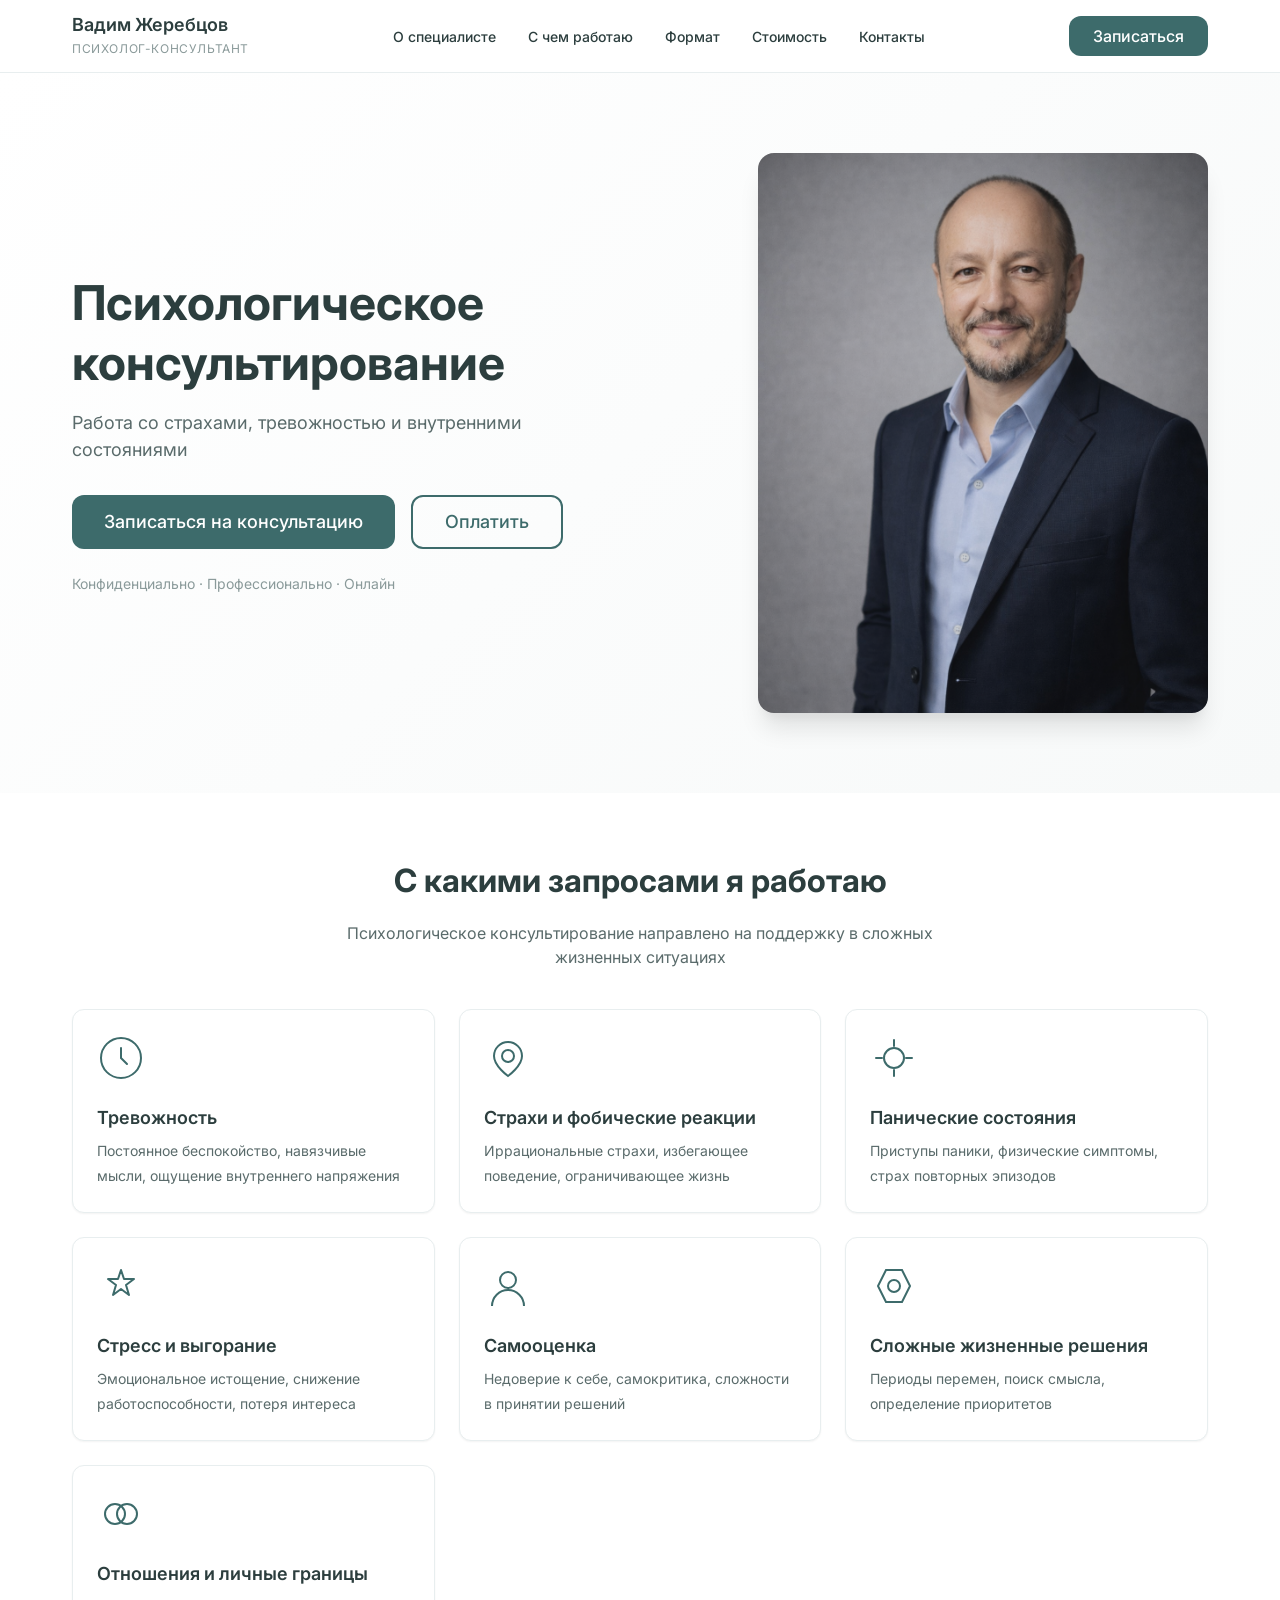
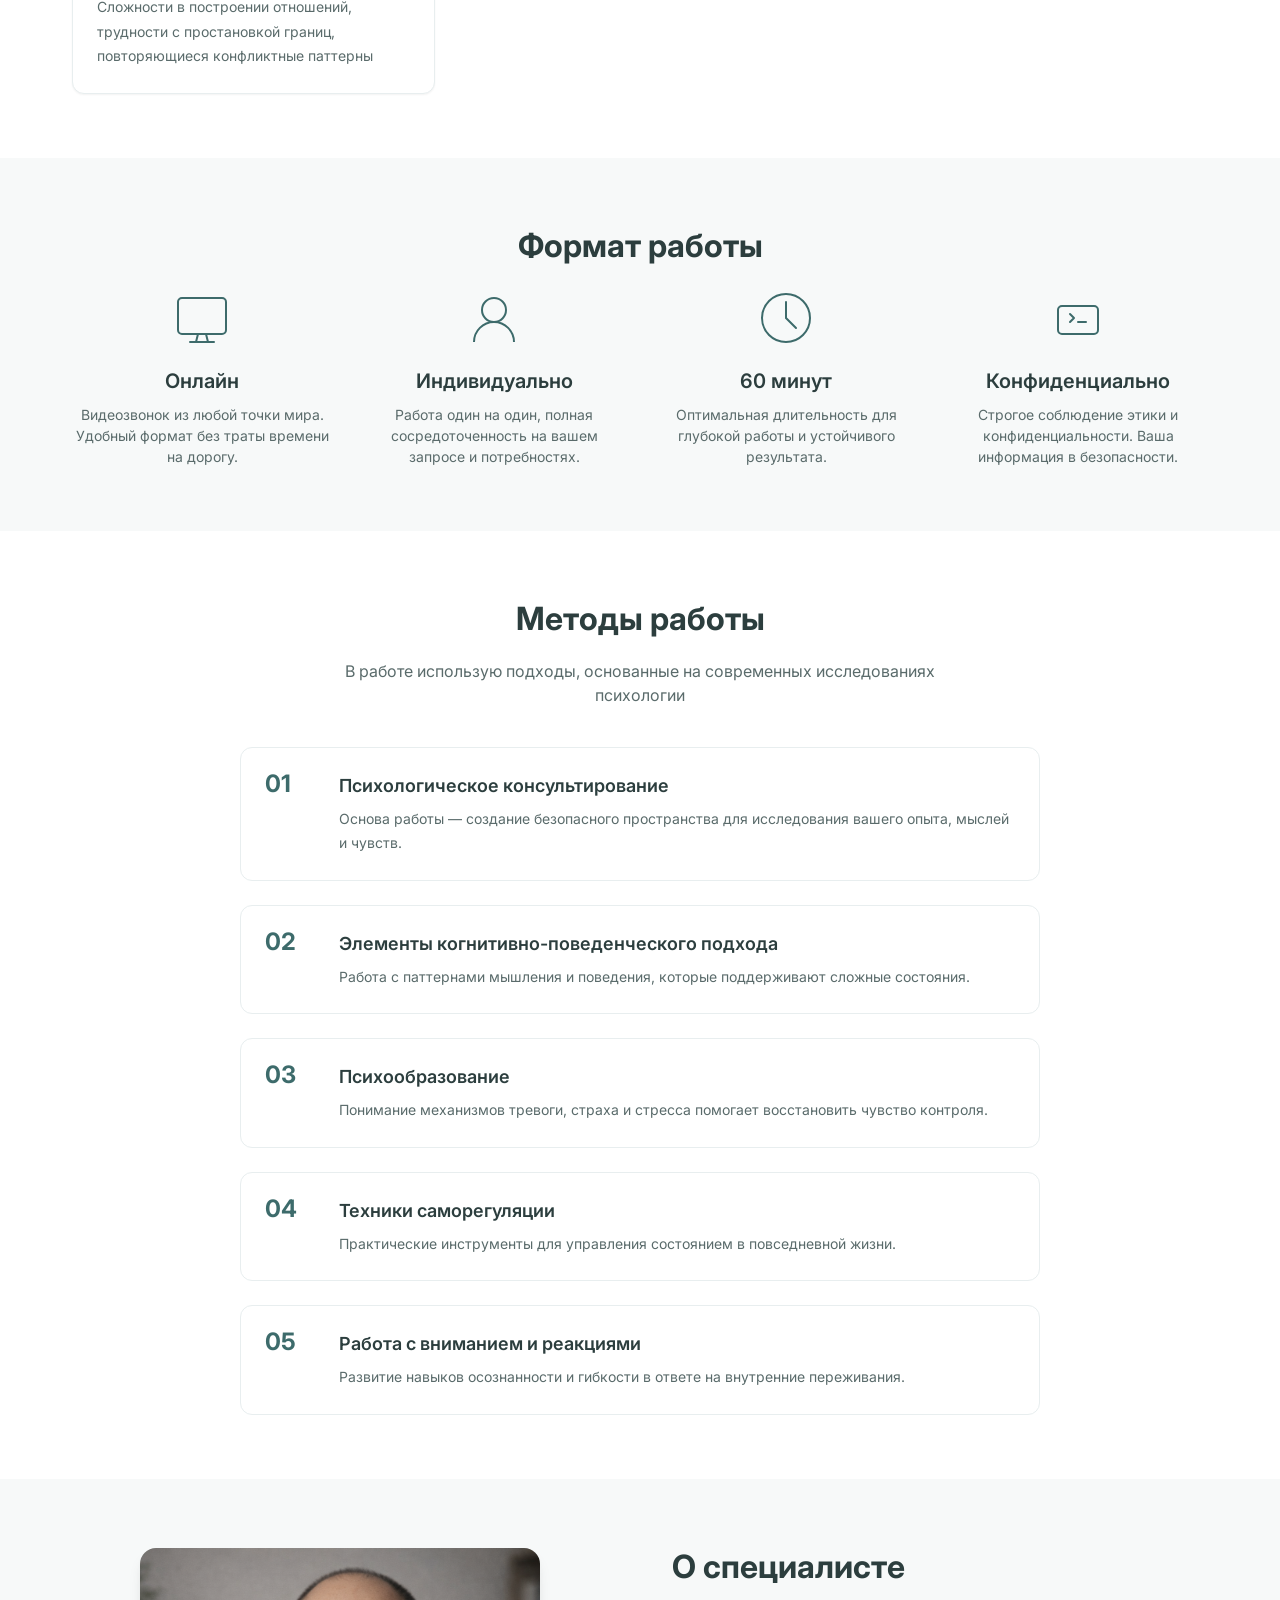
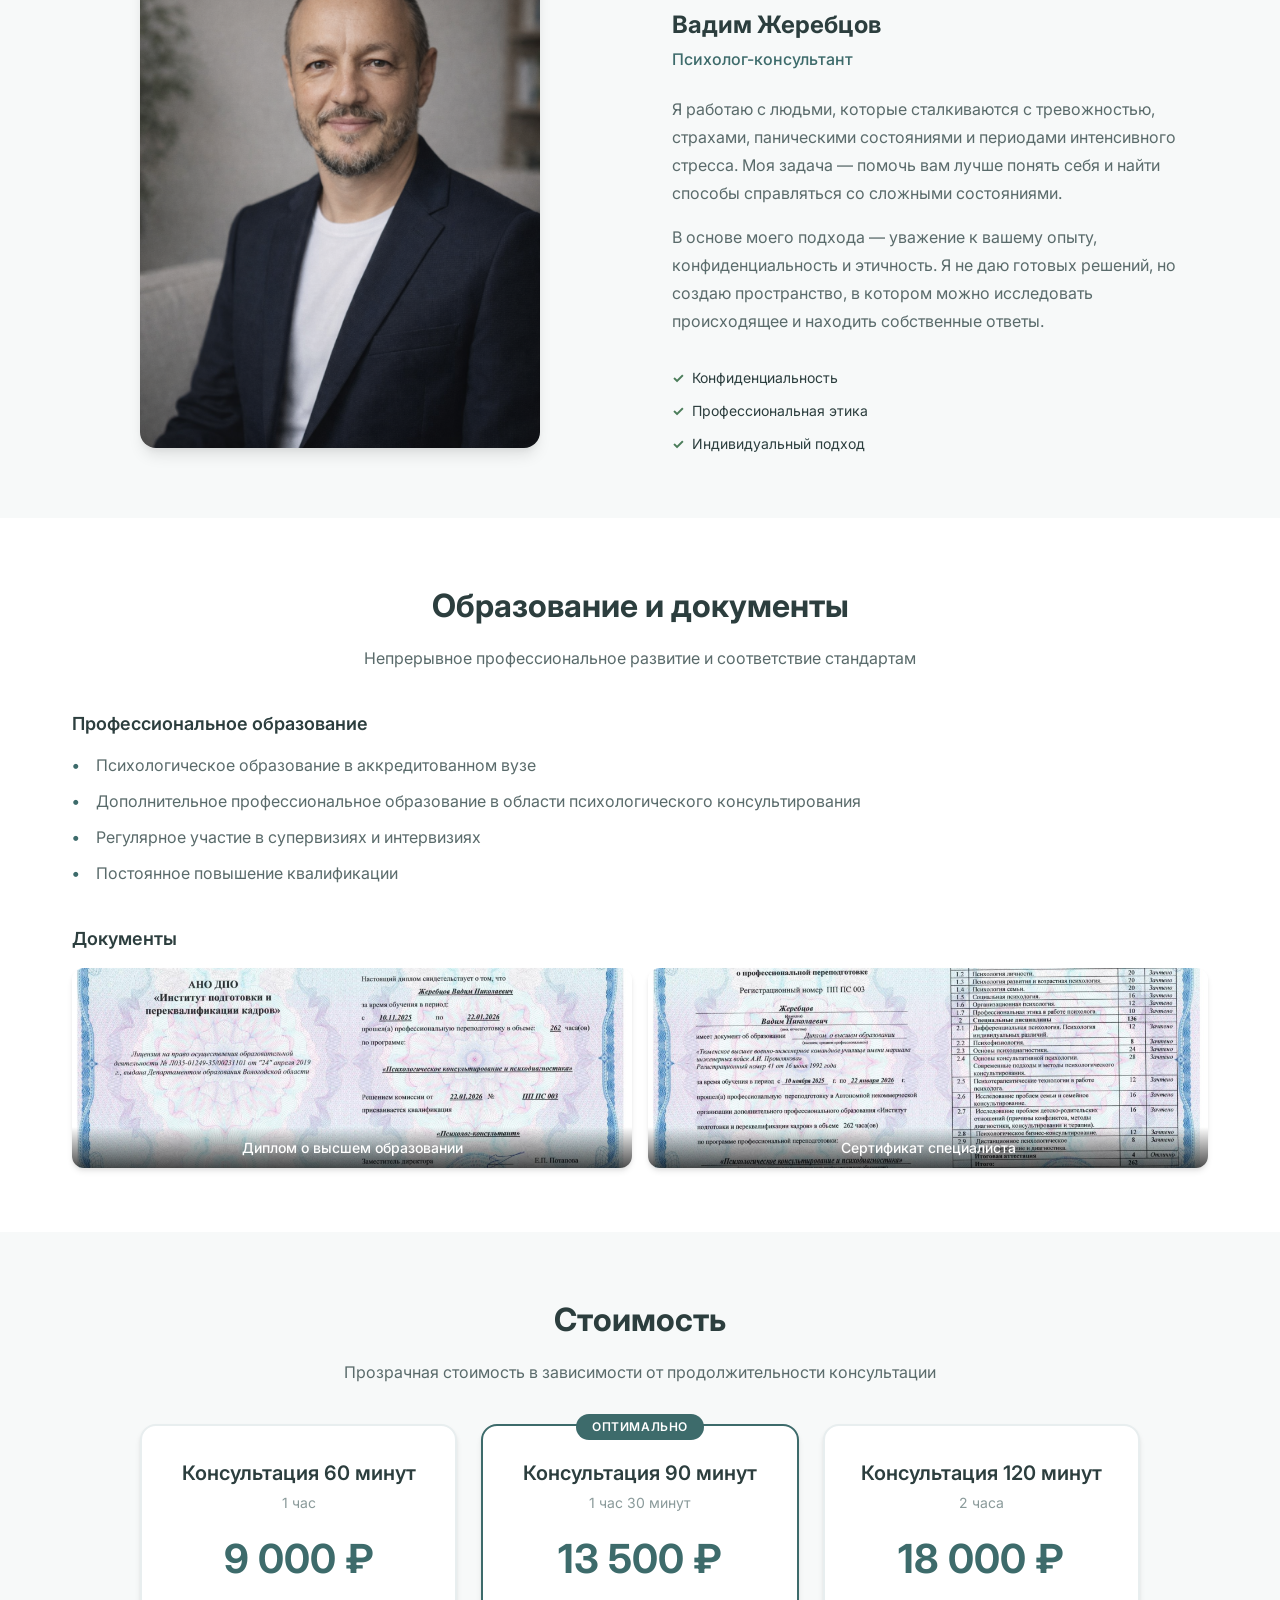
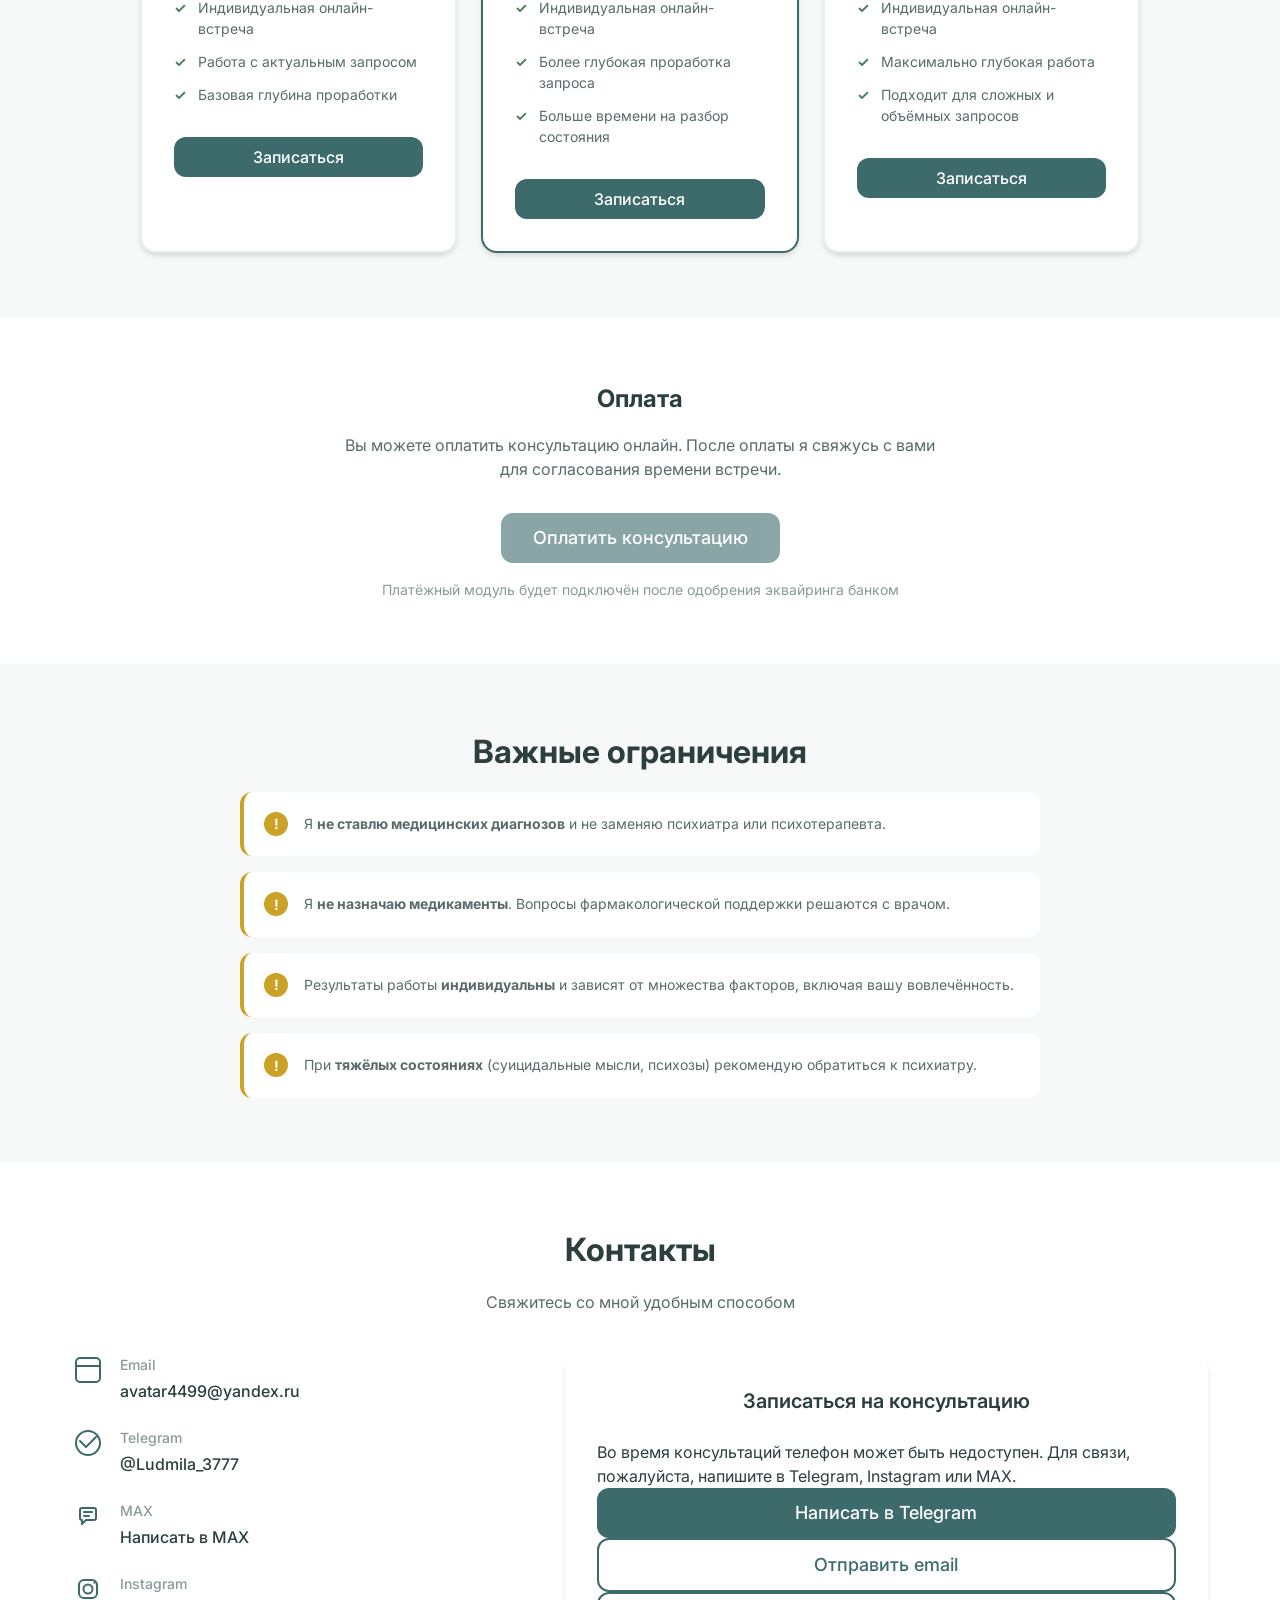
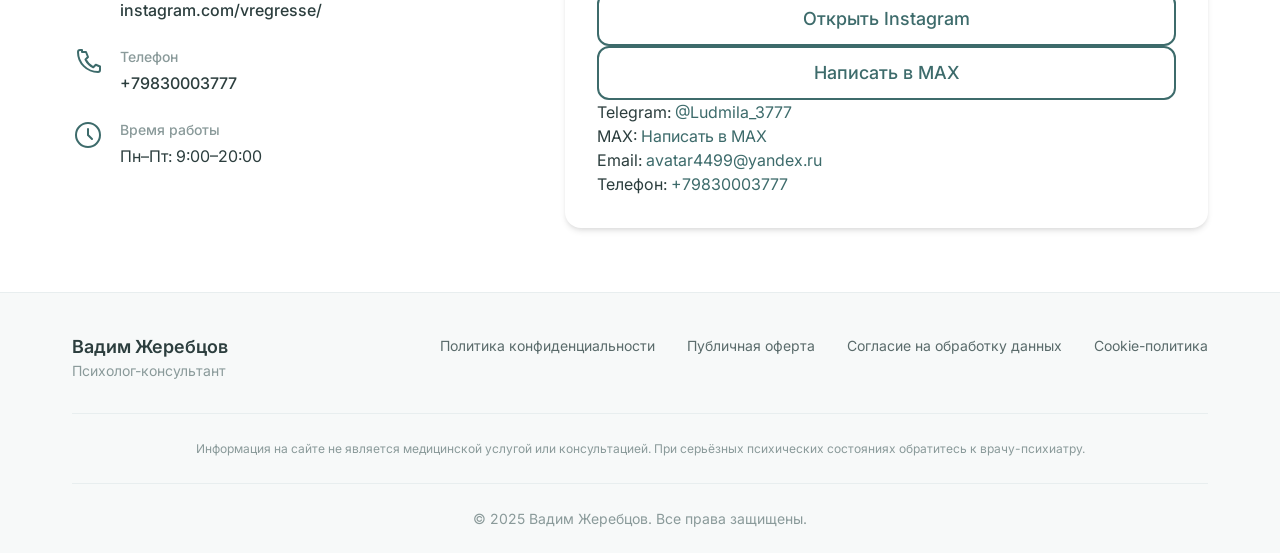
==== index.html @ e2e47dad "Refactor index.html to clean up whitespace and comments Removed unnecessary whitespace and commented" ====
<!DOCTYPE html>
<html lang="ru">
<head>
    <meta charset="UTF-8">
    <meta name="viewport" content="width=device-width, initial-scale=1.0">
    <meta name="description" content="Психологическое консультирование Вадим Жеребцов. Работа со страхами, тревожностью, паническими состояниями, стрессом и выгоранием. Индивидуальные онлайн-консультации.">
    <meta name="keywords" content="психолог, консультация, тревожность, страхи, панические атаки, психологическая помощь, онлайн консультация">
    <meta name="author" content="Вадим Жеребцов">
    <meta name="robots" content="index, follow">
    <!-- Open Graph -->
    <meta property="og:title" content="Психологическое консультирование — Вадим Жеребцов">
    <meta property="og:description" content="Индивидуальное психологическое консультирование. Работа со страхами, тревожностью и внутренними состояниями.">
    <meta property="og:type" content="website">
    <meta property="og:url" content="https://vadimzherebtsov.ru/">
    <meta property="og:image" content="https://vadimzherebtsov.ru/assets/vadim-photo-main.jpg">
    <meta property="og:locale" content="ru_RU">
    <!-- Twitter Card -->
    <meta name="twitter:card" content="summary_large_image">
    <meta name="twitter:title" content="Психологическое консультирование — Вадим Жеребцов">
    <meta name="twitter:description" content="Индивидуальное психологическое консультирование онлайн.">
    <meta name="twitter:image" content="https://vadimzherebtsov.ru/assets/vadim-photo-main.jpg">
    <title>Психологическое консультирование — Вадим Жеребцов</title>
    <!-- Favicon -->
    <link rel="icon" type="image/svg+xml" href="assets/favicon.svg">
    <link rel="apple-touch-icon" href="assets/favicon.svg">
    <!-- Google Fonts -->
    <link rel="preconnect" href="https://fonts.googleapis.com">
    <link rel="preconnect" href="https://fonts.gstatic.com" crossorigin>
    <link href="https://fonts.googleapis.com/css2?family=Inter:wght@300;400;500;600;700&display=swap" rel="stylesheet">
    <!-- Styles -->
    <link rel="stylesheet" href="css/styles.css">
    <!-- Schema.org markup -->
    <script type="application/ld+json">
        {
            "@context": "https://schema.org",
            "@type": "ProfessionalService",
            "name": "Психологическое консультирование — Вадим Жеребцов",
            "description": "Индивидуальное психологическое консультирование. Работа со страхами, тревожностью, паническими состояниями.",
            "url": "https://vadimzherebtsov.ru/",
            "telephone": "+79830003777",
            "address": {
                "@type": "PostalAddress",
                "addressCountry": "RU"
            },
            "priceRange": "9000-18000 RUB",
            "openingHoursSpecification": {
                "@type": "OpeningHoursSpecification",
                "dayOfWeek": ["Monday", "Tuesday", "Wednesday", "Thursday", "Friday"],
                "opens": "09:00",
                "closes": "20:00"
            }
        }
    </script>
</head>
<body>
    <!-- Skip to main content for accessibility -->
    <a href="#main-content" class="skip-link">Перейти к основному содержанию</a>

    <!-- Header -->
    <header class="header" role="banner">
        <div class="container header-container">
            <a href="index.html" class="logo" aria-label="На главную">
                <span class="logo-text">Вадим Жеребцов</span>
                <span class="logo-subtitle">психолог-консультант</span>
            </a>
            <nav class="nav" role="navigation" aria-label="Основная навигация">
                <button class="nav-toggle" aria-expanded="false" aria-controls="nav-menu" aria-label="Открыть меню">
                    <span class="nav-toggle-line"></span>
                    <span class="nav-toggle-line"></span>
                    <span class="nav-toggle-line"></span>
                </button>
                <ul class="nav-menu" id="nav-menu" role="menubar">
                    <li role="none"><a href="#about" class="nav-link" role="menuitem">О специалисте</a></li>
                    <li role="none"><a href="#services" class="nav-link" role="menuitem">С чем работаю</a></li>
                    <li role="none"><a href="#format" class="nav-link" role="menuitem">Формат</a></li>
                    <li role="none"><a href="#pricing" class="nav-link" role="menuitem">Стоимость</a></li>
                    <li role="none"><a href="#contact" class="nav-link" role="menuitem">Контакты</a></li>
                </ul>
            </nav>
            <a href="#contact" class="btn btn-primary header-cta">Записаться</a>
        </div>
    </header>

    <main id="main-content">
        <!-- Hero Section -->
        <section class="hero" aria-labelledby="hero-title">
            <div class="container hero-container">
                <div class="hero-content">
                    <h1 id="hero-title" class="hero-title">
                        Психологическое<br>консультирование
                    </h1>
                    <p class="hero-subtitle">
                        Работа со страхами, тревожностью и внутренними состояниями
                    </p>
                    <div class="hero-buttons">
                        <a href="#contact" class="btn btn-primary btn-large">Записаться на консультацию</a>
                        <a href="#pay" class="btn btn-secondary btn-large">Оплатить</a>
                    </div>
                    <p class="hero-note">
                        Конфиденциально · Профессионально · Онлайн
                    </p>
                </div>
                <div class="hero-image">
                    <img src="assets/vadim-photo-main.jpg" alt="Вадим Жеребцов — психолог-консультант" width="500" height="600" loading="eager">
                </div>
            </div>
        </section>

        <!-- Services Section -->
        <section id="services" class="services section" aria-labelledby="services-title">
            <div class="container">
                <h2 id="services-title" class="section-title">С какими запросами я работаю</h2>
                <p class="section-subtitle">
                    Психологическое консультирование направлено на поддержку в сложных жизненных ситуациях
                </p>
                <div class="services-grid">
                    <article class="service-card">
                        <div class="service-icon" aria-hidden="true">
                            <svg width="48" height="48" viewBox="0 0 48 48" fill="none" xmlns="http://www.w3.org/2000/svg">
                                <circle cx="24" cy="24" r="20" stroke="currentColor" stroke-width="2"/>
                                <path d="M24 14V24L30 30" stroke="currentColor" stroke-width="2" stroke-linecap="round"/>
                            </svg>
                        </div>
                        <h3 class="service-title">Тревожность</h3>
                        <p class="service-description">
                            Постоянное беспокойство, навязчивые мысли, ощущение внутреннего напряжения
                        </p>
                    </article>
                    <article class="service-card">
                        <div class="service-icon" aria-hidden="true">
                            <svg width="48" height="48" viewBox="0 0 48 48" fill="none" xmlns="http://www.w3.org/2000/svg">
                                <path d="M24 8C16.268 8 10 14.268 10 22C10 32 24 42 24 42C24 42 38 32 38 22C38 14.268 31.732 8 24 8Z" stroke="currentColor" stroke-width="2"/>
                                <circle cx="24" cy="22" r="6" stroke="currentColor" stroke-width="2"/>
                            </svg>
                        </div>
                        <h3 class="service-title">Страхи и фобические реакции</h3>
                        <p class="service-description">
                            Иррациональные страхи, избегающее поведение, ограничивающее жизнь
                        </p>
                    </article>
                    <article class="service-card">
                        <div class="service-icon" aria-hidden="true">
                            <svg width="48" height="48" viewBox="0 0 48 48" fill="none" xmlns="http://www.w3.org/2000/svg">
                                <path d="M24 6V12M24 36V42M6 24H12M36 24H42" stroke="currentColor" stroke-width="2" stroke-linecap="round"/>
                                <circle cx="24" cy="24" r="10" stroke="currentColor" stroke-width="2"/>
                            </svg>
                        </div>
                        <h3 class="service-title">Панические состояния</h3>
                        <p class="service-description">
                            Приступы паники, физические симптомы, страх повторных эпизодов
                        </p>
                    </article>
                    <article class="service-card">
                        <div class="service-icon" aria-hidden="true">
                            <svg width="48" height="48" viewBox="0 0 48 48" fill="none" xmlns="http://www.w3.org/2000/svg">
                                <path d="M24 8L27 17H37L29 23L32 33L24 27L16 33L19 23L11 17H21L24 8Z" stroke="currentColor" stroke-width="2" stroke-linejoin="round"/>
                            </svg>
                        </div>
                        <h3 class="service-title">Стресс и выгорание</h3>
                        <p class="service-description">
                            Эмоциональное истощение, снижение работоспособности, потеря интереса
                        </p>
                    </article>
                    <article class="service-card">
                        <div class="service-icon" aria-hidden="true">
                            <svg width="48" height="48" viewBox="0 0 48 48" fill="none" xmlns="http://www.w3.org/2000/svg">
                                <circle cx="24" cy="18" r="8" stroke="currentColor" stroke-width="2"/>
                                <path d="M8 44C8 35.163 15.163 28 24 28C32.837 28 40 35.163 40 44" stroke="currentColor" stroke-width="2"/>
                            </svg>
                        </div>
                        <h3 class="service-title">Самооценка</h3>
                        <p class="service-description">
                            Недоверие к себе, самокритика, сложности в принятии решений
                        </p>
                    </article>
                    <article class="service-card">
                        <div class="service-icon" aria-hidden="true">
                            <svg width="48" height="48" viewBox="0 0 48 48" fill="none" xmlns="http://www.w3.org/2000/svg">
                                <path d="M16 40L8 24L16 8H32L40 24L32 40H16Z" stroke="currentColor" stroke-width="2"/>
                                <circle cx="24" cy="24" r="6" stroke="currentColor" stroke-width="2"/>
                            </svg>
                        </div>
                        <h3 class="service-title">Сложные жизненные решения</h3>
                        <p class="service-description">
                            Периоды перемен, поиск смысла, определение приоритетов
                        </p>
                    </article>
                    <article class="service-card service-card-wide">
                        <div class="service-icon" aria-hidden="true">
                            <svg width="48" height="48" viewBox="0 0 48 48" fill="none" xmlns="http://www.w3.org/2000/svg">
                                <circle cx="18" cy="24" r="10" stroke="currentColor" stroke-width="2"/>
                                <circle cx="30" cy="24" r="10" stroke="currentColor" stroke-width="2"/>
                            </svg>
                        </div>
                        <h3 class="service-title">Отношения и личные границы</h3>
                        <p class="service-description">
                            Сложности в построении отношений, трудности с простановкой границ, повторяющиеся конфликтные паттерны
                        </p>
                    </article>
                </div>
            </div>
        </section>

        <!-- Format Section -->
        <section id="format" class="format section section-alt" aria-labelledby="format-title">
            <div class="container">
                <h2 id="format-title" class="section-title">Формат работы</h2>
                <div class="format-grid">
                    <div class="format-item">
                        <div class="format-icon" aria-hidden="true">
                            <svg width="64" height="64" viewBox="0 0 64 64" fill="none" xmlns="http://www.w3.org/2000/svg">
                                <rect x="8" y="12" width="48" height="36" rx="4" stroke="currentColor" stroke-width="2"/>
                                <path d="M20 56H44" stroke="currentColor" stroke-width="2" stroke-linecap="round"/>
                                <path d="M28 48L26 56H38L36 48" stroke="currentColor" stroke-width="2"/>
                            </svg>
                        </div>
                        <h3 class="format-title">Онлайн</h3>
                        <p class="format-description">
                            Видеозвонок из любой точки мира. Удобный формат без траты времени на дорогу.
                        </p>
                    </div>
                    <div class="format-item">
                        <div class="format-icon" aria-hidden="true">
                            <svg width="64" height="64" viewBox="0 0 64 64" fill="none" xmlns="http://www.w3.org/2000/svg">
                                <circle cx="32" cy="24" r="12" stroke="currentColor" stroke-width="2"/>
                                <path d="M12 56C12 44.954 20.954 36 32 36C43.046 36 52 44.954 52 56" stroke="currentColor" stroke-width="2"/>
                            </svg>
                        </div>
                        <h3 class="format-title">Индивидуально</h3>
                        <p class="format-description">
                            Работа один на один, полная сосредоточенность на вашем запросе и потребностях.
                        </p>
                    </div>
                    <div class="format-item">
                        <div class="format-icon" aria-hidden="true">
                            <svg width="64" height="64" viewBox="0 0 64 64" fill="none" xmlns="http://www.w3.org/2000/svg">
                                <circle cx="32" cy="32" r="24" stroke="currentColor" stroke-width="2"/>
                                <path d="M32 16V32L42 42" stroke="currentColor" stroke-width="2" stroke-linecap="round"/>
                            </svg>
                        </div>
                        <h3 class="format-title">60 минут</h3>
                        <p class="format-description">
                            Оптимальная длительность для глубокой работы и устойчивого результата.
                        </p>
                    </div>
                    <div class="format-item">
                        <div class="format-icon" aria-hidden="true">
                            <svg width="64" height="64" viewBox="0 0 64 64" fill="none" xmlns="http://www.w3.org/2000/svg">
                                <rect x="12" y="20" width="40" height="28" rx="4" stroke="currentColor" stroke-width="2"/>
                                <path d="M24 28L28 32L24 36" stroke="currentColor" stroke-width="2" stroke-linecap="round" stroke-linejoin="round"/>
                                <path d="M32 36H40" stroke="currentColor" stroke-width="2" stroke-linecap="round"/>
                            </svg>
                        </div>
                        <h3 class="format-title">Конфиденциально</h3>
                        <p class="format-description">
                            Строгое соблюдение этики и конфиденциальности. Ваша информация в безопасности.
                        </p>
                    </div>
                </div>
            </div>
        </section>

        <!-- Methods Section -->
        <section class="methods section" aria-labelledby="methods-title">
            <div class="container">
                <h2 id="methods-title" class="section-title">Методы работы</h2>
                <p class="section-subtitle">
                    В работе использую подходы, основанные на современных исследованиях психологии
                </p>
                <div class="methods-list">
                    <article class="method-item">
                        <div class="method-number" aria-hidden="true">01</div>
                        <div class="method-content">
                            <h3 class="method-title">Психологическое консультирование</h3>
                            <p class="method-description">
                                Основа работы — создание безопасного пространства для исследования вашего опыта, мыслей и чувств.
                            </p>
                        </div>
                    </article>
                    <article class="method-item">
                        <div class="method-number" aria-hidden="true">02</div>
                        <div class="method-content">
                            <h3 class="method-title">Элементы когнитивно-поведенческого подхода</h3>
                            <p class="method-description">
                                Работа с паттернами мышления и поведения, которые поддерживают сложные состояния.
                            </p>
                        </div>
                    </article>
                    <article class="method-item">
                        <div class="method-number" aria-hidden="true">03</div>
                        <div class="method-content">
                            <h3 class="method-title">Психообразование</h3>
                            <p class="method-description">
                                Понимание механизмов тревоги, страха и стресса помогает восстановить чувство контроля.
                            </p>
                        </div>
                    </article>
                    <article class="method-item">
                        <div class="method-number" aria-hidden="true">04</div>
                        <div class="method-content">
                            <h3 class="method-title">Техники саморегуляции</h3>
                            <p class="method-description">
                                Практические инструменты для управления состоянием в повседневной жизни.
                            </p>
                        </div>
                    </article>
                    <article class="method-item">
                        <div class="method-number" aria-hidden="true">05</div>
                        <div class="method-content">
                            <h3 class="method-title">Работа с вниманием и реакциями</h3>
                            <p class="method-description">
                                Развитие навыков осознанности и гибкости в ответе на внутренние переживания.
                            </p>
                        </div>
                    </article>
                </div>
            </div>
        </section>

        <!-- About Section -->
        <section id="about" class="about section section-alt" aria-labelledby="about-title">
            <div class="container">
                <div class="about-grid">
                    <div class="about-image">
                        <img src="assets/vadim-photo-soft.jpg" alt="Вадим Жеребцов в рабочем кабинете" width="500" height="600" loading="lazy">
                    </div>
                    <div class="about-content">
                        <h2 id="about-title" class="section-title about-title">О специалисте</h2>
                        <p class="about-name">Вадим Жеребцов</p>
                        <p class="about-role">Психолог-консультант</p>
                        <div class="about-text">
                            <p>
                                Я работаю с людьми, которые сталкиваются с тревожностью, страхами, паническими состояниями и периодами интенсивного стресса. Моя задача — помочь вам лучше понять себя и найти способы справляться со сложными состояниями.
                            </p>
                            <p>
                                В основе моего подхода — уважение к вашему опыту, конфиденциальность и этичность. Я не даю готовых решений, но создаю пространство, в котором можно исследовать происходящее и находить собственные ответы.
                            </p>
                        </div>
                        <div class="about-values">
                            <div class="value-item">
                                <span class="value-icon" aria-hidden="true">✓</span>
                                <span>Конфиденциальность</span>
                            </div>
                            <div class="value-item">
                                <span class="value-icon" aria-hidden="true">✓</span>
                                <span>Профессиональная этика</span>
                            </div>
                            <div class="value-item">
                                <span class="value-icon" aria-hidden="true">✓</span>
                                <span>Индивидуальный подход</span>
                            </div>
                        </div>
                    </div>
                </div>
            </div>
        </section>

        <!-- Education Section -->
        <section class="education section" aria-labelledby="education-title">
            <div class="container">
                <h2 id="education-title" class="section-title">Образование и документы</h2>
                <p class="section-subtitle">
                    Непрерывное профессиональное развитие и соответствие стандартам
                </p>
                <div class="education-content">
                    <div class="education-info">
                        <h3 class="education-subtitle">Профессиональное образование</h3>
                        <ul class="education-list">
                            <li>Психологическое образование в аккредитованном вузе</li>
                            <li>Дополнительное профессиональное образование в области психологического консультирования</li>
                            <li>Регулярное участие в супервизиях и интервизиях</li>
                            <li>Постоянное повышение квалификации</li>
                        </ul>
                    </div>
                    <div class="diplomas">
                        <h3 class="diplomas-title">Документы</h3>
                        <div class="diplomas-grid">
                            <button class="diploma-card" data-diploma="assets/diploma-1.jpg" aria-label="Открыть диплом о высшем образовании">
                                <img src="assets/diploma-1.jpg" alt="Диплом о высшем психологическом образовании" width="300" height="200" loading="lazy">
                                <span class="diploma-label">Диплом о высшем образовании</span>
                            </button>
                            <button class="diploma-card" data-diploma="assets/diploma-2.jpg" aria-label="Открыть сертификат о повышении квалификации">
                                <img src="assets/diploma-2.jpg" alt="Сертификат о повышении квалификации" width="300" height="200" loading="lazy">
                                <span class="diploma-label">Сертификат специалиста</span>
                            </button>
                        </div>
                    </div>
                </div>
            </div>
        </section>

        <!-- Pricing Section -->
        <section id="pricing" class="pricing section section-alt" aria-labelledby="pricing-title">
            <div class="container">
                <h2 id="pricing-title" class="section-title">Стоимость</h2>
                <p class="section-subtitle">
                    Прозрачная стоимость в зависимости от продолжительности консультации
                </p>
                <div class="pricing-grid">
                    <article class="pricing-card">
                        <h3 class="pricing-name">Консультация 60 минут</h3>
                        <p class="pricing-duration">1 час</p>
                        <p class="pricing-price">9 000 ₽</p>
                        <ul class="pricing-features">
                            <li>Индивидуальная онлайн-встреча</li>
                            <li>Работа с актуальным запросом</li>
                            <li>Базовая глубина проработки</li>
                        </ul>
                        <a href="#contact" class="btn btn-primary pricing-btn">Записаться</a>
                    </article>
                    <article class="pricing-card pricing-card-featured">
                        <span class="pricing-badge">Оптимально</span>
                        <h3 class="pricing-name">Консультация 90 минут</h3>
                        <p class="pricing-duration">1 час 30 минут</p>
                        <p class="pricing-price">13 500 ₽</p>
                        <ul class="pricing-features">
                            <li>Индивидуальная онлайн-встреча</li>
                            <li>Более глубокая проработка запроса</li>
                            <li>Больше времени на разбор состояния</li>
                        </ul>
                        <a href="#contact" class="btn btn-primary pricing-btn">Записаться</a>
                    </article>
                    <article class="pricing-card">
                        <h3 class="pricing-name">Консультация 120 минут</h3>
                        <p class="pricing-duration">2 часа</p>
                        <p class="pricing-price">18 000 ₽</p>
                        <ul class="pricing-features">
                            <li>Индивидуальная онлайн-встреча</li>
                            <li>Максимально глубокая работа</li>
                            <li>Подходит для сложных и объёмных запросов</li>
                        </ul>
                        <a href="#contact" class="btn btn-primary pricing-btn">Записаться</a>
                    </article>
                </div>
            </div>
        </section>

        <!-- Payment Section -->
        <section id="pay" class="payment section" aria-labelledby="payment-title">
            <div class="container">
                <div class="payment-content">
                    <h2 id="payment-title" class="payment-title">Оплата</h2>
                    <p class="payment-text">
                        Вы можете оплатить консультацию онлайн. После оплаты я свяжусь с вами для согласования времени встречи.
                    </p>
                    <button class="btn btn-primary btn-large payment-btn" disabled>
                        Оплатить консультацию
                    </button>
                    <p class="payment-note">
                        Платёжный модуль будет подключён после одобрения эквайринга банком
                    </p>
                </div>
            </div>
        </section>

        <!-- Limitations Section -->
        <section class="limitations section section-alt" aria-labelledby="limitations-title">
            <div class="container">
                <h2 id="limitations-title" class="section-title">Важные ограничения</h2>
                <div class="limitations-content">
                    <div class="limitation-item">
                        <span class="limitation-icon" aria-hidden="true">!</span>
                        <p>Я <strong>не ставлю медицинских диагнозов</strong> и не заменяю психиатра или психотерапевта.</p>
                    </div>
                    <div class="limitation-item">
                        <span class="limitation-icon" aria-hidden="true">!</span>
                        <p>Я <strong>не назначаю медикаменты</strong>. Вопросы фармакологической поддержки решаются с врачом.</p>
                    </div>
                    <div class="limitation-item">
                        <span class="limitation-icon" aria-hidden="true">!</span>
                        <p>Результаты работы <strong>индивидуальны</strong> и зависят от множества факторов, включая вашу вовлечённость.</p>
                    </div>
                    <div class="limitation-item">
                        <span class="limitation-icon" aria-hidden="true">!</span>
                        <p>При <strong>тяжёлых состояниях</strong> (суицидальные мысли, психозы) рекомендую обратиться к психиатру.</p>
                    </div>
                </div>
            </div>
        </section>

        <!-- Contact Section -->
        <section id="contact" class="contact section" aria-labelledby="contact-title">
            <div class="container">
                <h2 id="contact-title" class="section-title">Контакты</h2>
                <p class="section-subtitle">
                    Свяжитесь со мной удобным способом
                </p>
                <div class="contact-grid">
                    <div class="contact-info">
                        <div class="contact-item">
                            <div class="contact-icon" aria-hidden="true">
                                <svg width="32" height="32" viewBox="0 0 32 32" fill="none" xmlns="http://www.w3.org/2000/svg">
                                    <path d="M28 12V24C28 26.209 26.209 28 24 28H8C5.791 28 4 26.209 4 24V12" stroke="currentColor" stroke-width="2"/>
                                    <path d="M28 8C28 5.791 26.209 4 24 4H8C5.791 4 4 5.791 4 8V12H28V8Z" stroke="currentColor" stroke-width="2"/>
                                </svg>
                            </div>
                            <div class="contact-details">
                                <h3 class="contact-label">Email</h3>
                                <a href="mailto:avatar4499@yandex.ru" class="contact-link">avatar4499@yandex.ru</a>
                            </div>
                        </div>
                        <div class="contact-item">
                            <div class="contact-icon" aria-hidden="true">
                                <svg width="32" height="32" viewBox="0 0 32 32" fill="none" xmlns="http://www.w3.org/2000/svg">
                                    <path d="M24 10L14 20L8 14" stroke="currentColor" stroke-width="2" stroke-linecap="round" stroke-linejoin="round"/>
                                    <circle cx="16" cy="16" r="12" stroke="currentColor" stroke-width="2"/>
                                </svg>
                            </div>
                            <div class="contact-details">
                                <h3 class="contact-label">Telegram</h3>
                                <a href="https://t.me/Ludmila_3777" class="contact-link" target="_blank" rel="noopener noreferrer">@Ludmila_3777</a>
                            </div>
                        </div>
                        <div class="contact-item">
                            <div class="contact-icon" aria-hidden="true">
                                <svg width="32" height="32" viewBox="0 0 32 32" fill="none" xmlns="http://www.w3.org/2000/svg">
                                    <path d="M8 10C8 8.895 8.895 8 10 8H22C23.105 8 24 8.895 24 10V18C24 19.105 23.105 20 22 20H14L10 24V20C8.895 20 8 19.105 8 18V10Z" stroke="currentColor" stroke-width="2" stroke-linejoin="round"/>
                                    <path d="M12 12H20" stroke="currentColor" stroke-width="2" stroke-linecap="round"/>
                                    <path d="M12 16H17" stroke="currentColor" stroke-width="2" stroke-linecap="round"/>
                                </svg>
                            </div>
                            <div class="contact-details">
                                <h3 class="contact-label">MAX</h3>
                                <a href="https://max.ru/u/f9LHodD0cOIIoQlZONSfzugxdmUA5NDmPHk0vUBV46VGsNcCJx2nU3Y0USg" class="contact-link" target="_blank" rel="noopener noreferrer">Написать в MAX</a>
                            </div>
                        </div>
                        <div class="contact-item">
                            <div class="contact-icon" aria-hidden="true">
                                <svg width="32" height="32" viewBox="0 0 32 32" fill="none" xmlns="http://www.w3.org/2000/svg">
                                    <rect x="7" y="7" width="18" height="18" rx="5" stroke="currentColor" stroke-width="2"/>
                                    <circle cx="16" cy="16" r="4.5" stroke="currentColor" stroke-width="2"/>
                                    <circle cx="22.5" cy="9.5" r="1.2" fill="currentColor"/>
                                </svg>
                            </div>
                            <div class="contact-details">
                                <h3 class="contact-label">Instagram</h3>
                                <a href="https://instagram.com/vregresse/" class="contact-link" target="_blank" rel="noopener noreferrer">instagram.com/vregresse/</a>
                            </div>
                        </div>
                        <div class="contact-item">
                            <div class="contact-icon" aria-hidden="true">
                                <svg width="32" height="32" viewBox="0 0 32 32" fill="none" xmlns="http://www.w3.org/2000/svg">
                                    <path d="M10 6H14L16 11L13.5 13.5C15.2 16.9 17.9 19.6 21.3 21.3L23.8 18.8L28 20.5V24C28 25.1 27.1 26 26 26C14.954 26 6 17.046 6 6C6 4.9 6.9 4 8 4H10V6Z" stroke="currentColor" stroke-width="2" stroke-linejoin="round"/>
                                </svg>
                            </div>
                            <div class="contact-details">
                                <h3 class="contact-label">Телефон</h3>
                                <a href="tel:+79830003777" class="contact-link">+79830003777</a>
                            </div>
                        </div>
                        <div class="contact-item">
                            <div class="contact-icon" aria-hidden="true">
                                <svg width="32" height="32" viewBox="0 0 32 32" fill="none" xmlns="http://www.w3.org/2000/svg">
                                    <circle cx="16" cy="16" r="12" stroke="currentColor" stroke-width="2"/>
                                    <path d="M16 10V16L20 20" stroke="currentColor" stroke-width="2" stroke-linecap="round"/>
                                </svg>
                            </div>
                            <div class="contact-details">
                                <h3 class="contact-label">Время работы</h3>
                                <p class="contact-text">Пн–Пт: 9:00–20:00</p>
                            </div>
                        </div>
                    </div>
                    <div class="contact-form-wrapper">
                        <h3 class="form-title">Записаться на консультацию</h3>
                        <div class="form-group">
                            <p class="contact-text">
                                Во время консультаций телефон может быть недоступен. Для связи, пожалуйста, напишите в Telegram, Instagram или MAX.
                            </p>
                        </div>
                        <div class="form-group">
                            <a href="https://t.me/Ludmila_3777" class="btn btn-primary btn-large" target="_blank" rel="noopener noreferrer">
                                Написать в Telegram
                            </a>
                        </div>
                        <div class="form-group">
                            <a href="mailto:avatar4499@yandex.ru" class="btn btn-secondary btn-large">
                                Отправить email
                            </a>
                        </div>
                        <div class="form-group">
                            <a href="https://instagram.com/vregresse/" class="btn btn-secondary btn-large" target="_blank" rel="noopener noreferrer">
                                Открыть Instagram
                            </a>
                        </div>
                        <div class="form-group">
                            <a href="https://max.ru/u/f9LHodD0cOIIoQlZONSfzugxdmUA5NDmPHk0vUBV46VGsNcCJx2nU3Y0USg" class="btn btn-secondary btn-large" target="_blank" rel="noopener noreferrer">
                                Написать в MAX
                            </a>
                        </div>
                        <div class="form-group">
                            <p class="contact-text">
                                Telegram: <a href="https://t.me/Ludmila_3777" target="_blank" rel="noopener noreferrer">@Ludmila_3777</a><br>
                                MAX: <a href="https://max.ru/u/f9LHodD0cOIIoQlZONSfzugxdmUA5NDmPHk0vUBV46VGsNcCJx2nU3Y0USg" target="_blank" rel="noopener noreferrer">Написать в MAX</a><br>
                                Email: <a href="mailto:avatar4499@yandex.ru">avatar4499@yandex.ru</a><br>
                                Телефон: <a href="tel:+79830003777">+79830003777</a>
                            </p>
                        </div>
                    </div>
                </div>
            </div>
        </section>
    </main>

    <!-- Footer -->
    <footer class="footer" role="contentinfo">
        <div class="container">
            <div class="footer-grid">
                <div class="footer-info">
                    <p class="footer-name">Вадим Жеребцов</p>
                    <p class="footer-role">Психолог-консультант</p>
                </div>
                <nav class="footer-nav" aria-label="Юридические ссылки">
                    <ul class="footer-links">
                        <li><a href="privacy.html">Политика конфиденциальности</a></li>
                        <li><a href="terms.html">Публичная оферта</a></li>
                        <li><a href="consent.html">Согласие на обработку данных</a></li>
                        <li><a href="cookies.html">Cookie-политика</a></li>
                    </ul>
                </nav>
            </div>
            <div class="footer-disclaimer">
                <p>
                    Информация на сайте не является медицинской услугой или консультацией. При серьёзных психических состояниях обратитесь к врачу-психиатру.
                </p>
            </div>
            <div class="footer-bottom">
                <p>© 2025 Вадим Жеребцов. Все права защищены.</p>
            </div>
        </div>
    </footer>

    <!-- Lightbox Modal for Diplomas -->
    <div class="lightbox" id="lightbox" role="dialog" aria-modal="true" aria-label="Просмотр документа" hidden>
        <button class="lightbox-close" aria-label="Закрыть">&times;</button>
        <button class="lightbox-nav lightbox-prev" aria-label="Предыдущее изображение">&#8249;</button>
        <img class="lightbox-image" src="" alt="">
        <button class="lightbox-nav lightbox-next" aria-label="Следующее изображение">&#8250;</button>
    </div>

    <!-- Scripts -->
    <script src="js/main.js"></script>
</body>
</html>
---- css/styles.css ----
/* ========================================
   VADIM PSYCHOLOGY - MAIN STYLES
   Professional, bank-friendly, VTB-ready
   ======================================== */

/* CSS Variables */
:root {
    /* Colors - Calm, professional palette */
    --color-primary: #3D6B6B;
    --color-primary-dark: #2A4A4A;
    --color-primary-light: #5A8A8A;
    --color-accent: #4A7C7C;
    
    --color-bg: #FFFFFF;
    --color-bg-alt: #F7F9F9;
    --color-bg-dark: #E8EEEF;
    
    --color-text: #2C3E3E;
    --color-text-light: #5A6B6B;
    --color-text-muted: #8A9A9A;
    
    --color-border: #D5E0E0;
    --color-border-light: #E8EEEF;
    
    --color-success: #4A7C59;
    --color-warning: #C9A227;
    --color-error: #B85450;
    
    /* Typography */
    --font-family: 'Inter', -apple-system, BlinkMacSystemFont, 'Segoe UI', Roboto, sans-serif;
    --font-size-xs: 0.75rem;
    --font-size-sm: 0.875rem;
    --font-size-base: 1rem;
    --font-size-lg: 1.125rem;
    --font-size-xl: 1.25rem;
    --font-size-2xl: 1.5rem;
    --font-size-3xl: 2rem;
    --font-size-4xl: 2.5rem;
    --font-size-5xl: 3rem;
    
    --font-weight-light: 300;
    --font-weight-normal: 400;
    --font-weight-medium: 500;
    --font-weight-semibold: 600;
    --font-weight-bold: 700;
    
    --line-height-tight: 1.25;
    --line-height-normal: 1.5;
    --line-height-relaxed: 1.75;
    
    /* Spacing */
    --space-1: 0.25rem;
    --space-2: 0.5rem;
    --space-3: 0.75rem;
    --space-4: 1rem;
    --space-5: 1.25rem;
    --space-6: 1.5rem;
    --space-8: 2rem;
    --space-10: 2.5rem;
    --space-12: 3rem;
    --space-16: 4rem;
    --space-20: 5rem;
    --space-24: 6rem;
    
    /* Border radius */
    --radius-sm: 0.25rem;
    --radius-md: 0.5rem;
    --radius-lg: 0.75rem;
    --radius-xl: 1rem;
    --radius-full: 9999px;
    
    /* Shadows */
    --shadow-sm: 0 1px 2px rgba(0, 0, 0, 0.05);
    --shadow-md: 0 4px 6px -1px rgba(0, 0, 0, 0.1), 0 2px 4px -1px rgba(0, 0, 0, 0.06);
    --shadow-lg: 0 10px 15px -3px rgba(0, 0, 0, 0.1), 0 4px 6px -2px rgba(0, 0, 0, 0.05);
    --shadow-xl: 0 20px 25px -5px rgba(0, 0, 0, 0.1), 0 10px 10px -5px rgba(0, 0, 0, 0.04);
    
    /* Transitions */
    --transition-fast: 150ms ease;
    --transition-base: 250ms ease;
    --transition-slow: 350ms ease;
    
    /* Container */
    --container-max: 1200px;
    --container-padding: var(--space-4);
}

/* Reset & Base */
*, *::before, *::after {
    box-sizing: border-box;
    margin: 0;
    padding: 0;
}

html {
    scroll-behavior: smooth;
    -webkit-text-size-adjust: 100%;
    -webkit-font-smoothing: antialiased;
    -moz-osx-font-smoothing: grayscale;
}

@media (prefers-reduced-motion: reduce) {
    html {
        scroll-behavior: auto;
    }
    
    *, *::before, *::after {
        animation-duration: 0.01ms !important;
        animation-iteration-count: 1 !important;
        transition-duration: 0.01ms !important;
    }
}

body {
    font-family: var(--font-family);
    font-size: var(--font-size-base);
    font-weight: var(--font-weight-normal);
    line-height: var(--line-height-normal);
    color: var(--color-text);
    background-color: var(--color-bg);
}

img {
    max-width: 100%;
    height: auto;
    display: block;
}

a {
    color: var(--color-primary);
    text-decoration: none;
    transition: color var(--transition-fast);
}

a:hover {
    color: var(--color-primary-dark);
}

a:focus-visible {
    outline: 2px solid var(--color-primary);
    outline-offset: 2px;
}

button {
    font-family: inherit;
    cursor: pointer;
    border: none;
    background: none;
}

ul, ol {
    list-style: none;
}

/* Skip Link (Accessibility) */
.skip-link {
    position: absolute;
    top: -100%;
    left: 50%;
    transform: translateX(-50%);
    padding: var(--space-3) var(--space-6);
    background: var(--color-primary);
    color: white;
    font-weight: var(--font-weight-medium);
    border-radius: var(--radius-md);
    z-index: 9999;
    transition: top var(--transition-fast);
}

.skip-link:focus {
    top: var(--space-4);
}

/* Container */
.container {
    width: 100%;
    max-width: var(--container-max);
    margin: 0 auto;
    padding-left: var(--container-padding);
    padding-right: var(--container-padding);
}

/* Buttons */
.btn {
    display: inline-flex;
    align-items: center;
    justify-content: center;
    gap: var(--space-2);
    padding: var(--space-3) var(--space-6);
    font-size: var(--font-size-base);
    font-weight: var(--font-weight-medium);
    line-height: 1;
    border-radius: var(--radius-lg);
    transition: all var(--transition-fast);
    text-align: center;
}

.btn:disabled {
    opacity: 0.6;
    cursor: not-allowed;
}

.btn-primary {
    background-color: var(--color-primary);
    color: white;
}

.btn-primary:hover:not(:disabled) {
    background-color: var(--color-primary-dark);
    color: white;
}

.btn-secondary {
    background-color: transparent;
    color: var(--color-primary);
    border: 2px solid var(--color-primary);
}

.btn-secondary:hover:not(:disabled) {
    background-color: var(--color-primary);
    color: white;
}

.btn-large {
    padding: var(--space-4) var(--space-8);
    font-size: var(--font-size-lg);
}

/* Header */
.header {
    position: sticky;
    top: 0;
    background-color: var(--color-bg);
    border-bottom: 1px solid var(--color-border-light);
    z-index: 100;
}

.header-container {
    display: flex;
    align-items: center;
    justify-content: space-between;
    height: 72px;
}

.logo {
    display: flex;
    flex-direction: column;
    gap: var(--space-1);
}

.logo-text {
    font-size: var(--font-size-lg);
    font-weight: var(--font-weight-semibold);
    color: var(--color-text);
    line-height: 1.2;
}

.logo-subtitle {
    font-size: var(--font-size-xs);
    font-weight: var(--font-weight-normal);
    color: var(--color-text-muted);
    text-transform: uppercase;
    letter-spacing: 0.05em;
}

/* Navigation */
.nav {
    display: none;
}

.nav-menu {
    display: flex;
    gap: var(--space-8);
}

.nav-link {
    font-size: var(--font-size-sm);
    font-weight: var(--font-weight-medium);
    color: var(--color-text);
    padding: var(--space-2) 0;
    position: relative;
}

.nav-link::after {
    content: '';
    position: absolute;
    bottom: 0;
    left: 0;
    width: 0;
    height: 2px;
    background-color: var(--color-primary);
    transition: width var(--transition-fast);
}

.nav-link:hover {
    color: var(--color-primary);
}

.nav-link:hover::after {
    width: 100%;
}

.nav-toggle {
    display: flex;
    flex-direction: column;
    gap: 5px;
    padding: var(--space-2);
}

.nav-toggle-line {
    width: 24px;
    height: 2px;
    background-color: var(--color-text);
    transition: all var(--transition-fast);
}

.header-cta {
    display: none;
}

/* Hero Section */
.hero {
    padding: var(--space-12) 0;
    background: linear-gradient(135deg, var(--color-bg) 0%, var(--color-bg-alt) 100%);
}

.hero-container {
    display: flex;
    flex-direction: column;
    gap: var(--space-10);
}

.hero-content {
    text-align: center;
}

.hero-title {
    font-size: var(--font-size-3xl);
    font-weight: var(--font-weight-bold);
    line-height: var(--line-height-tight);
    color: var(--color-text);
    margin-bottom: var(--space-4);
}

.hero-subtitle {
    font-size: var(--font-size-lg);
    font-weight: var(--font-weight-normal);
    color: var(--color-text-light);
    margin-bottom: var(--space-8);
    max-width: 500px;
    margin-left: auto;
    margin-right: auto;
}

.hero-buttons {
    display: flex;
    flex-direction: column;
    gap: var(--space-4);
    margin-bottom: var(--space-6);
}

.hero-note {
    font-size: var(--font-size-sm);
    color: var(--color-text-muted);
}

.hero-image {
    display: flex;
    justify-content: center;
}

.hero-image img {
    width: 280px;
    height: 350px;
    object-fit: cover;
    border-radius: var(--radius-xl);
    box-shadow: var(--shadow-xl);
}

/* Section Styles */
.section {
    padding: var(--space-16) 0;
}

.section-alt {
    background-color: var(--color-bg-alt);
}

.section-title {
    font-size: var(--font-size-2xl);
    font-weight: var(--font-weight-bold);
    color: var(--color-text);
    text-align: center;
    margin-bottom: var(--space-4);
}

.section-subtitle {
    font-size: var(--font-size-base);
    color: var(--color-text-light);
    text-align: center;
    max-width: 600px;
    margin: 0 auto var(--space-10);
}

/* Services Section */
.services-grid {
    display: grid;
    gap: var(--space-6);
}

.service-card {
    background-color: var(--color-bg);
    padding: var(--space-6);
    border-radius: var(--radius-lg);
    box-shadow: var(--shadow-sm);
    border: 1px solid var(--color-border-light);
    transition: all var(--transition-base);
}

.service-card:hover {
    box-shadow: var(--shadow-md);
    transform: translateY(-2px);
}

.service-icon {
    color: var(--color-primary);
    margin-bottom: var(--space-4);
}

.service-title {
    font-size: var(--font-size-lg);
    font-weight: var(--font-weight-semibold);
    color: var(--color-text);
    margin-bottom: var(--space-2);
}

.service-description {
    font-size: var(--font-size-sm);
    color: var(--color-text-light);
    line-height: var(--line-height-relaxed);
}

/* Format Section */
.format-grid {
    display: grid;
    gap: var(--space-8);
}

.format-item {
    text-align: center;
}

.format-icon {
    color: var(--color-primary);
    margin-bottom: var(--space-4);
    display: flex;
    justify-content: center;
}

.format-title {
    font-size: var(--font-size-xl);
    font-weight: var(--font-weight-semibold);
    color: var(--color-text);
    margin-bottom: var(--space-2);
}

.format-description {
    font-size: var(--font-size-sm);
    color: var(--color-text-light);
    max-width: 300px;
    margin: 0 auto;
}

/* Methods Section */
.methods-list {
    display: flex;
    flex-direction: column;
    gap: var(--space-6);
    max-width: 800px;
    margin: 0 auto;
}

.method-item {
    display: flex;
    gap: var(--space-6);
    padding: var(--space-6);
    background-color: var(--color-bg);
    border-radius: var(--radius-lg);
    border: 1px solid var(--color-border-light);
}

.method-number {
    font-size: var(--font-size-2xl);
    font-weight: var(--font-weight-bold);
    color: var(--color-primary);
    line-height: 1;
    flex-shrink: 0;
    min-width: 50px;
}

.method-title {
    font-size: var(--font-size-lg);
    font-weight: var(--font-weight-semibold);
    color: var(--color-text);
    margin-bottom: var(--space-2);
}

.method-description {
    font-size: var(--font-size-sm);
    color: var(--color-text-light);
    line-height: var(--line-height-relaxed);
}

/* About Section */
.about-grid {
    display: flex;
    flex-direction: column;
    gap: var(--space-10);
}

.about-image {
    display: flex;
    justify-content: center;
}

.about-image img {
    width: 100%;
    max-width: 400px;
    height: 500px;
    object-fit: cover;
    border-radius: var(--radius-xl);
    box-shadow: var(--shadow-lg);
}

.about-content {
    text-align: center;
}

.about-title {
    text-align: center;
    margin-bottom: var(--space-4);
}

.about-name {
    font-size: var(--font-size-2xl);
    font-weight: var(--font-weight-bold);
    color: var(--color-text);
    margin-bottom: var(--space-1);
}

.about-role {
    font-size: var(--font-size-base);
    color: var(--color-primary);
    font-weight: var(--font-weight-medium);
    margin-bottom: var(--space-6);
}

.about-text {
    display: flex;
    flex-direction: column;
    gap: var(--space-4);
    margin-bottom: var(--space-8);
}

.about-text p {
    font-size: var(--font-size-base);
    color: var(--color-text-light);
    line-height: var(--line-height-relaxed);
}

.about-values {
    display: flex;
    flex-direction: column;
    gap: var(--space-3);
    align-items: center;
}

.value-item {
    display: flex;
    align-items: center;
    gap: var(--space-2);
    font-size: var(--font-size-sm);
    color: var(--color-text);
}

.value-icon {
    color: var(--color-success);
    font-weight: var(--font-weight-bold);
}

/* Education Section */
.education-content {
    display: flex;
    flex-direction: column;
    gap: var(--space-10);
}

.education-subtitle {
    font-size: var(--font-size-lg);
    font-weight: var(--font-weight-semibold);
    color: var(--color-text);
    margin-bottom: var(--space-4);
}

.education-list {
    display: flex;
    flex-direction: column;
    gap: var(--space-3);
}

.education-list li {
    position: relative;
    padding-left: var(--space-6);
    font-size: var(--font-size-base);
    color: var(--color-text-light);
}

.education-list li::before {
    content: '•';
    position: absolute;
    left: 0;
    color: var(--color-primary);
    font-weight: var(--font-weight-bold);
}

.diplomas-title {
    font-size: var(--font-size-lg);
    font-weight: var(--font-weight-semibold);
    color: var(--color-text);
    margin-bottom: var(--space-4);
}

.diplomas-grid {
    display: grid;
    gap: var(--space-4);
}

.diploma-card {
    position: relative;
    overflow: hidden;
    border-radius: var(--radius-lg);
    box-shadow: var(--shadow-md);
    cursor: pointer;
    transition: all var(--transition-base);
    background: none;
    padding: 0;
}

.diploma-card:hover {
    transform: scale(1.02);
    box-shadow: var(--shadow-lg);
}

.diploma-card img {
    width: 100%;
    height: 200px;
    object-fit: cover;
}

.diploma-label {
    position: absolute;
    bottom: 0;
    left: 0;
    right: 0;
    padding: var(--space-3);
    background: linear-gradient(transparent, rgba(0, 0, 0, 0.7));
    color: white;
    font-size: var(--font-size-sm);
    font-weight: var(--font-weight-medium);
}

/* Pricing Section */
.pricing-grid {
    display: grid;
    gap: var(--space-6);
    max-width: 1000px;
    margin: 0 auto;
}

.pricing-card {
    position: relative;
    background-color: var(--color-bg);
    padding: var(--space-8);
    border-radius: var(--radius-xl);
    box-shadow: var(--shadow-md);
    border: 2px solid var(--color-border-light);
    text-align: center;
    transition: all var(--transition-base);
}

.pricing-card:hover {
    box-shadow: var(--shadow-lg);
}

.pricing-card-featured {
    border-color: var(--color-primary);
    transform: scale(1.02);
}

.pricing-badge {
    position: absolute;
    top: -12px;
    left: 50%;
    transform: translateX(-50%);
    background-color: var(--color-primary);
    color: white;
    font-size: var(--font-size-xs);
    font-weight: var(--font-weight-semibold);
    padding: var(--space-1) var(--space-4);
    border-radius: var(--radius-full);
    text-transform: uppercase;
    letter-spacing: 0.05em;
}

.pricing-name {
    font-size: var(--font-size-xl);
    font-weight: var(--font-weight-semibold);
    color: var(--color-text);
    margin-bottom: var(--space-1);
}

.pricing-duration {
    font-size: var(--font-size-sm);
    color: var(--color-text-muted);
    margin-bottom: var(--space-4);
}

.pricing-price {
    font-size: var(--font-size-4xl);
    font-weight: var(--font-weight-bold);
    color: var(--color-primary);
    margin-bottom: var(--space-2);
}

.pricing-save {
    font-size: var(--font-size-sm);
    color: var(--color-success);
    font-weight: var(--font-weight-medium);
    margin-bottom: var(--space-6);
}

.pricing-features {
    display: flex;
    flex-direction: column;
    gap: var(--space-3);
    margin-bottom: var(--space-8);
    text-align: left;
}

.pricing-features li {
    position: relative;
    padding-left: var(--space-6);
    font-size: var(--font-size-sm);
    color: var(--color-text-light);
}

.pricing-features li::before {
    content: '✓';
    position: absolute;
    left: 0;
    color: var(--color-success);
    font-weight: var(--font-weight-bold);
}

.pricing-btn {
    width: 100%;
}

/* Payment Section */
.payment {
    background-color: var(--color-bg);
}

.payment-content {
    max-width: 600px;
    margin: 0 auto;
    text-align: center;
}

.payment-title {
    font-size: var(--font-size-2xl);
    font-weight: var(--font-weight-bold);
    color: var(--color-text);
    margin-bottom: var(--space-4);
}

.payment-text {
    font-size: var(--font-size-base);
    color: var(--color-text-light);
    margin-bottom: var(--space-8);
}

.payment-btn {
    margin-bottom: var(--space-4);
}

.payment-note {
    font-size: var(--font-size-sm);
    color: var(--color-text-muted);
}

/* Limitations Section */
.limitations-content {
    display: flex;
    flex-direction: column;
    gap: var(--space-4);
    max-width: 800px;
    margin: 0 auto;
}

.limitation-item {
    display: flex;
    gap: var(--space-4);
    padding: var(--space-5);
    background-color: var(--color-bg);
    border-radius: var(--radius-lg);
    border-left: 4px solid var(--color-warning);
}

.limitation-icon {
    flex-shrink: 0;
    width: 24px;
    height: 24px;
    display: flex;
    align-items: center;
    justify-content: center;
    background-color: var(--color-warning);
    color: white;
    font-weight: var(--font-weight-bold);
    border-radius: var(--radius-full);
    font-size: var(--font-size-sm);
}

.limitation-item p {
    font-size: var(--font-size-sm);
    color: var(--color-text-light);
    line-height: var(--line-height-relaxed);
}

/* Contact Section */
.contact-grid {
    display: grid;
    gap: var(--space-10);
}

.contact-info {
    display: flex;
    flex-direction: column;
    gap: var(--space-6);
}

.contact-item {
    display: flex;
    gap: var(--space-4);
    align-items: flex-start;
}

.contact-icon {
    flex-shrink: 0;
    color: var(--color-primary);
}

.contact-label {
    font-size: var(--font-size-sm);
    font-weight: var(--font-weight-medium);
    color: var(--color-text-muted);
    margin-bottom: var(--space-1);
}

.contact-link {
    font-size: var(--font-size-base);
    font-weight: var(--font-weight-medium);
    color: var(--color-text);
}

.contact-link:hover {
    color: var(--color-primary);
}

.contact-text {
    font-size: var(--font-size-base);
    color: var(--color-text);
}

/* Contact Form */
.contact-form-wrapper {
    background-color: var(--color-bg);
    padding: var(--space-8);
    border-radius: var(--radius-xl);
    box-shadow: var(--shadow-md);
}

.form-title {
    font-size: var(--font-size-xl);
    font-weight: var(--font-weight-semibold);
    color: var(--color-text);
    margin-bottom: var(--space-6);
    text-align: center;
}

.contact-form {
    display: flex;
    flex-direction: column;
    gap: var(--space-5);
}

.form-group {
    display: flex;
    flex-direction: column;
    gap: var(--space-2);
}

.form-label {
    font-size: var(--font-size-sm);
    font-weight: var(--font-weight-medium);
    color: var(--color-text);
}

.form-input,
.form-textarea {
    padding: var(--space-3) var(--space-4);
    font-size: var(--font-size-base);
    color: var(--color-text);
    background-color: var(--color-bg-alt);
    border: 1px solid var(--color-border);
    border-radius: var(--radius-md);
    transition: all var(--transition-fast);
}

.form-input:focus,
.form-textarea:focus {
    outline: none;
    border-color: var(--color-primary);
    background-color: var(--color-bg);
}

.form-textarea {
    resize: vertical;
    min-height: 100px;
}

.form-consent {
    display: flex;
    gap: var(--space-3);
    align-items: flex-start;
}

.form-checkbox {
    flex-shrink: 0;
    width: 18px;
    height: 18px;
    margin-top: 2px;
    accent-color: var(--color-primary);
}

.form-consent-label {
    font-size: var(--font-size-sm);
    color: var(--color-text-light);
    line-height: var(--line-height-relaxed);
}

.form-consent-label a {
    text-decoration: underline;
}

.form-submit {
    width: 100%;
}

/* Footer */
.footer {
    background-color: var(--color-bg-alt);
    padding: var(--space-10) 0 var(--space-6);
    border-top: 1px solid var(--color-border-light);
}

.footer-grid {
    display: flex;
    flex-direction: column;
    gap: var(--space-8);
    margin-bottom: var(--space-8);
}

.footer-name {
    font-size: var(--font-size-lg);
    font-weight: var(--font-weight-semibold);
    color: var(--color-text);
}

.footer-role {
    font-size: var(--font-size-sm);
    color: var(--color-text-muted);
}

.footer-links {
    display: flex;
    flex-direction: column;
    gap: var(--space-3);
}

.footer-links a {
    font-size: var(--font-size-sm);
    color: var(--color-text-light);
}

.footer-links a:hover {
    color: var(--color-primary);
}

.footer-disclaimer {
    padding: var(--space-6) 0;
    border-top: 1px solid var(--color-border-light);
    border-bottom: 1px solid var(--color-border-light);
    margin-bottom: var(--space-6);
}

.footer-disclaimer p {
    font-size: var(--font-size-xs);
    color: var(--color-text-muted);
    text-align: center;
    line-height: var(--line-height-relaxed);
}

.footer-bottom {
    text-align: center;
}

.footer-bottom p {
    font-size: var(--font-size-sm);
    color: var(--color-text-muted);
}

/* Legal Pages */
.legal-page .header {
    position: relative;
}

.legal-content {
    padding: var(--space-12) 0;
}

.legal-content h1 {
    font-size: var(--font-size-3xl);
    font-weight: var(--font-weight-bold);
    color: var(--color-text);
    margin-bottom: var(--space-2);
}

.legal-date {
    font-size: var(--font-size-sm);
    color: var(--color-text-muted);
    margin-bottom: var(--space-8);
}

.legal-content section {
    margin-bottom: var(--space-8);
}

.legal-content h2 {
    font-size: var(--font-size-xl);
    font-weight: var(--font-weight-semibold);
    color: var(--color-text);
    margin-bottom: var(--space-4);
}

.legal-content h3 {
    font-size: var(--font-size-lg);
    font-weight: var(--font-weight-semibold);
    color: var(--color-text);
    margin: var(--space-6) 0 var(--space-3);
}

.legal-content p {
    font-size: var(--font-size-base);
    color: var(--color-text-light);
    line-height: var(--line-height-relaxed);
    margin-bottom: var(--space-4);
}

.legal-content ul {
    display: flex;
    flex-direction: column;
    gap: var(--space-2);
    margin-bottom: var(--space-4);
    padding-left: var(--space-6);
}

.legal-content ul li {
    font-size: var(--font-size-base);
    color: var(--color-text-light);
    line-height: var(--line-height-relaxed);
    list-style-type: disc;
}

.cookies-table {
    width: 100%;
    border-collapse: collapse;
    margin: var(--space-6) 0;
    font-size: var(--font-size-sm);
}

.cookies-table th,
.cookies-table td {
    padding: var(--space-3) var(--space-4);
    text-align: left;
    border: 1px solid var(--color-border);
}

.cookies-table th {
    background-color: var(--color-bg-alt);
    font-weight: var(--font-weight-semibold);
    color: var(--color-text);
}

.cookies-table td {
    color: var(--color-text-light);
}

/* Lightbox Modal */
.lightbox {
    position: fixed;
    top: 0;
    left: 0;
    right: 0;
    bottom: 0;
    background-color: rgba(0, 0, 0, 0.95);
    display: flex;
    align-items: center;
    justify-content: center;
    z-index: 1000;
    padding: var(--space-4);
}

.lightbox[hidden] {
    display: none;
}

.lightbox-image {
    max-width: 90%;
    max-height: 85vh;
    object-fit: contain;
    border-radius: var(--radius-md);
}

.lightbox-close {
    position: absolute;
    top: var(--space-4);
    right: var(--space-4);
    font-size: var(--font-size-4xl);
    color: white;
    background: none;
    border: none;
    cursor: pointer;
    line-height: 1;
    padding: var(--space-2);
}

.lightbox-nav {
    position: absolute;
    top: 50%;
    transform: translateY(-50%);
    font-size: var(--font-size-4xl);
    color: white;
    background: rgba(255, 255, 255, 0.1);
    border: none;
    cursor: pointer;
    padding: var(--space-4);
    border-radius: var(--radius-full);
    width: 50px;
    height: 50px;
    display: flex;
    align-items: center;
    justify-content: center;
}

.lightbox-nav:hover {
    background: rgba(255, 255, 255, 0.2);
}

.lightbox-prev {
    left: var(--space-4);
}

.lightbox-next {
    right: var(--space-4);
}

/* ========================================
   TABLET STYLES (768px+)
   ======================================== */
@media (min-width: 768px) {
    :root {
        --container-padding: var(--space-8);
    }
    
    .nav {
        display: block;
    }
    
    .nav-toggle {
        display: none;
    }
    
    .header-cta {
        display: inline-flex;
    }
    
    .hero {
        padding: var(--space-20) 0;
    }
    
    .hero-title {
        font-size: var(--font-size-4xl);
    }
    
    .hero-buttons {
        flex-direction: row;
        justify-content: center;
    }
    
    .hero-image img {
        width: 350px;
        height: 440px;
    }
    
    .services-grid {
        grid-template-columns: repeat(2, 1fr);
    }
    
    .service-card-wide {
        grid-column: span 2;
    }
    
    .format-grid {
        grid-template-columns: repeat(2, 1fr);
    }
    
    .about-grid {
        flex-direction: row;
        align-items: center;
        gap: var(--space-16);
    }
    
    .about-image {
        flex: 1;
    }
    
    .about-content {
        flex: 1;
        text-align: left;
    }
    
    .about-title {
        text-align: left;
    }
    
    .about-values {
        align-items: flex-start;
    }
    
    .diplomas-grid {
        grid-template-columns: repeat(2, 1fr);
    }
    
    .pricing-grid {
        grid-template-columns: repeat(3, 1fr);
    }
    
    .pricing-card-featured {
        transform: scale(1.05);
    }
    
    .contact-grid {
        grid-template-columns: 1fr 1.5fr;
        gap: var(--space-16);
    }
    
    .footer-grid {
        flex-direction: row;
        justify-content: space-between;
        align-items: flex-start;
    }
    
    .footer-links {
        flex-direction: row;
        flex-wrap: wrap;
        gap: var(--space-4) var(--space-8);
    }
}

/* ========================================
   DESKTOP STYLES (1024px+)
   ======================================== */
@media (min-width: 1024px) {
    .hero-container {
        flex-direction: row;
        align-items: center;
        gap: var(--space-16);
    }
    
    .hero-content {
        flex: 1;
        text-align: left;
    }
    
    .hero-title {
        font-size: var(--font-size-5xl);
    }
    
    .hero-subtitle {
        margin-left: 0;
        margin-right: 0;
    }
    
    .hero-buttons {
        justify-content: flex-start;
    }
    
    .hero-image {
        flex: 1;
        justify-content: flex-end;
    }
    
    .hero-image img {
        width: 450px;
        height: 560px;
    }
    
    .services-grid {
        grid-template-columns: repeat(3, 1fr);
    }
    
    .service-card-wide {
        grid-column: span 1;
    }
    
    .format-grid {
        grid-template-columns: repeat(4, 1fr);
    }
    
    .section-title {
        font-size: var(--font-size-3xl);
    }
}

/* ========================================
   PRINT STYLES
   ======================================== */
@media print {
    .header,
    .hero-buttons,
    .payment-btn,
    .contact-form-wrapper,
    .footer {
        display: none !important;
    }
    
    .section {
        padding: var(--space-6) 0;
        page-break-inside: avoid;
    }
    
    body {
        font-size: 12pt;
        color: black;
    }
    
    a {
        text-decoration: none;
        color: black;
    }
}
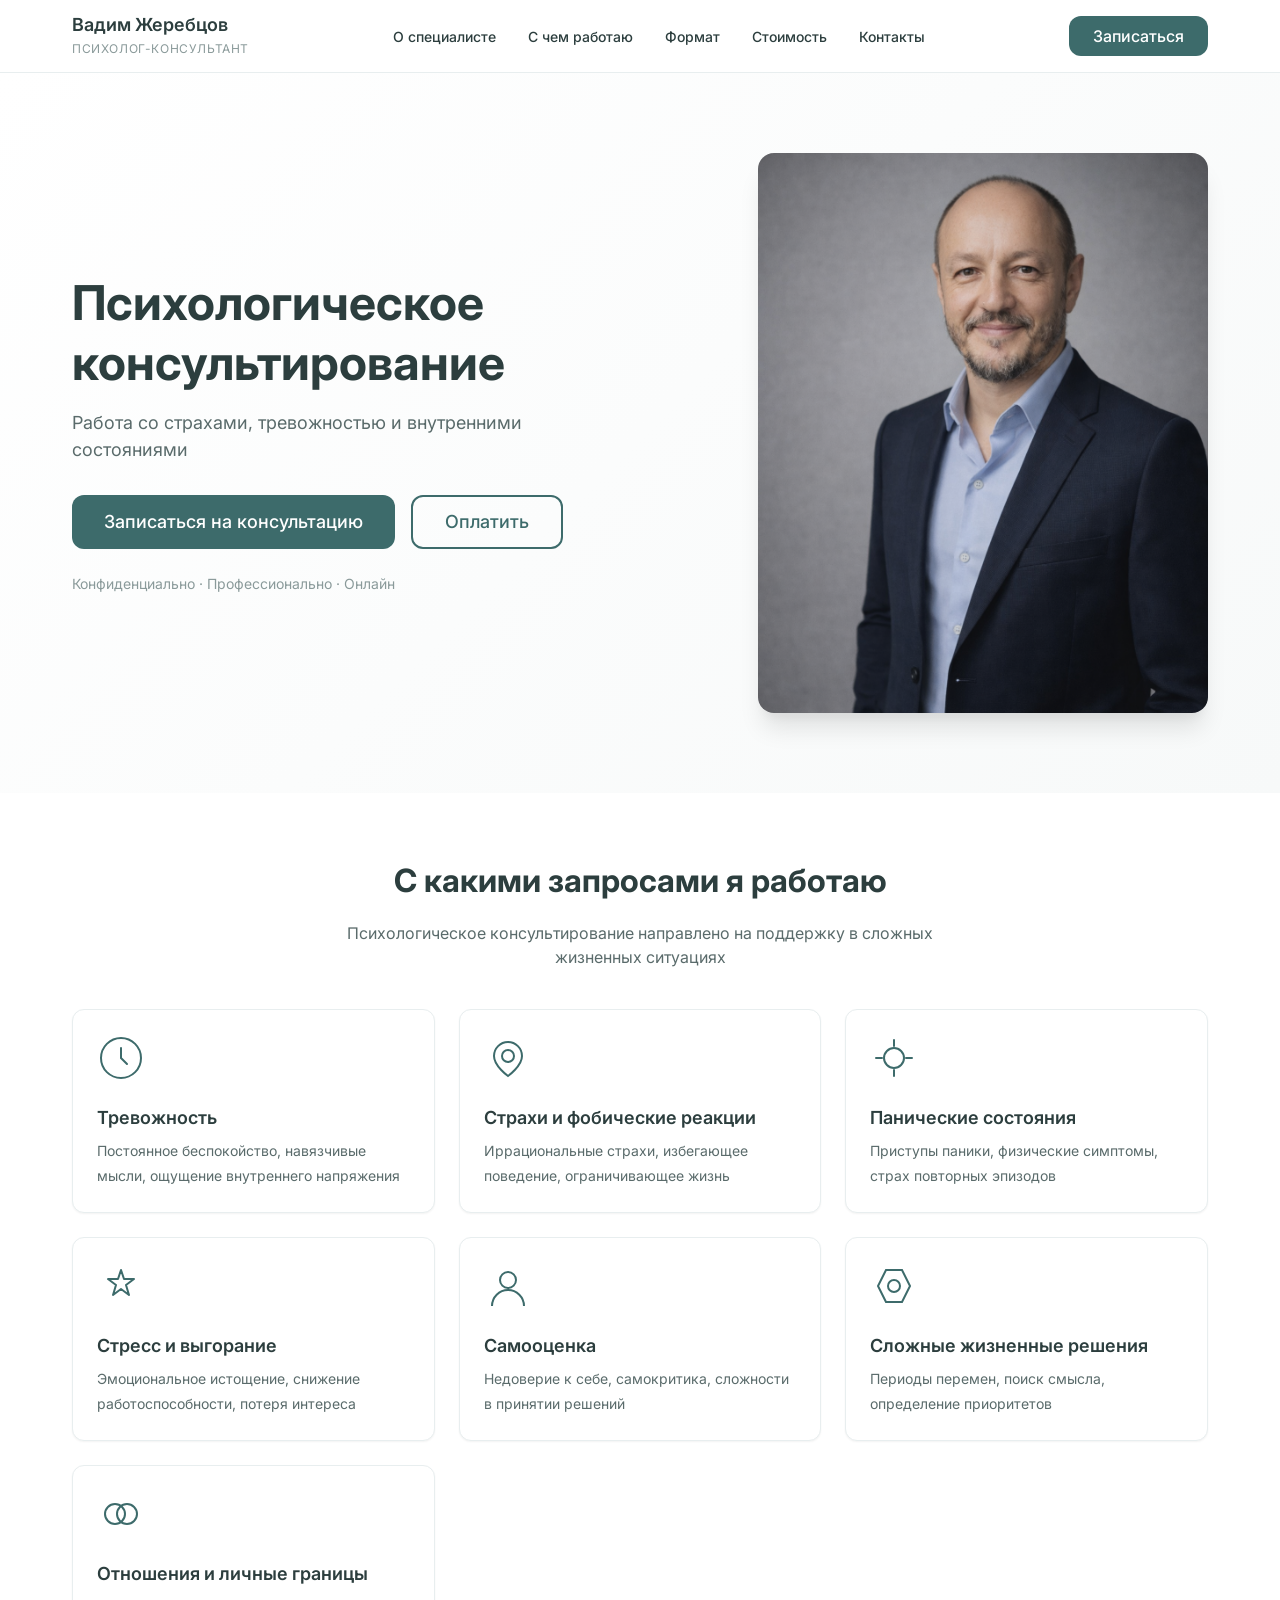
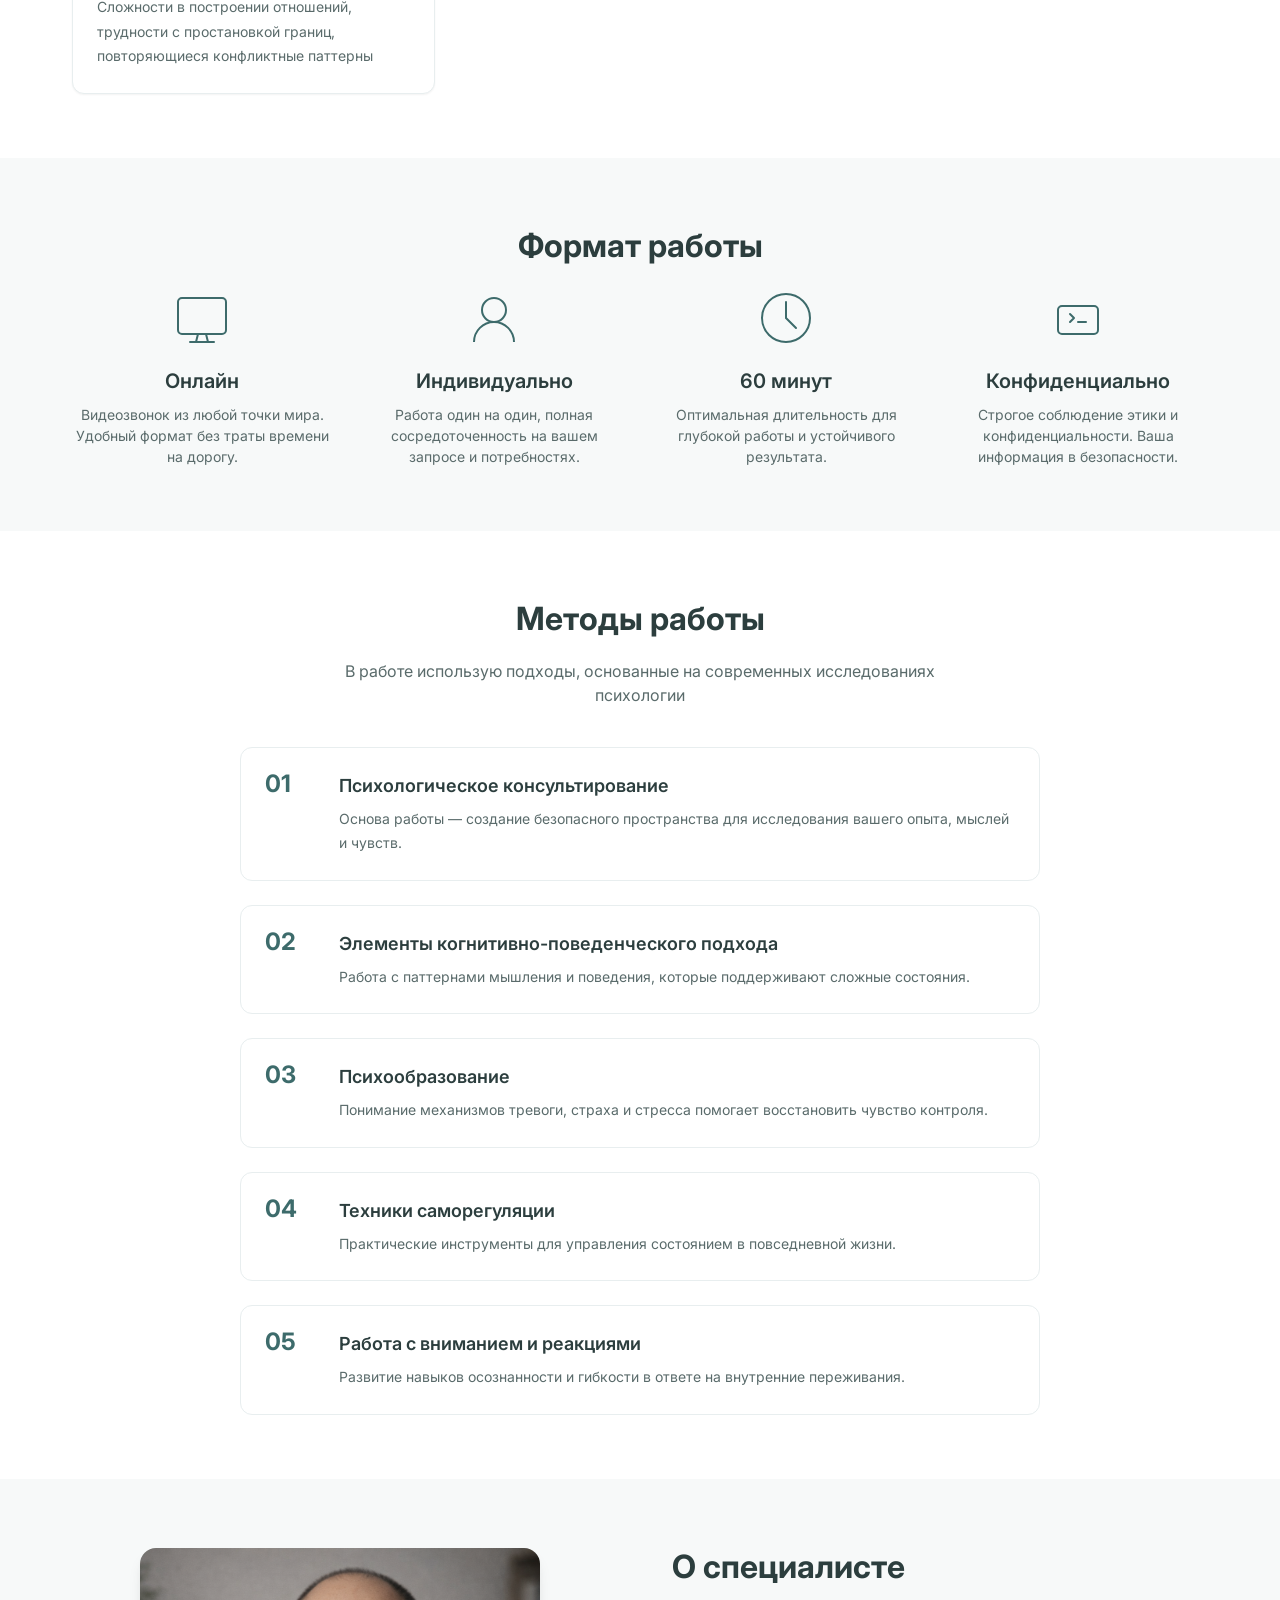
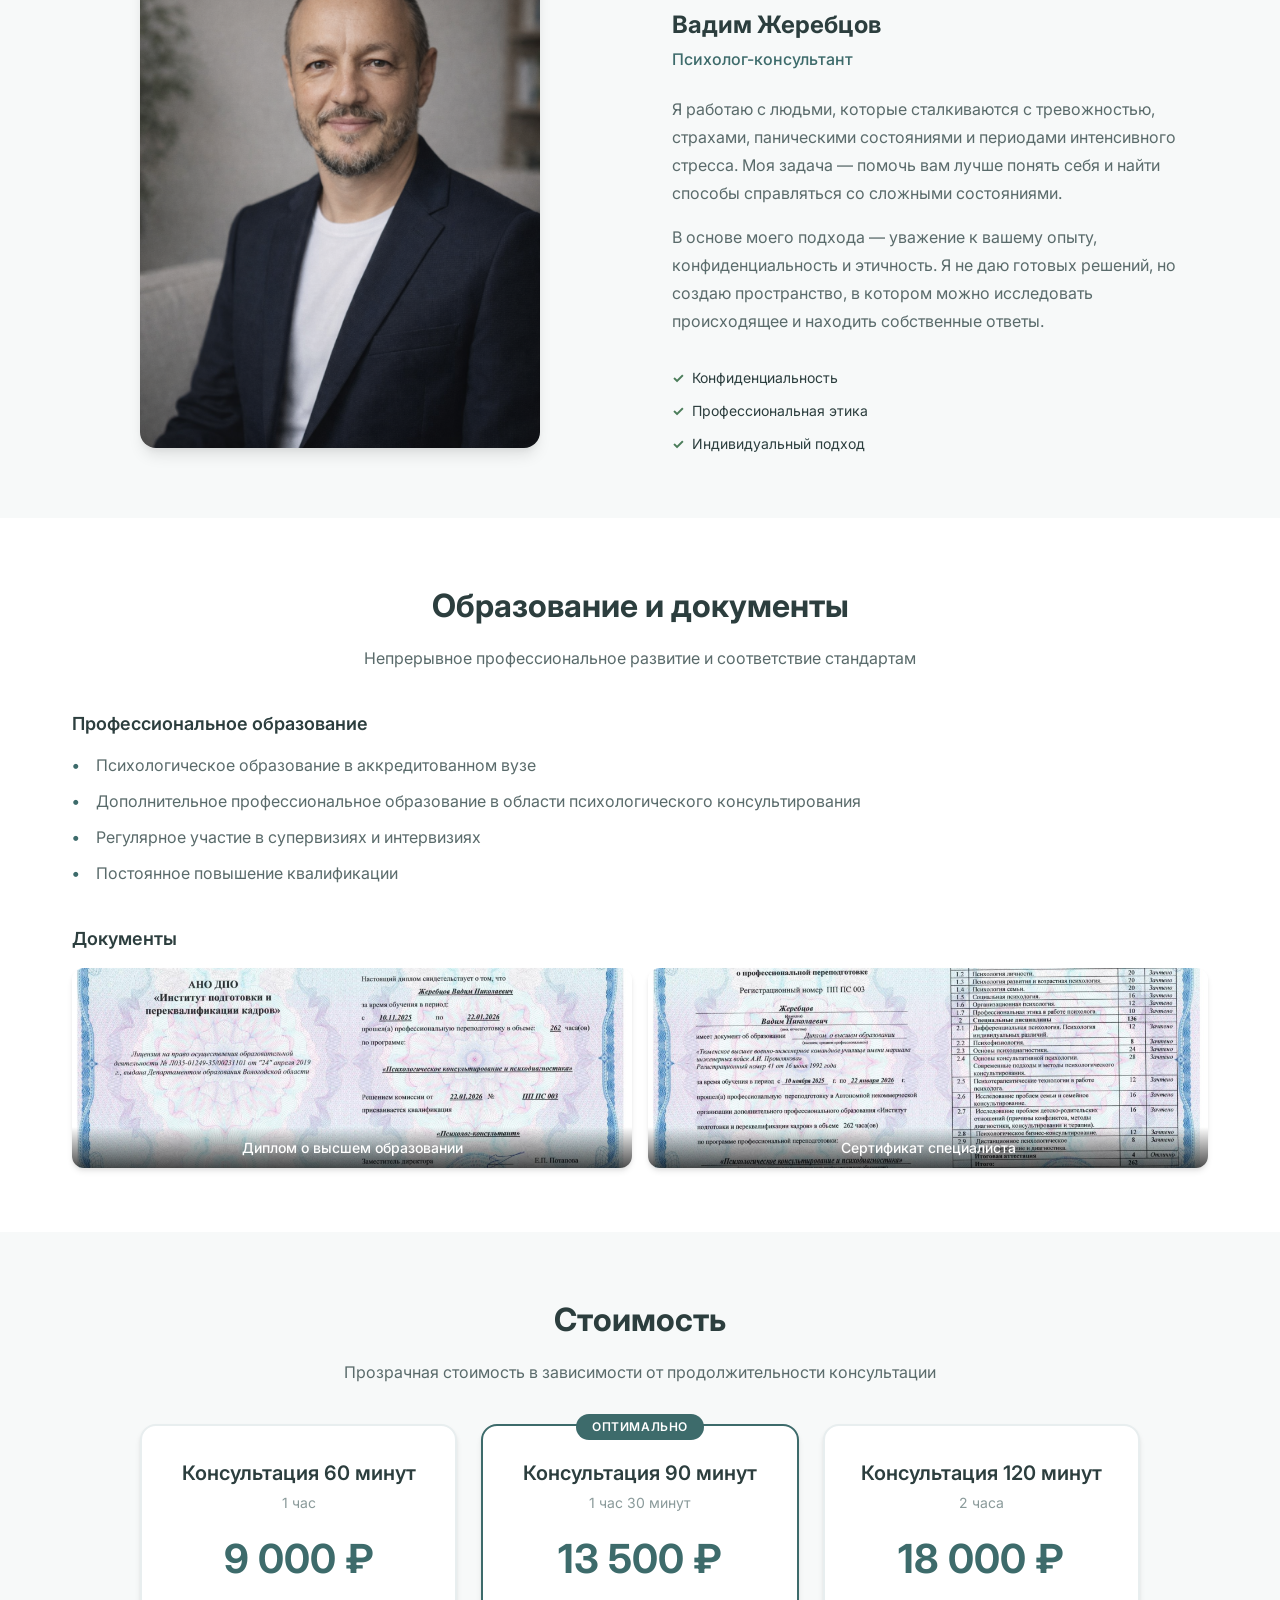
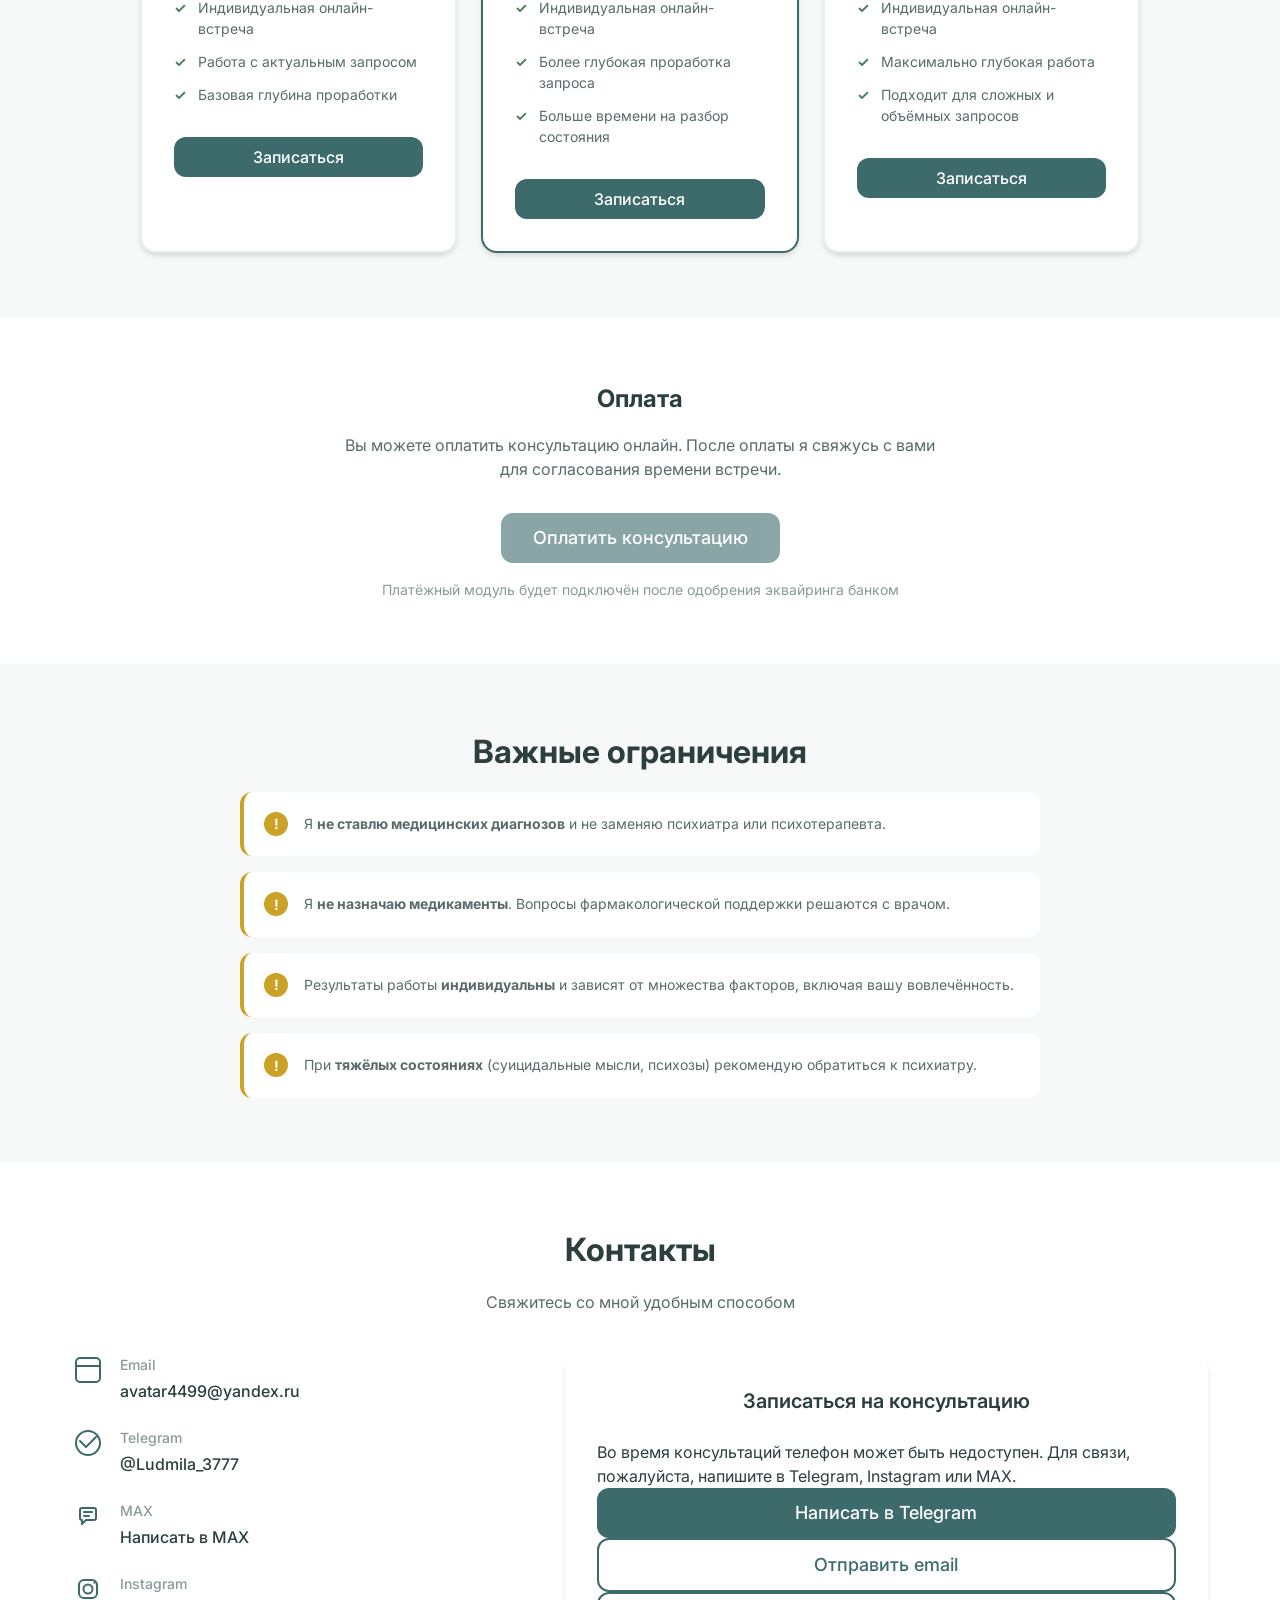
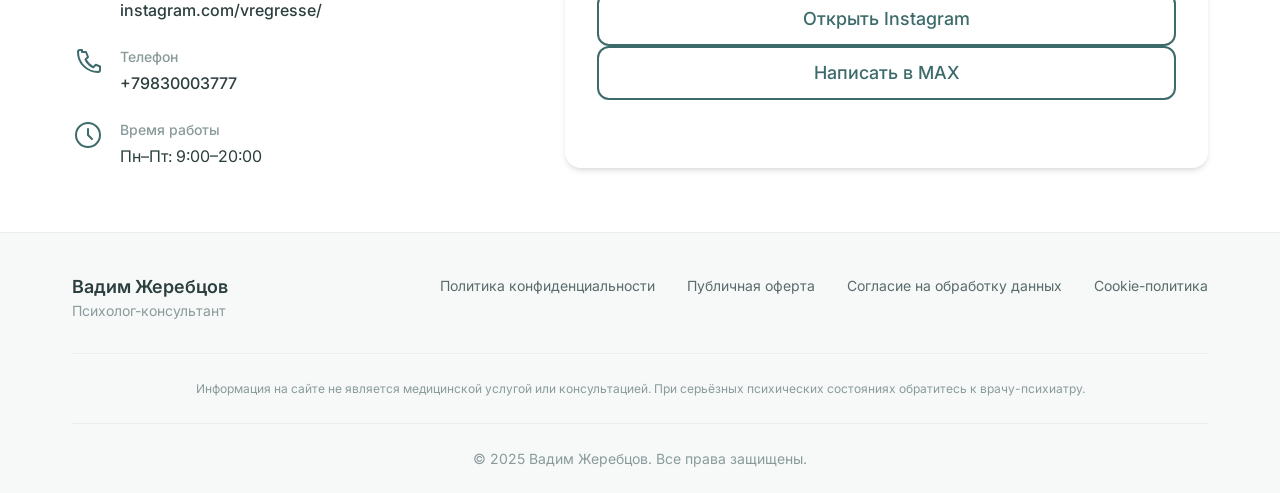
==== commit 1e1a3d22: "Remove contact information from index.html Removed contact information section from the HTML." ====
--- a/index.html
+++ b/index.html
@@ -588,14 +588,6 @@
                                 Написать в MAX
                             </a>
                         </div>
-                        <div class="form-group">
-                            <p class="contact-text">
-                                Telegram: <a href="https://t.me/Ludmila_3777" target="_blank" rel="noopener noreferrer">@Ludmila_3777</a><br>
-                                MAX: <a href="https://max.ru/u/f9LHodD0cOIIoQlZONSfzugxdmUA5NDmPHk0vUBV46VGsNcCJx2nU3Y0USg" target="_blank" rel="noopener noreferrer">Написать в MAX</a><br>
-                                Email: <a href="mailto:avatar4499@yandex.ru">avatar4499@yandex.ru</a><br>
-                                Телефон: <a href="tel:+79830003777">+79830003777</a>
-                            </p>
-                        </div>
                     </div>
                 </div>
             </div>
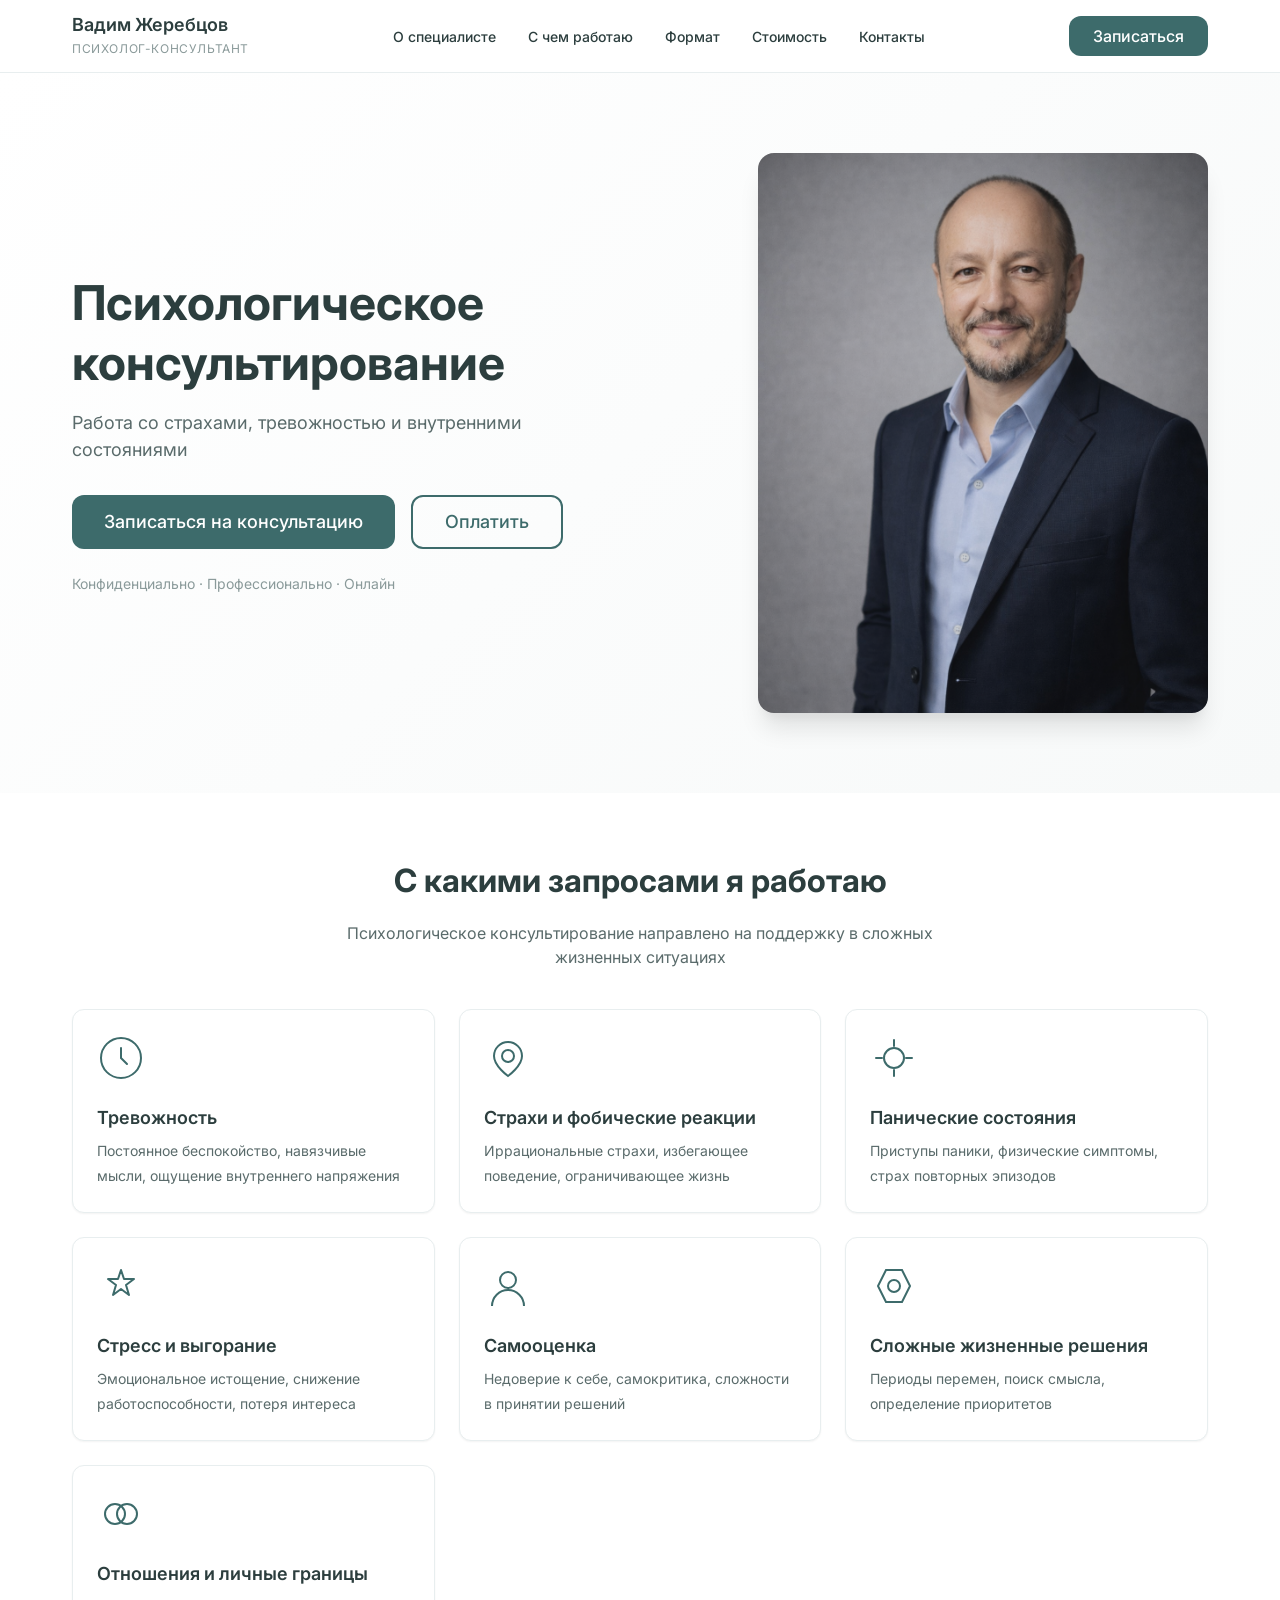
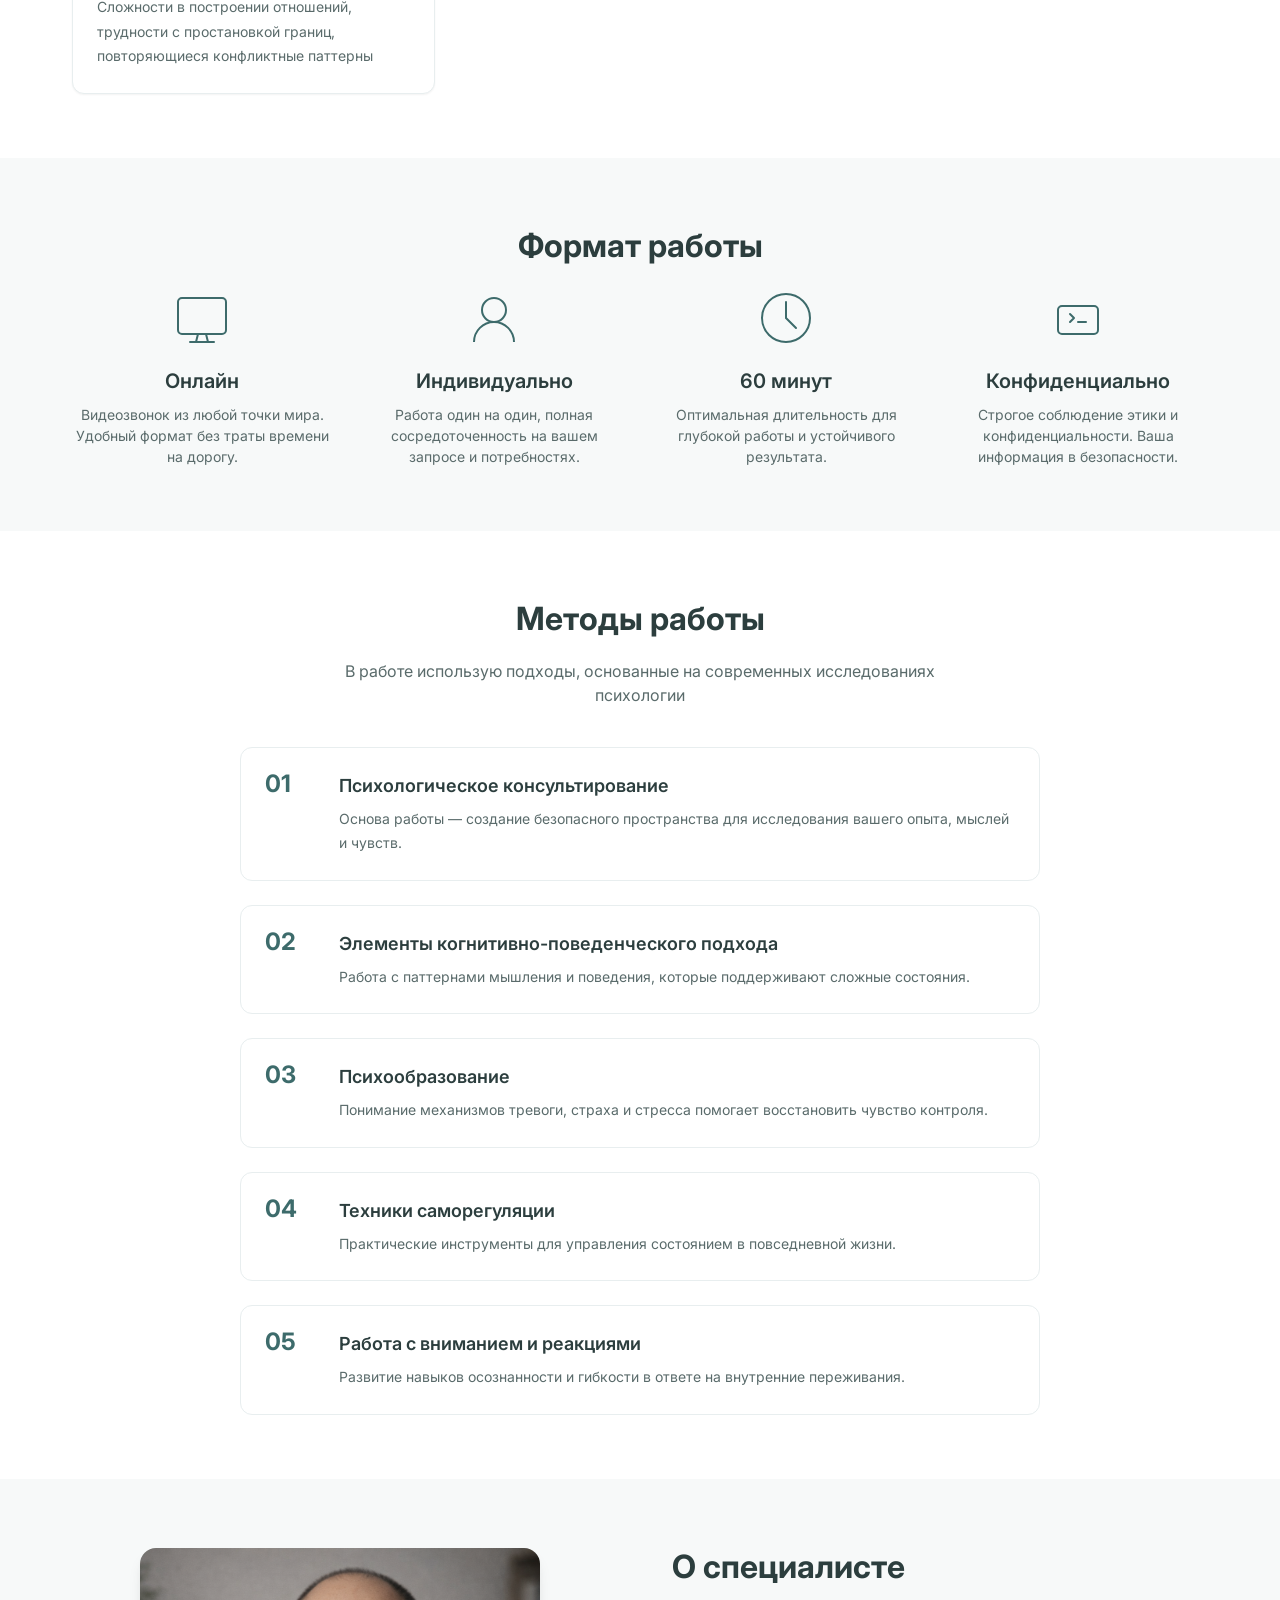
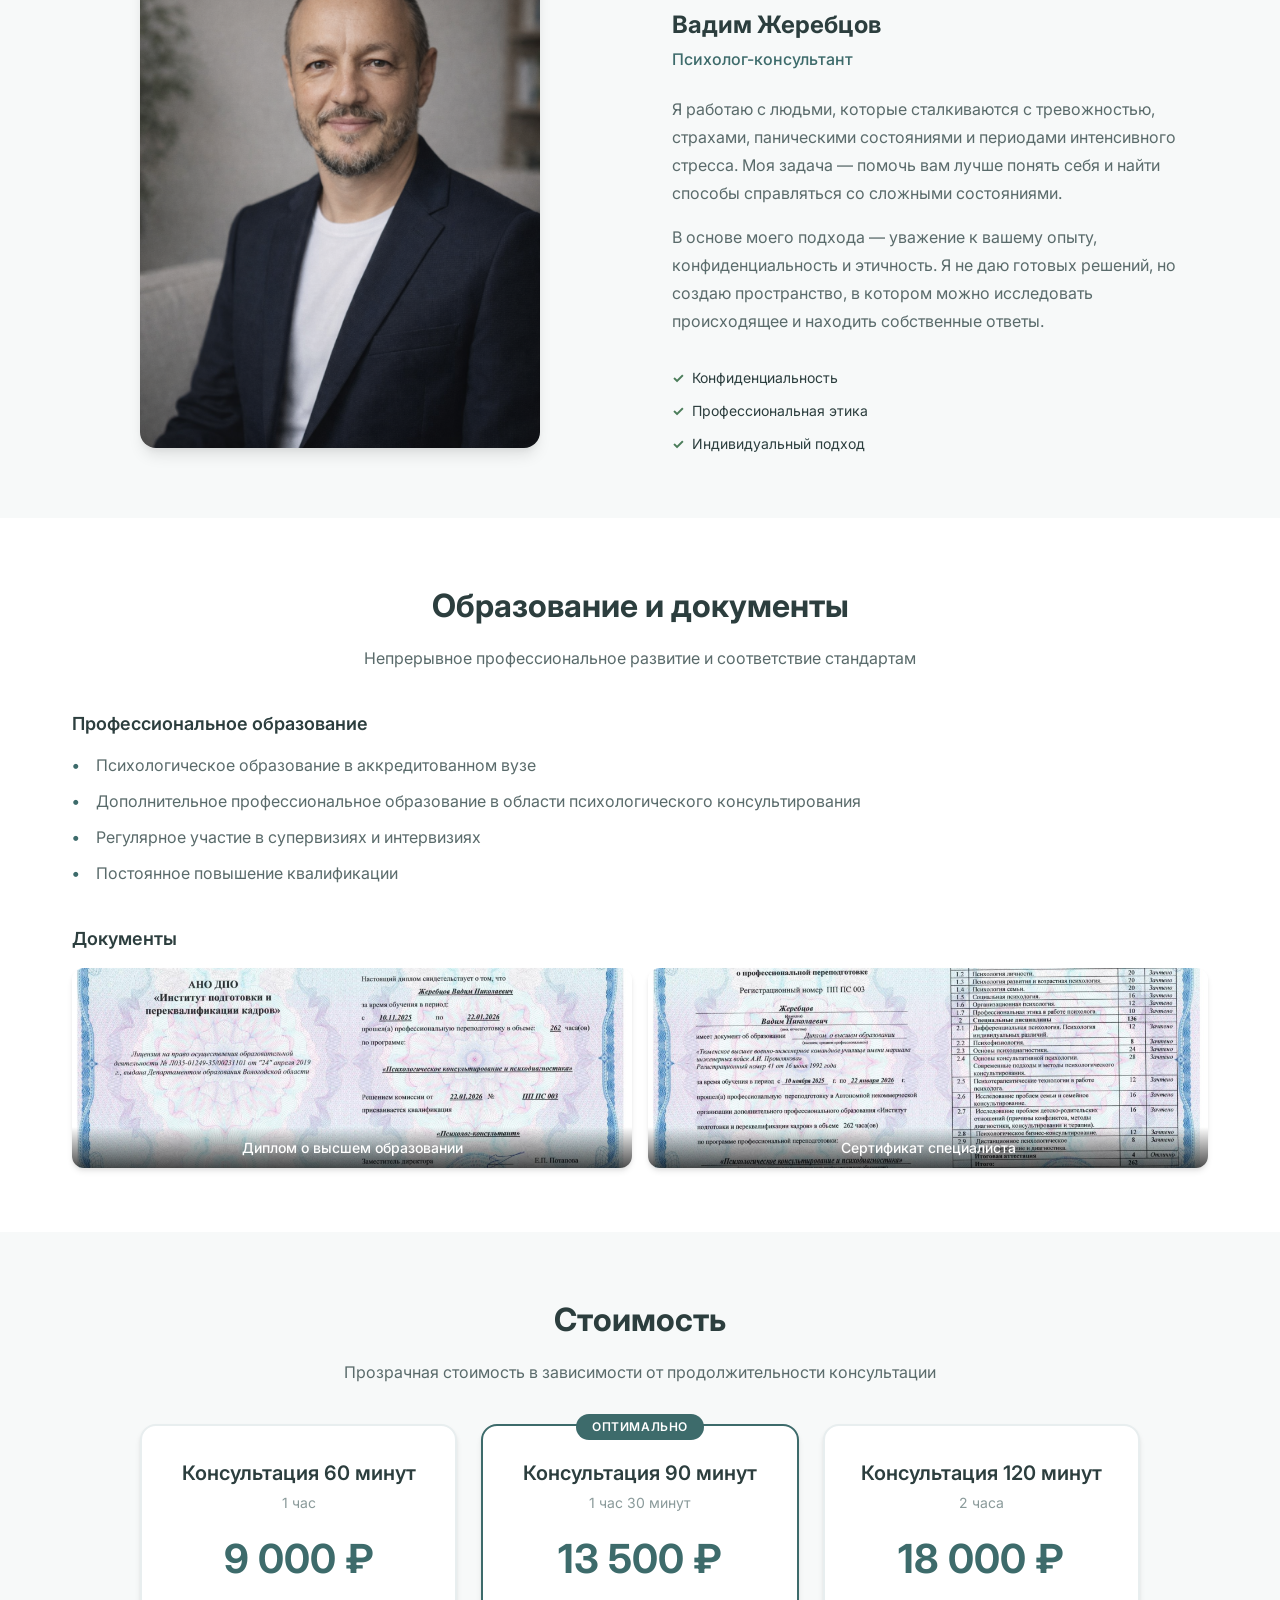
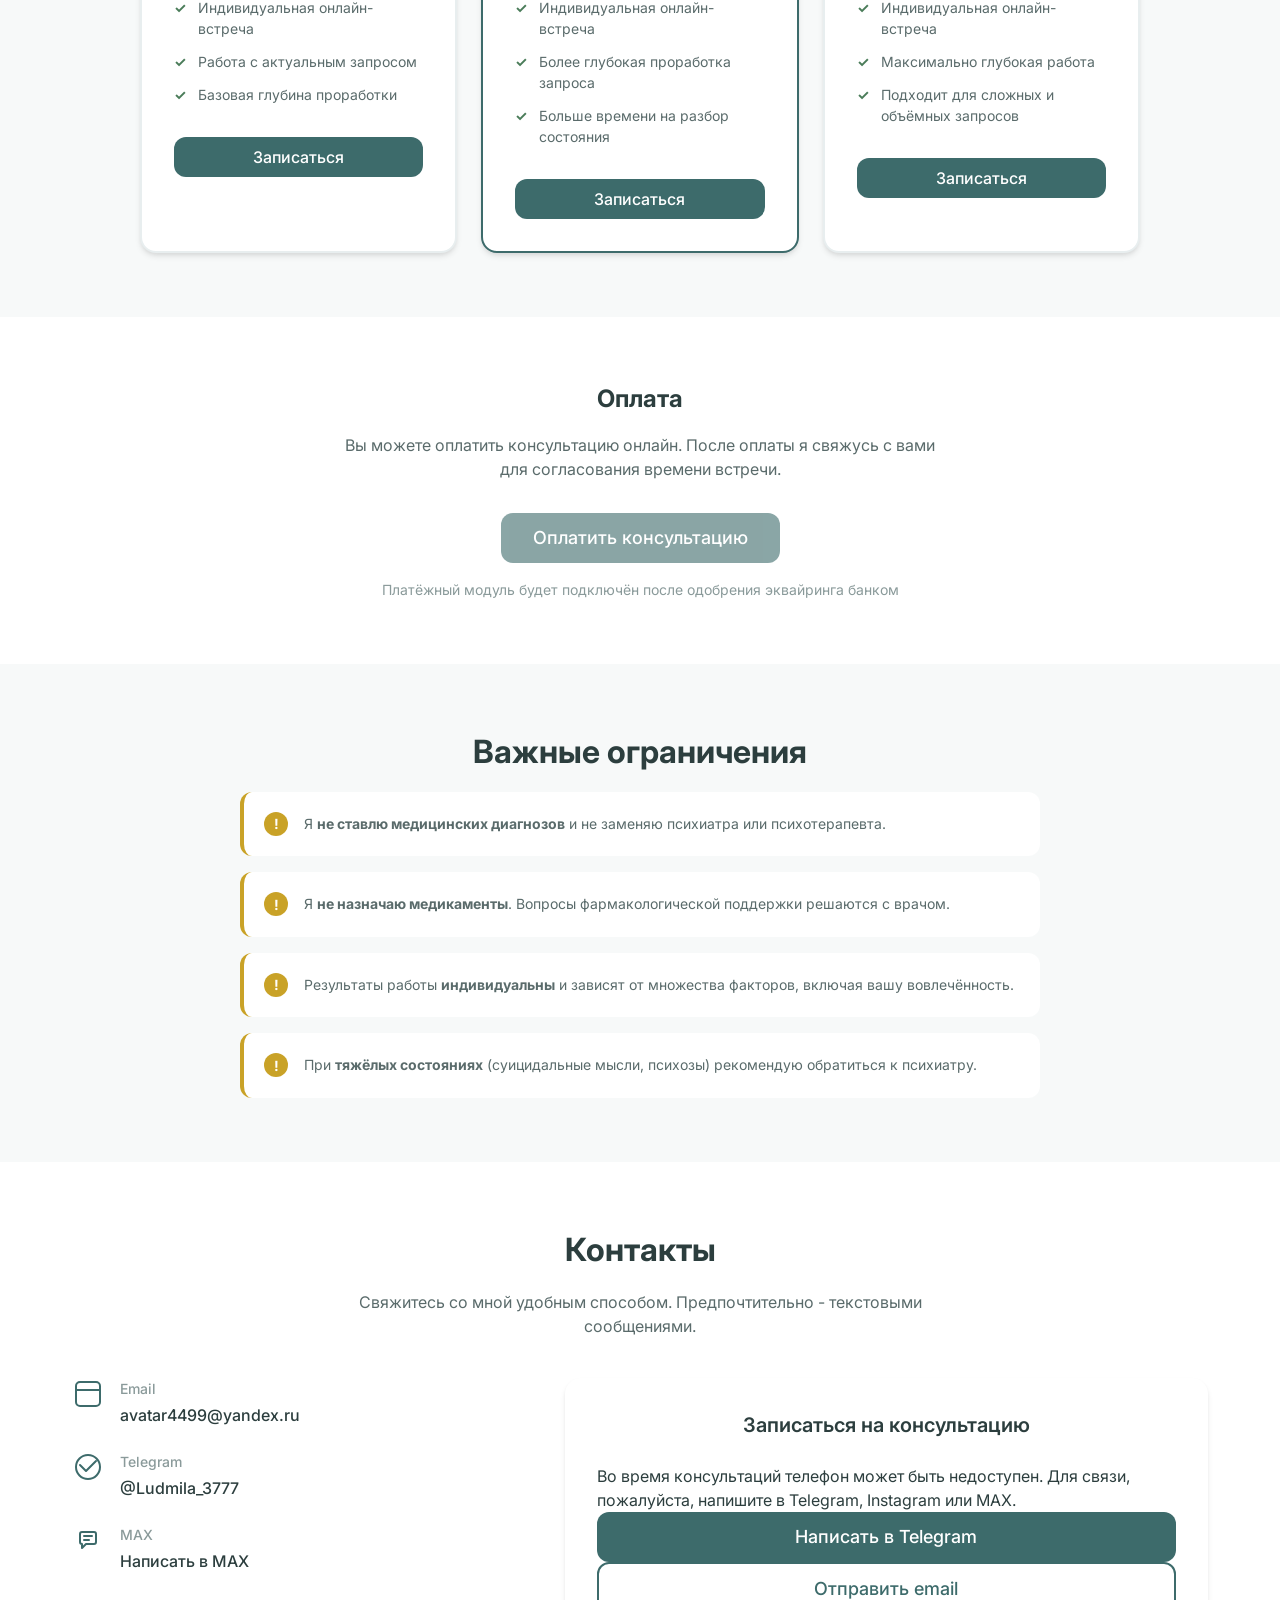
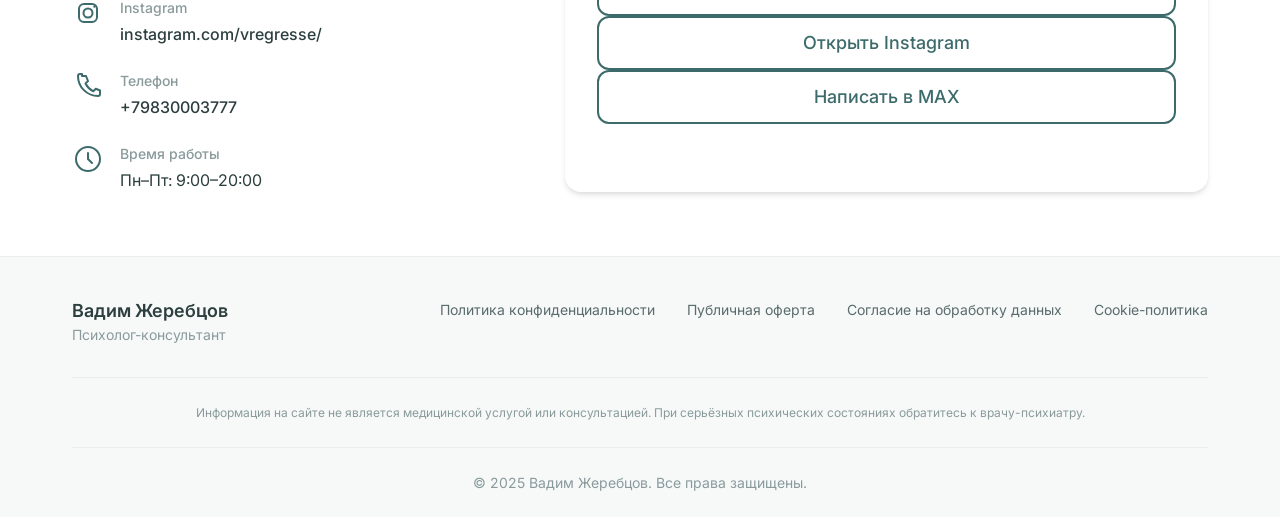
==== commit 7f751b91: "Update contact subtitle with additional information" ====
--- a/index.html
+++ b/index.html
@@ -483,7 +483,7 @@
             <div class="container">
                 <h2 id="contact-title" class="section-title">Контакты</h2>
                 <p class="section-subtitle">
-                    Свяжитесь со мной удобным способом
+                    Свяжитесь со мной удобным способом. Предпочтительно - текстовыми сообщениями.
                 </p>
                 <div class="contact-grid">
                     <div class="contact-info">
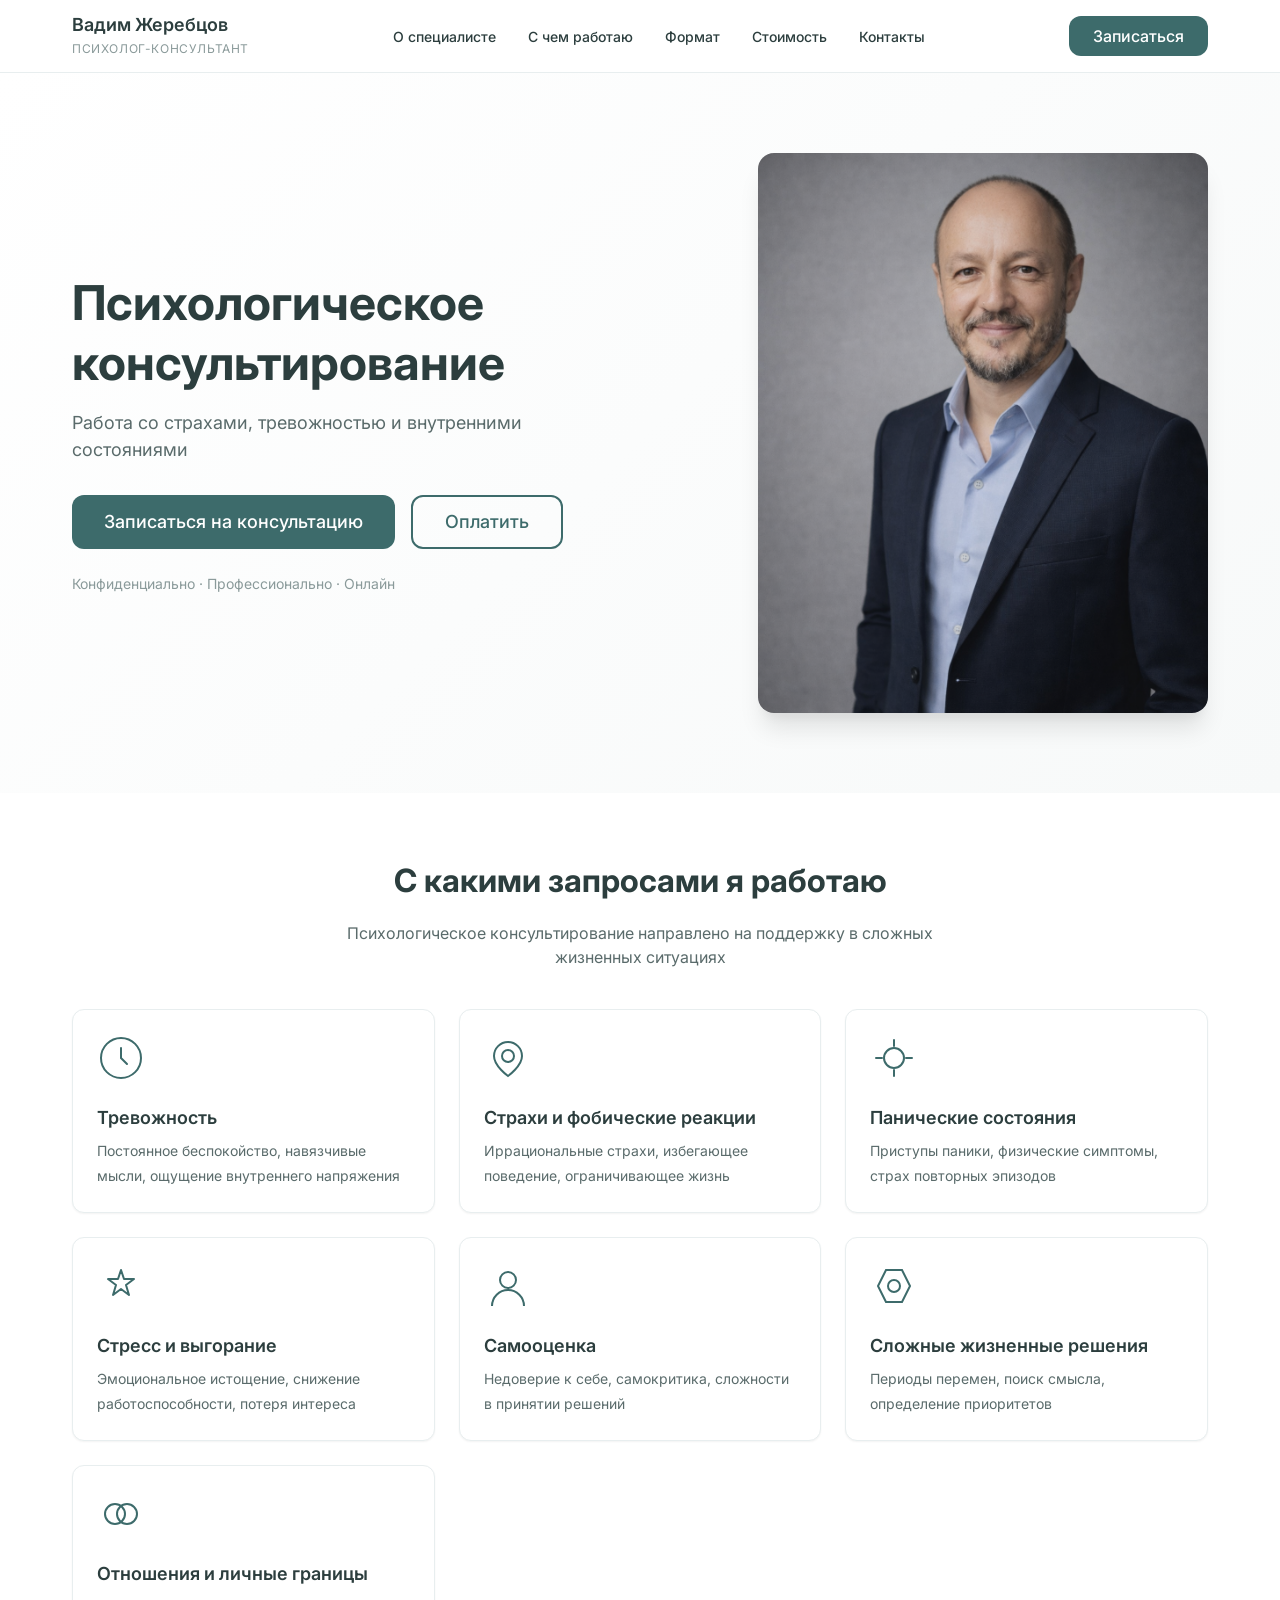
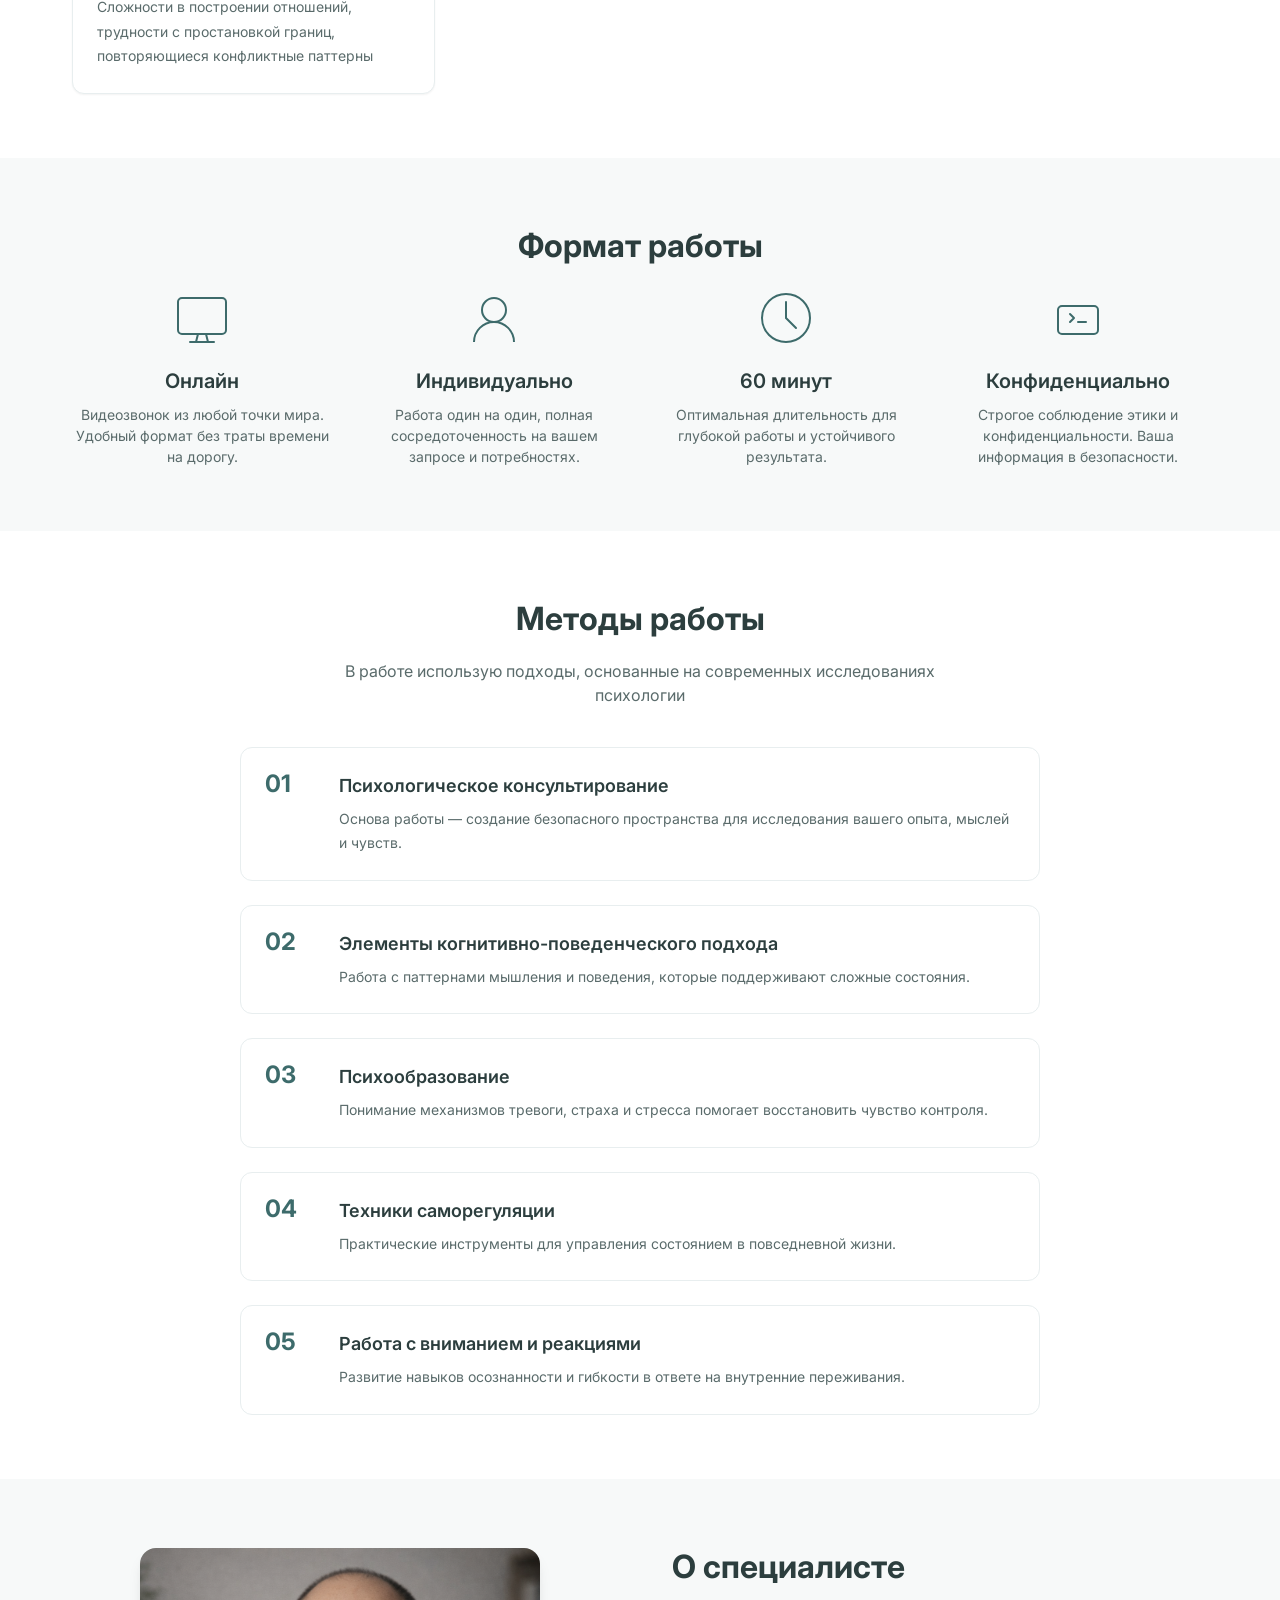
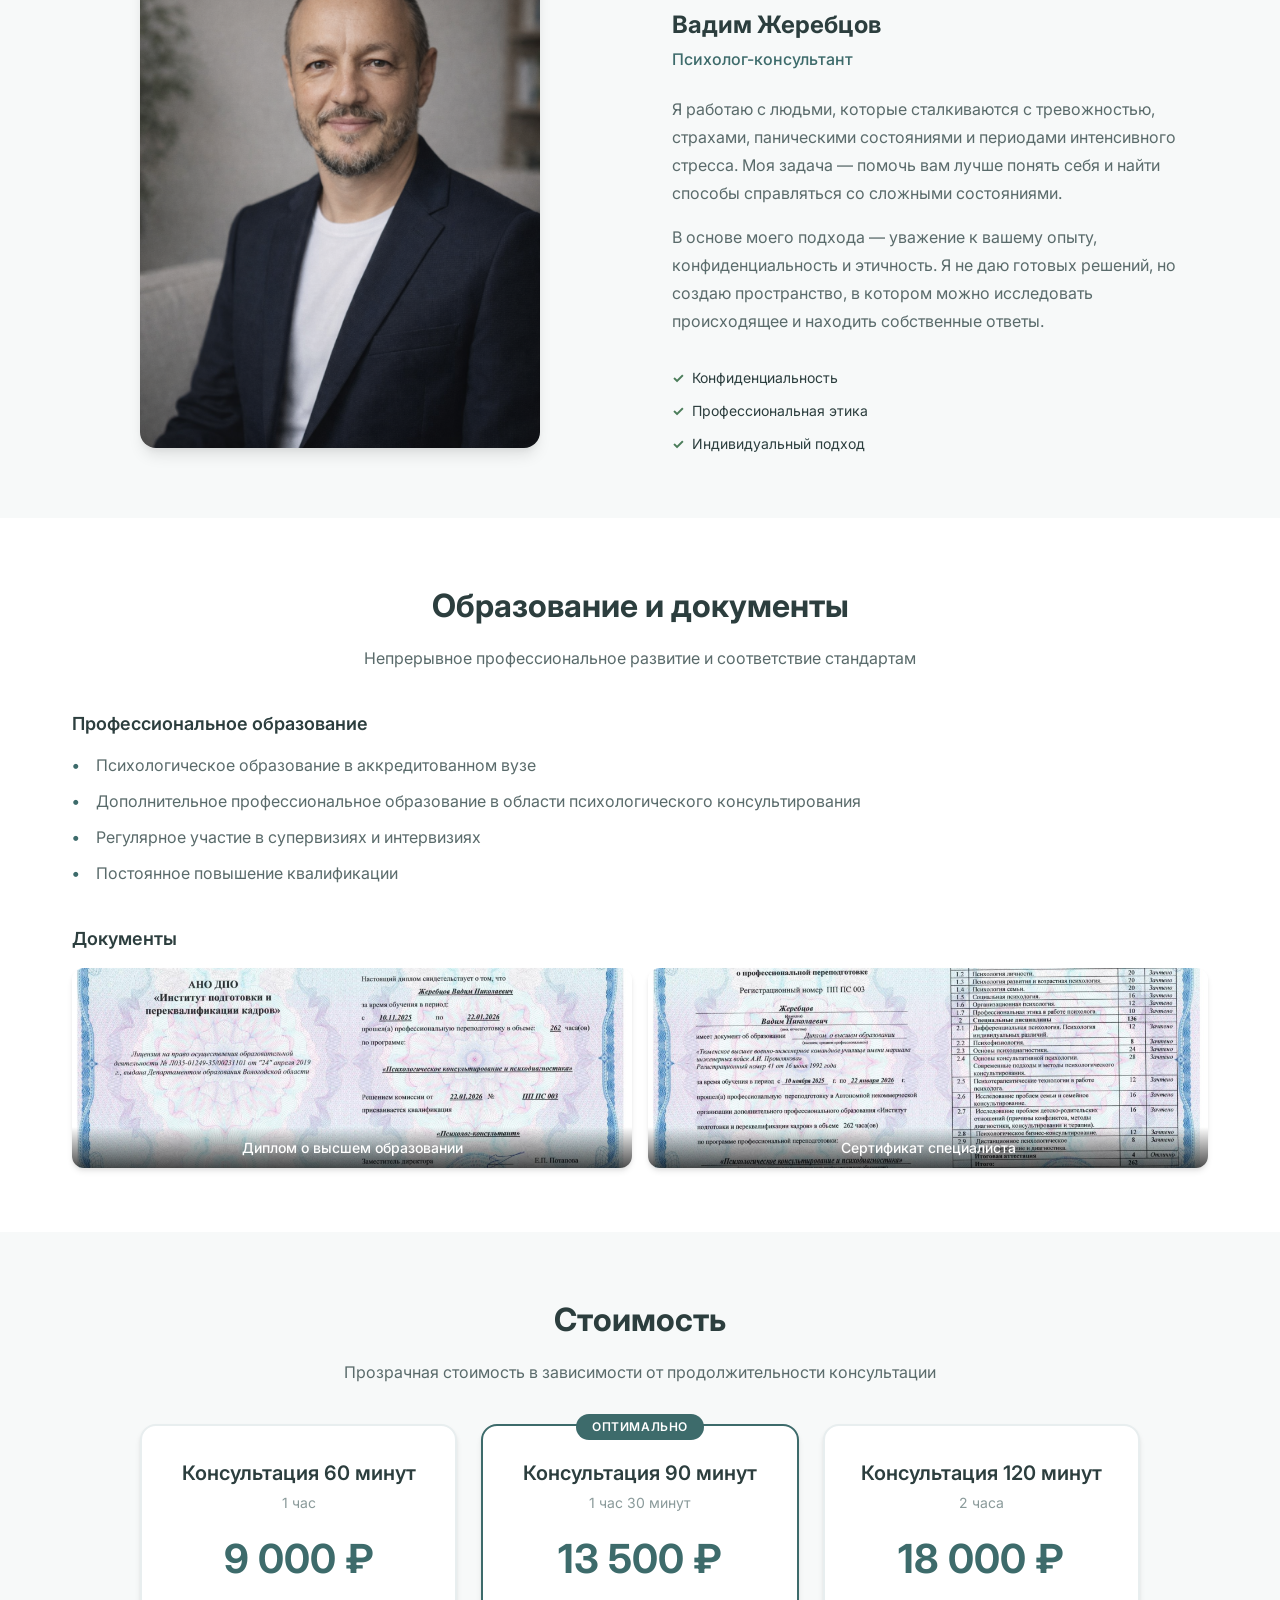
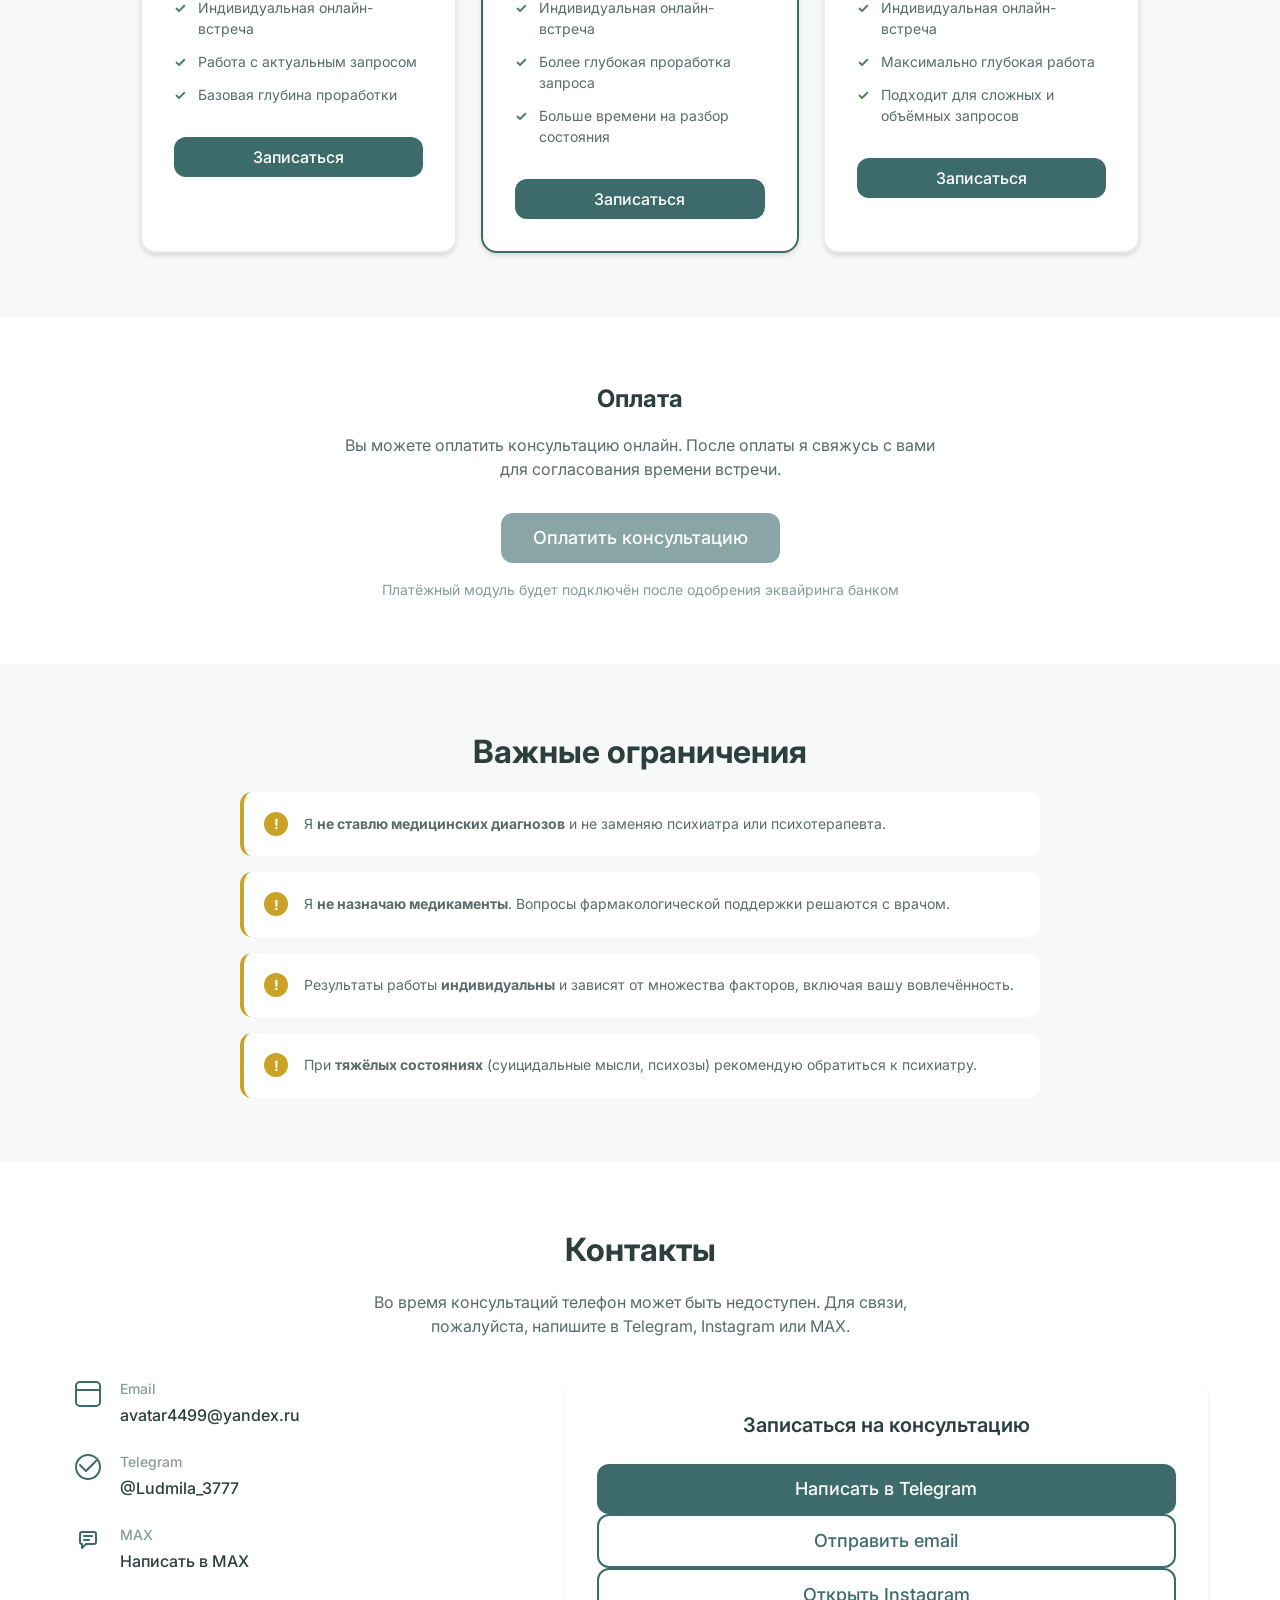
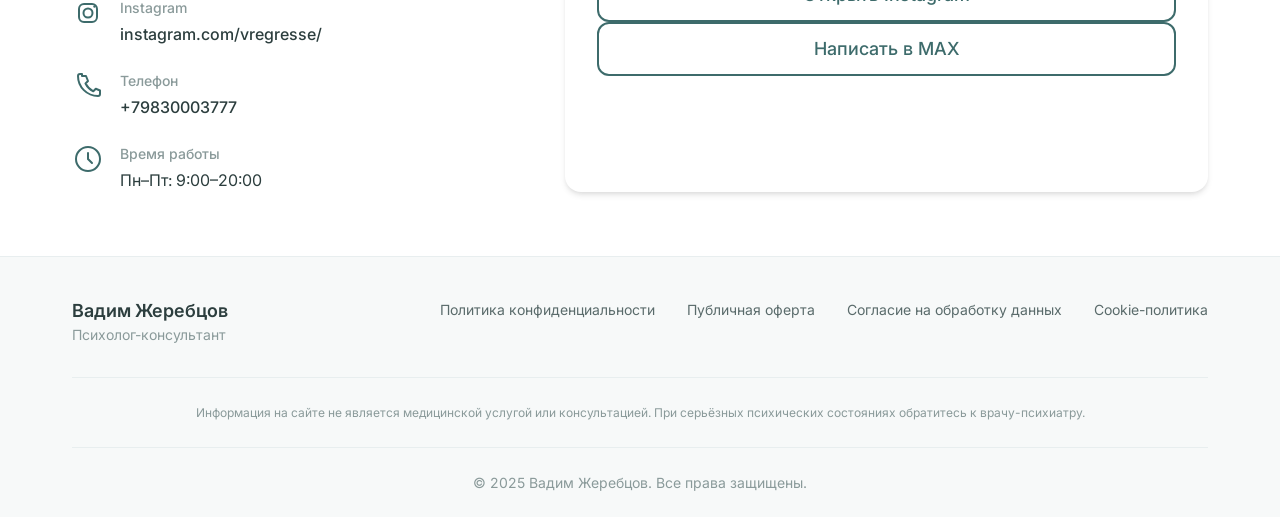
==== commit e9ee8bcf: "Update contact information in index.html" ====
--- a/index.html
+++ b/index.html
@@ -483,7 +483,7 @@
             <div class="container">
                 <h2 id="contact-title" class="section-title">Контакты</h2>
                 <p class="section-subtitle">
-                    Свяжитесь со мной удобным способом. Предпочтительно - текстовыми сообщениями.
+                    Во время консультаций телефон может быть недоступен. Для связи, пожалуйста, напишите в Telegram, Instagram или MAX.
                 </p>
                 <div class="contact-grid">
                     <div class="contact-info">
@@ -565,7 +565,7 @@
                         <h3 class="form-title">Записаться на консультацию</h3>
                         <div class="form-group">
                             <p class="contact-text">
-                                Во время консультаций телефон может быть недоступен. Для связи, пожалуйста, напишите в Telegram, Instagram или MAX.
+                                
                             </p>
                         </div>
                         <div class="form-group">
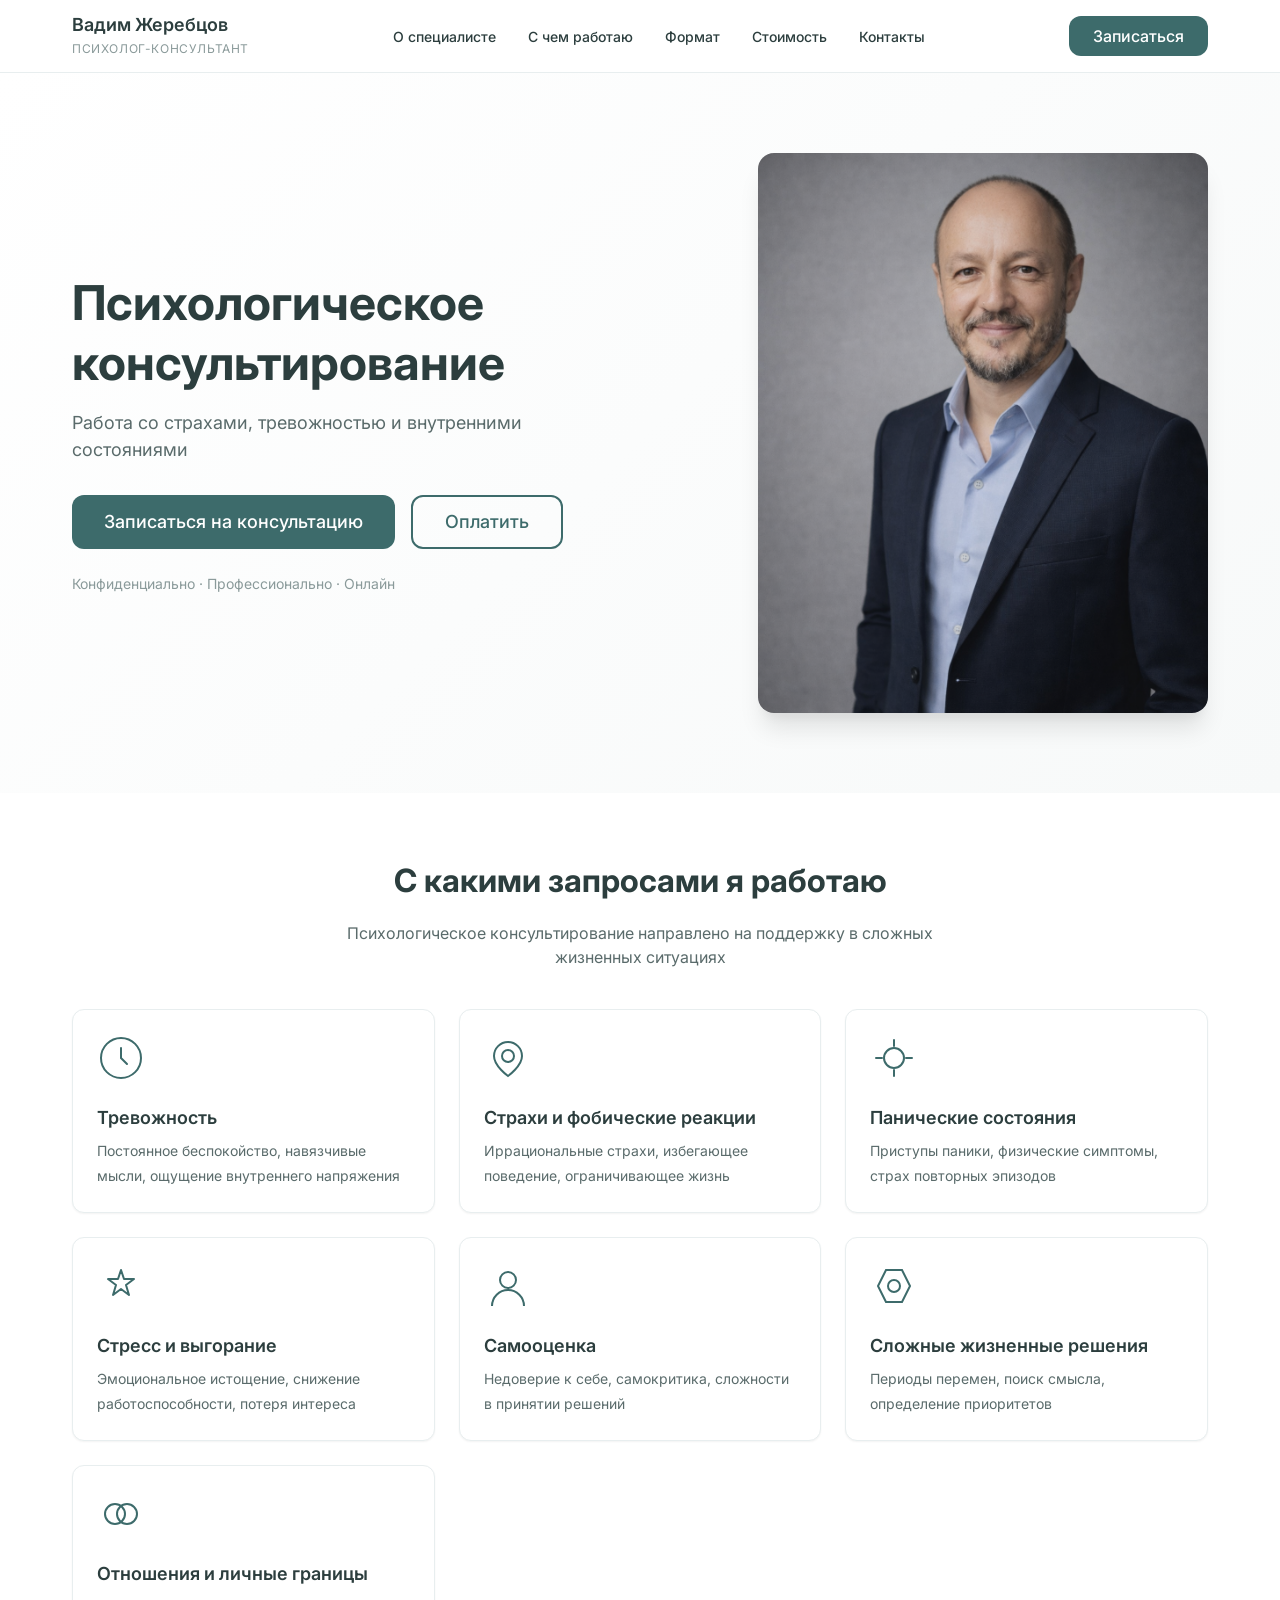
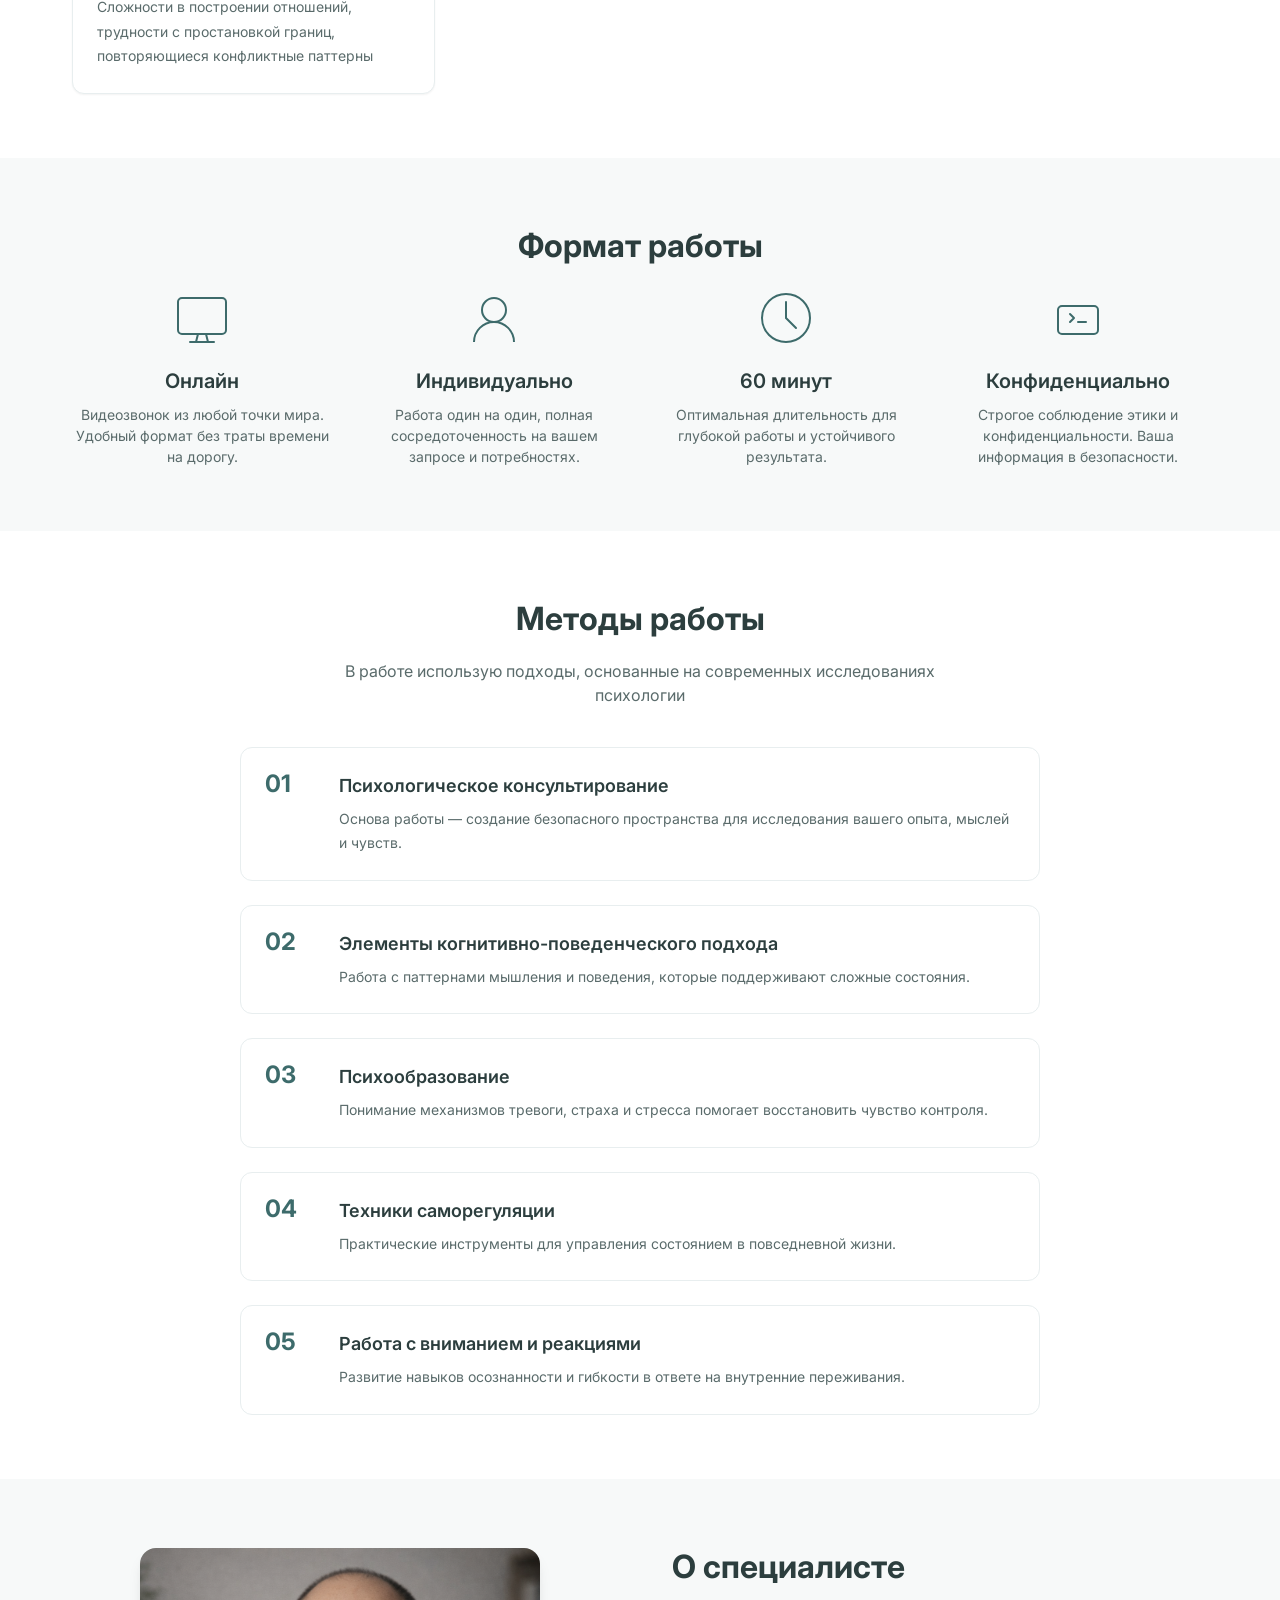
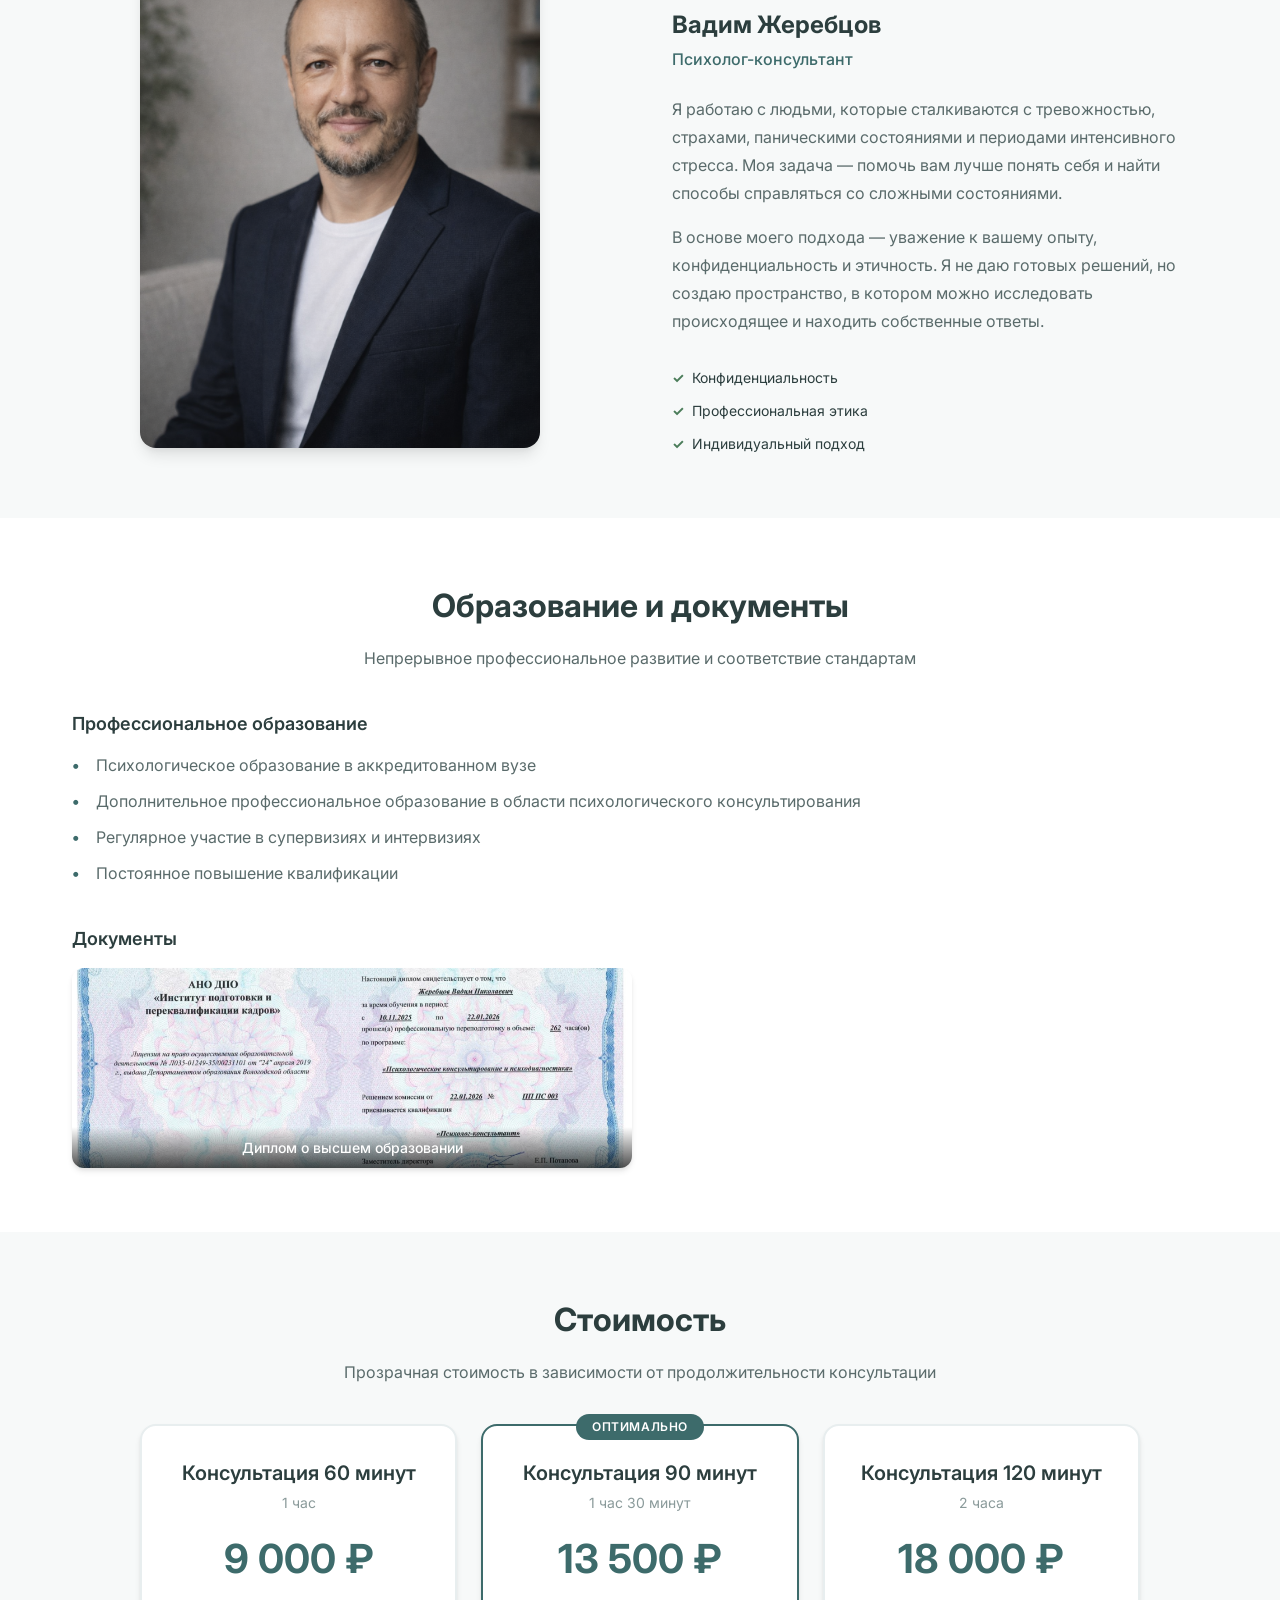
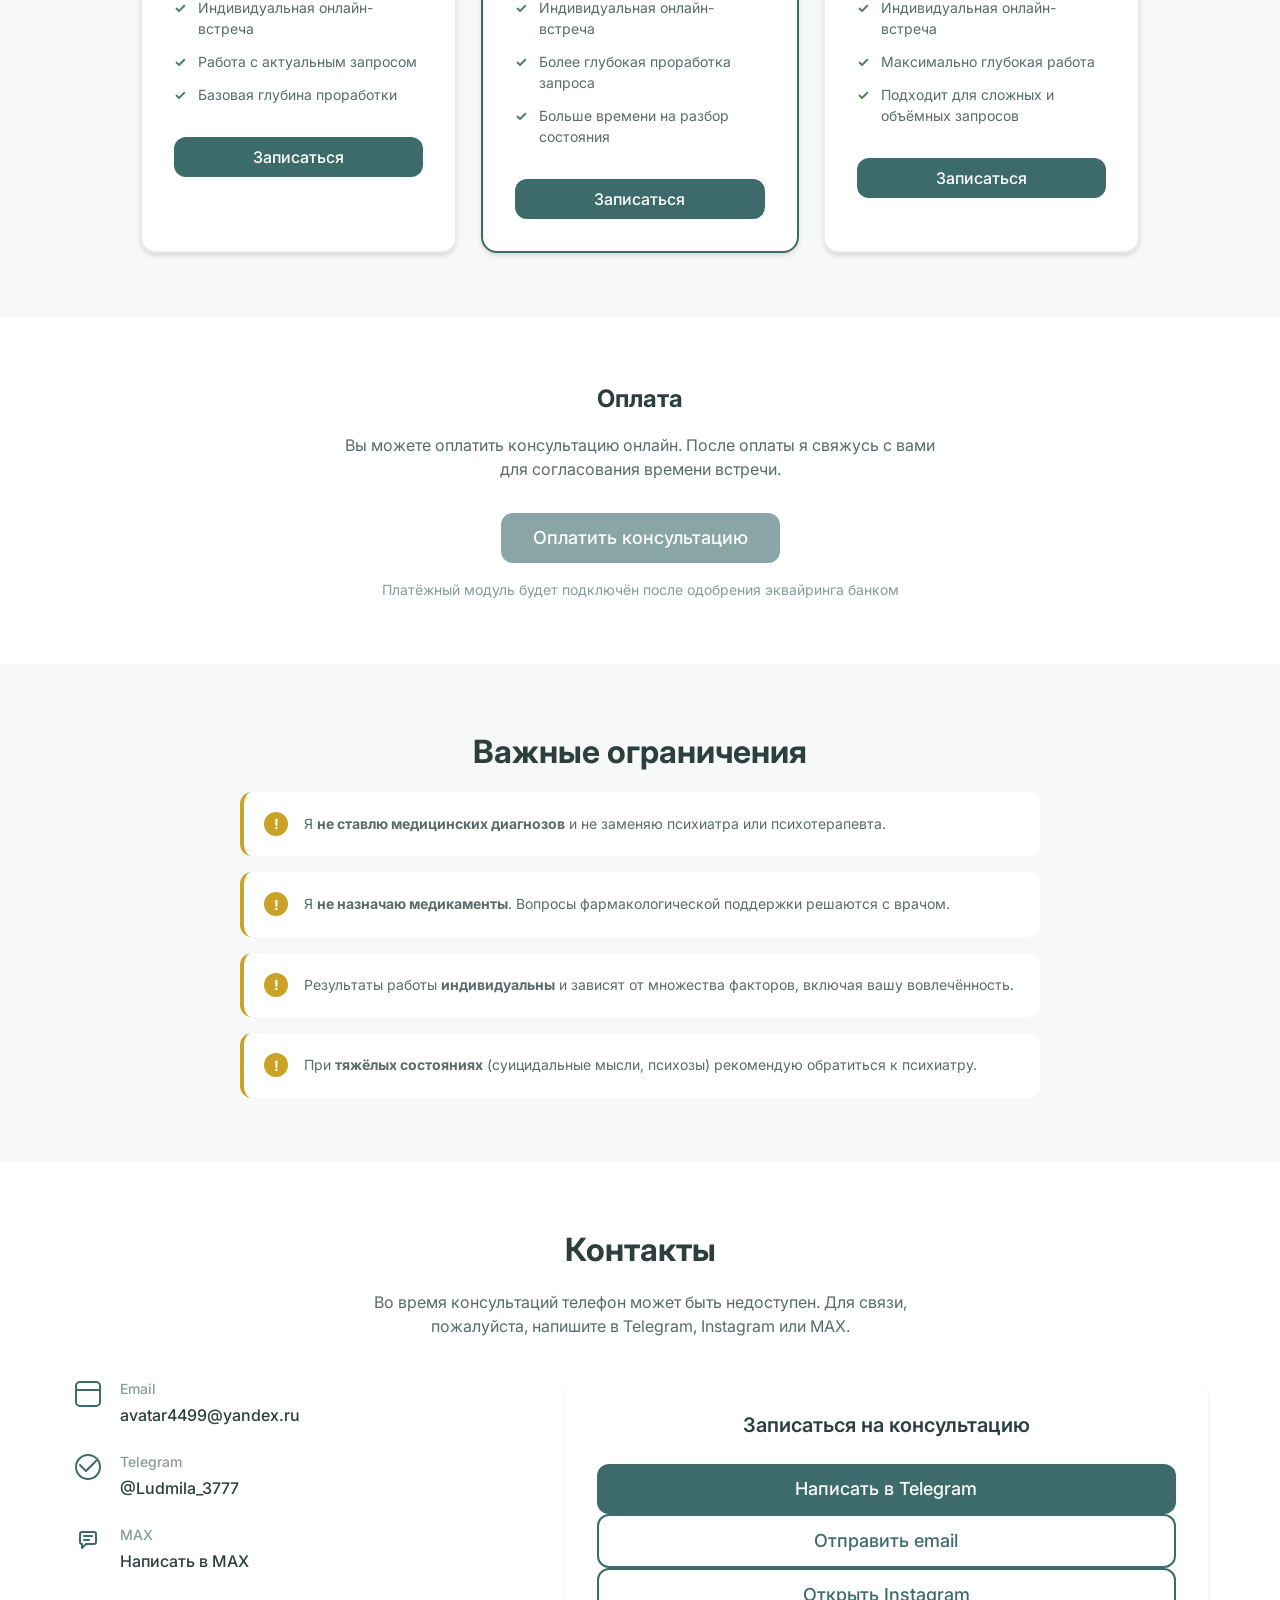
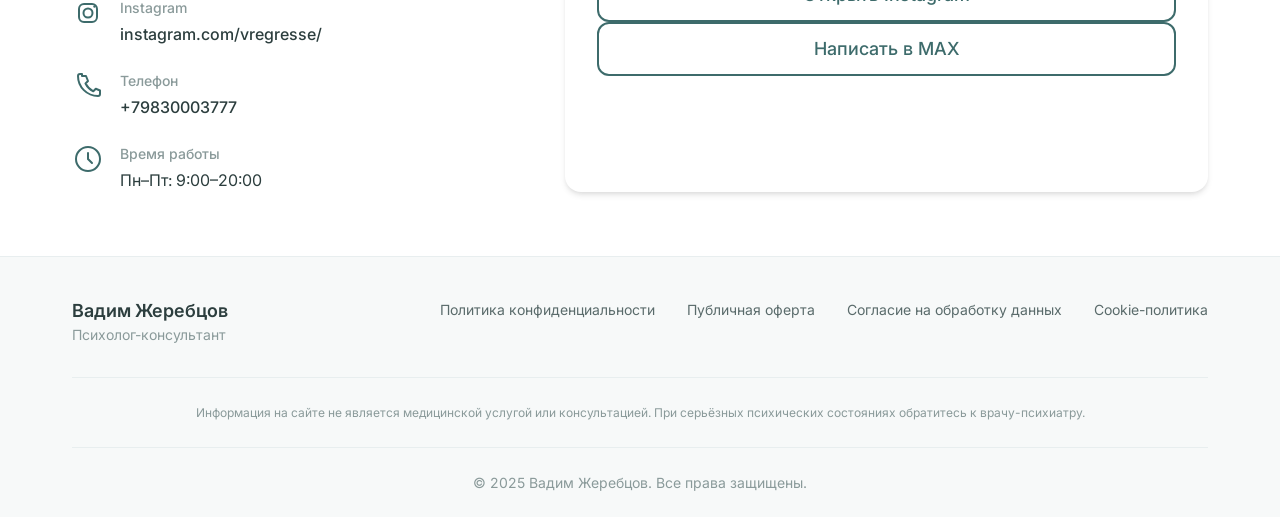
==== commit 92afab62: "Remove second diploma button from index.html" ====
--- a/index.html
+++ b/index.html
@@ -379,10 +379,6 @@
                                 <img src="assets/diploma-1.jpg" alt="Диплом о высшем психологическом образовании" width="300" height="200" loading="lazy">
                                 <span class="diploma-label">Диплом о высшем образовании</span>
                             </button>
-                            <button class="diploma-card" data-diploma="assets/diploma-2.jpg" aria-label="Открыть сертификат о повышении квалификации">
-                                <img src="assets/diploma-2.jpg" alt="Сертификат о повышении квалификации" width="300" height="200" loading="lazy">
-                                <span class="diploma-label">Сертификат специалиста</span>
-                            </button>
                         </div>
                     </div>
                 </div>
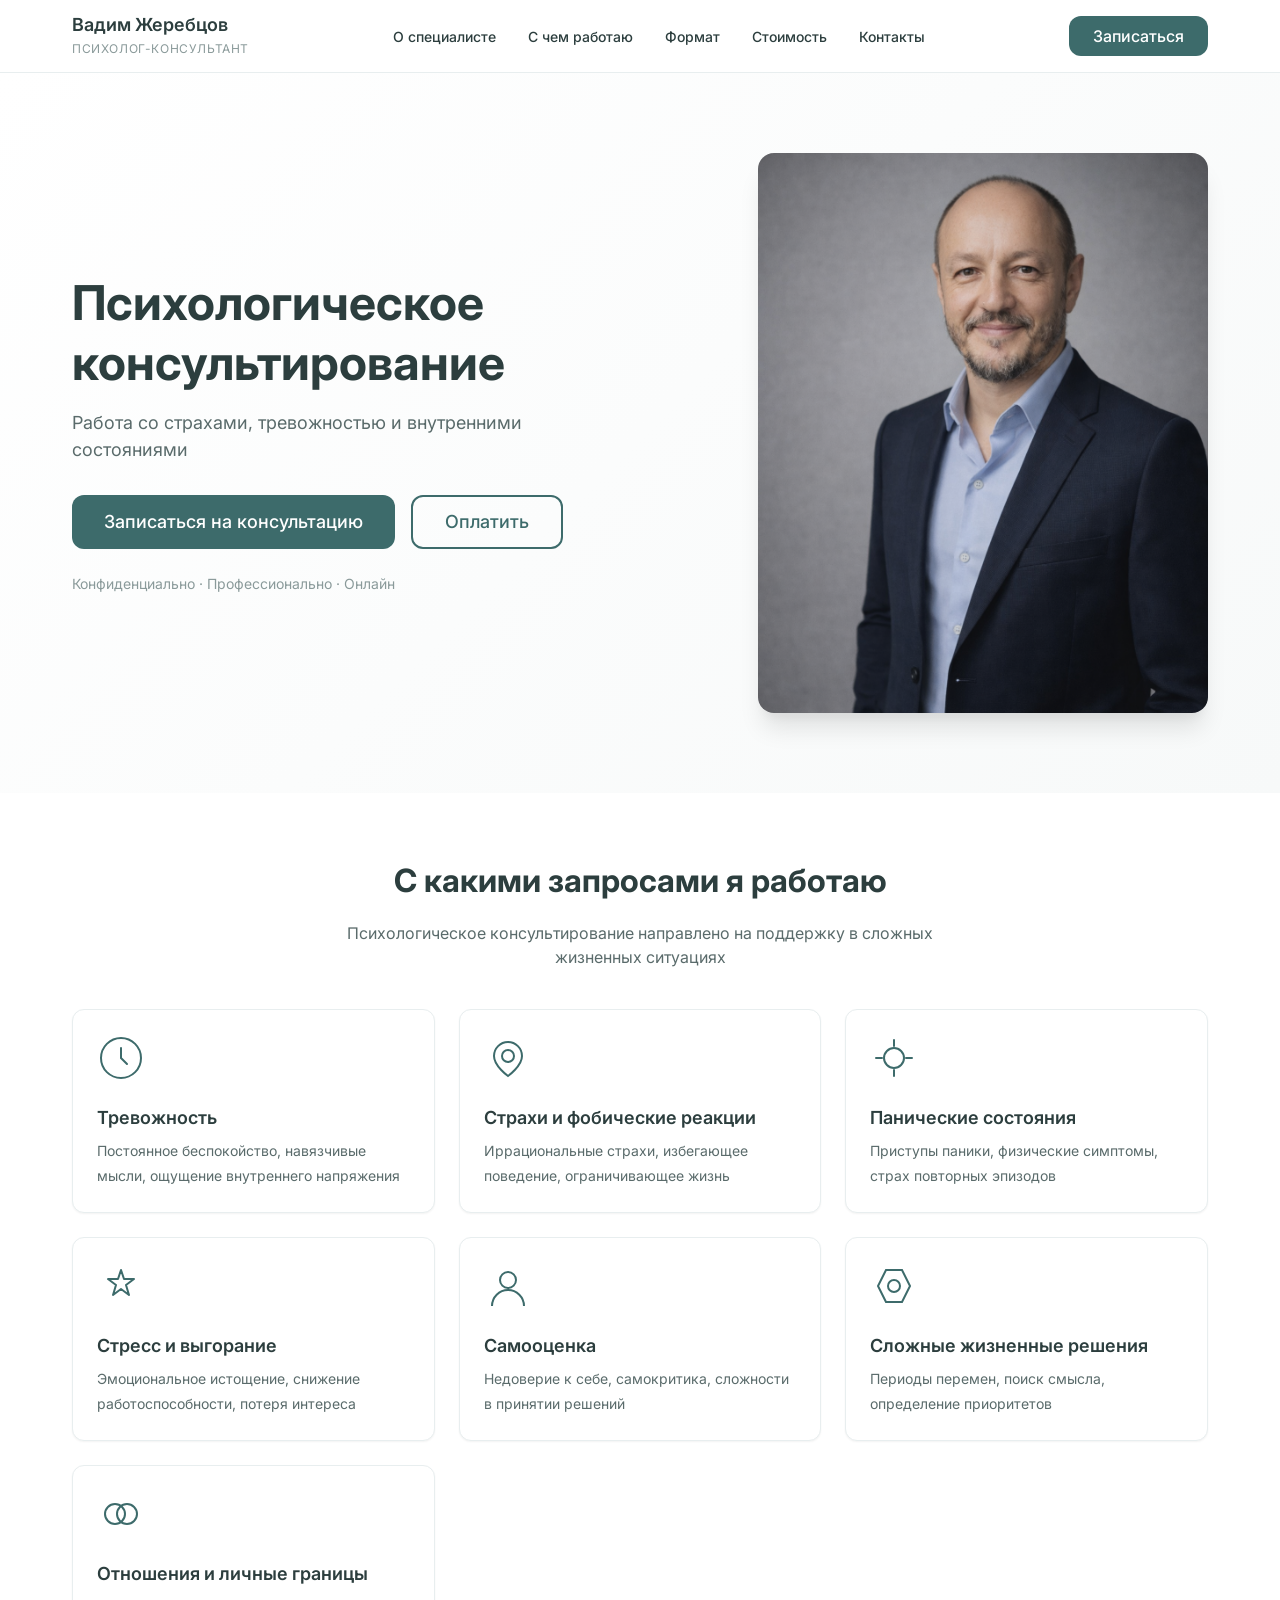
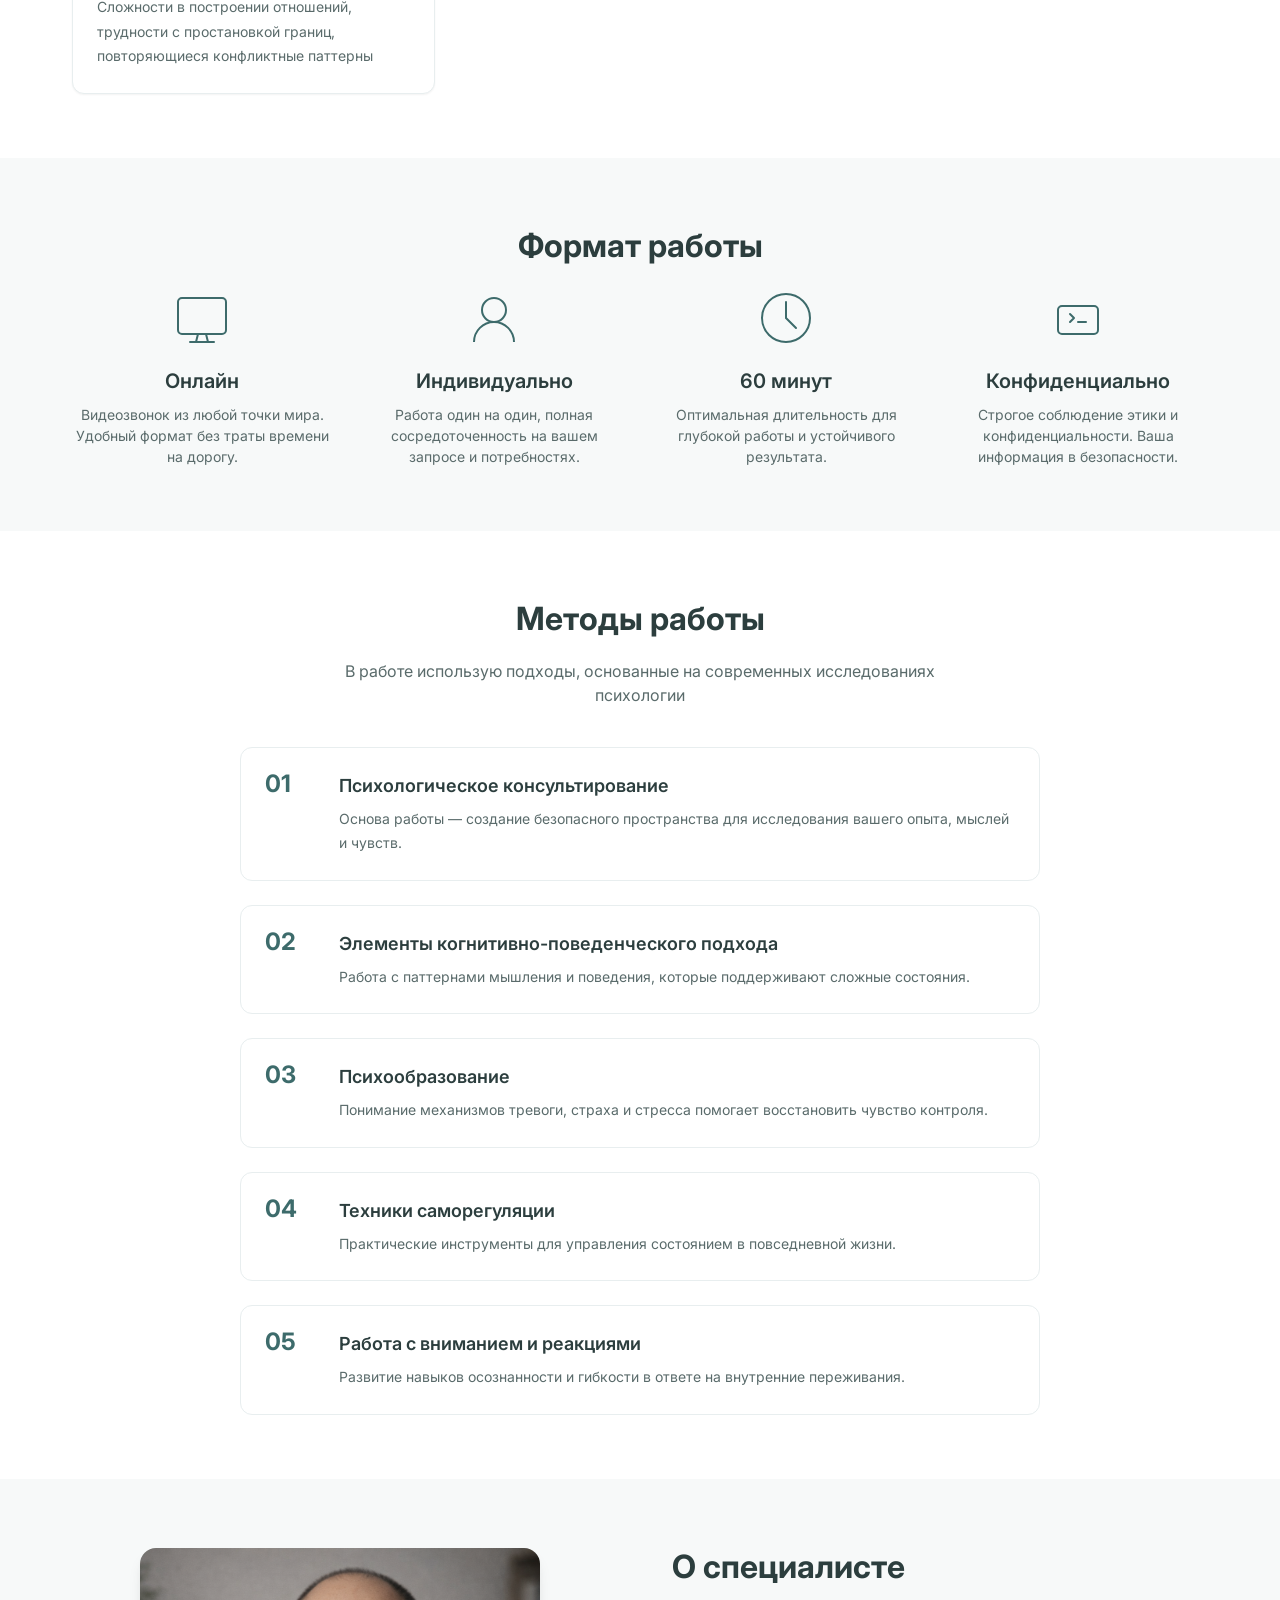
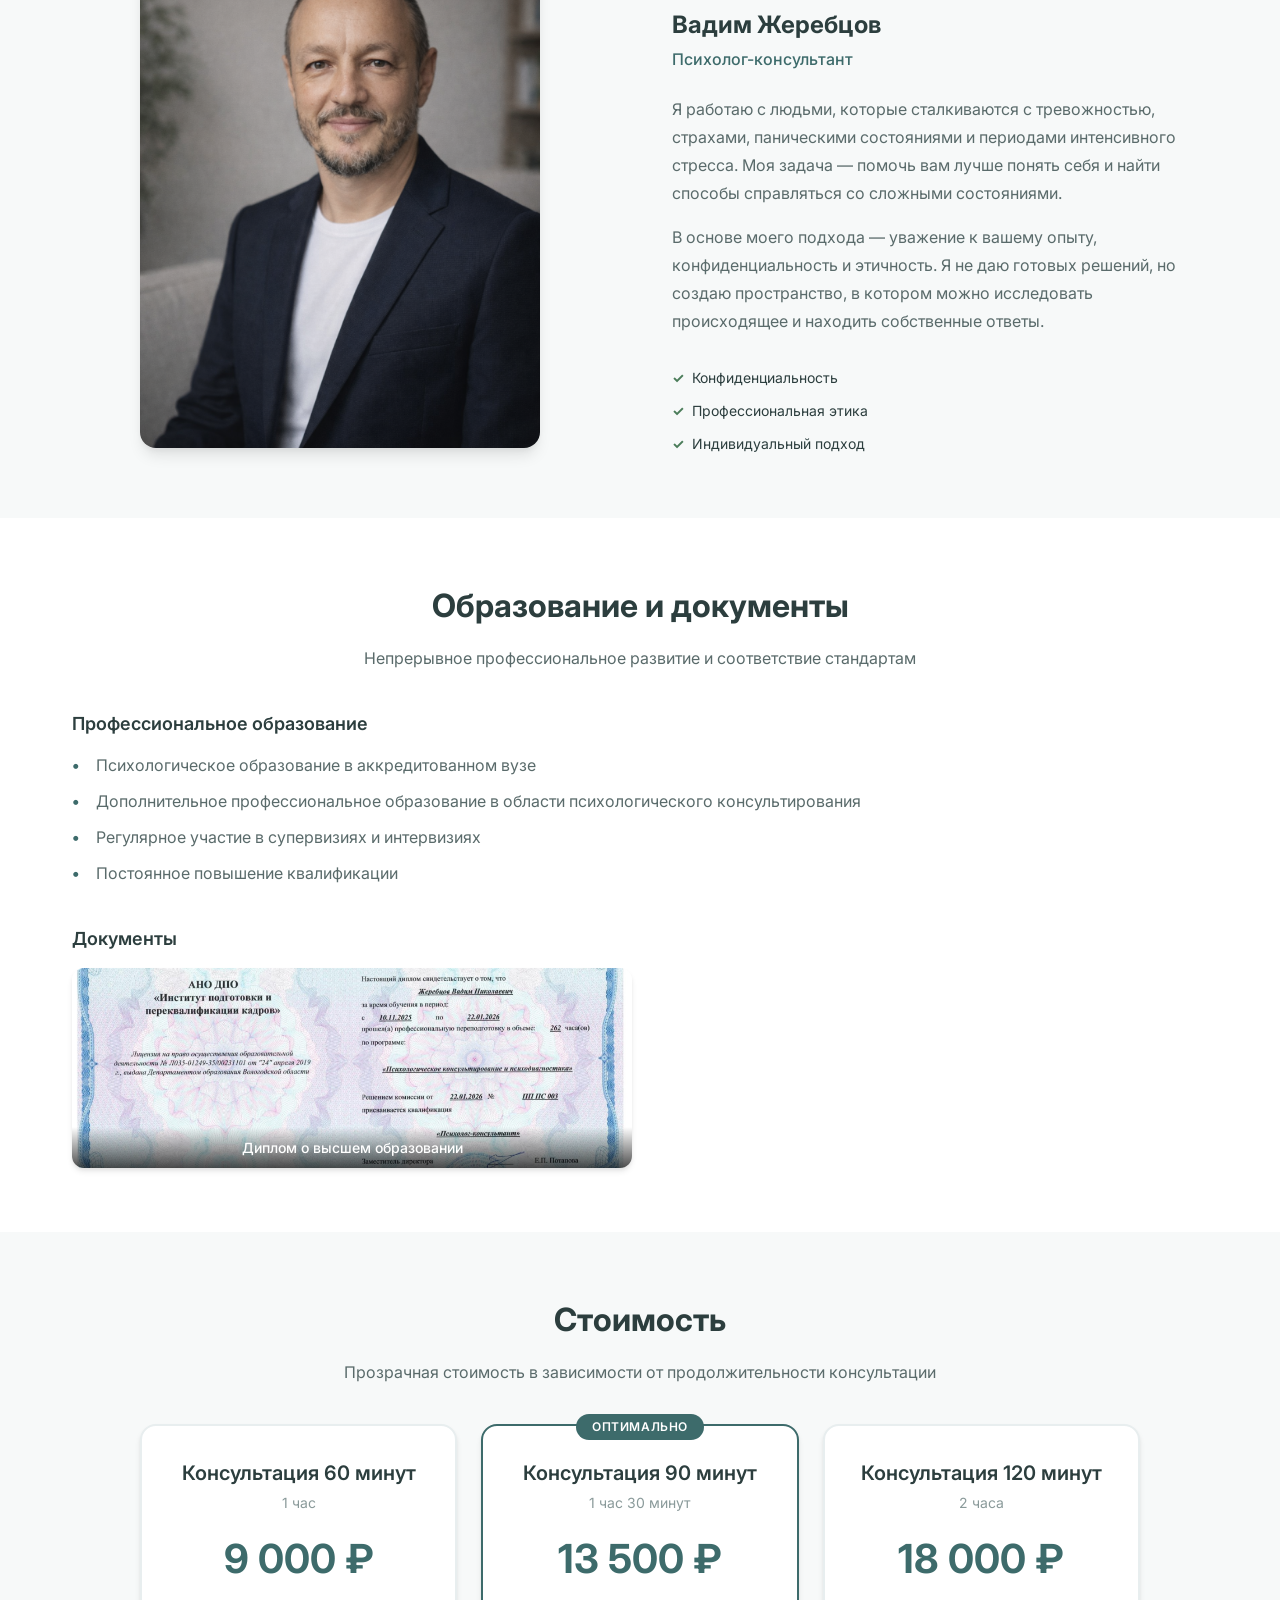
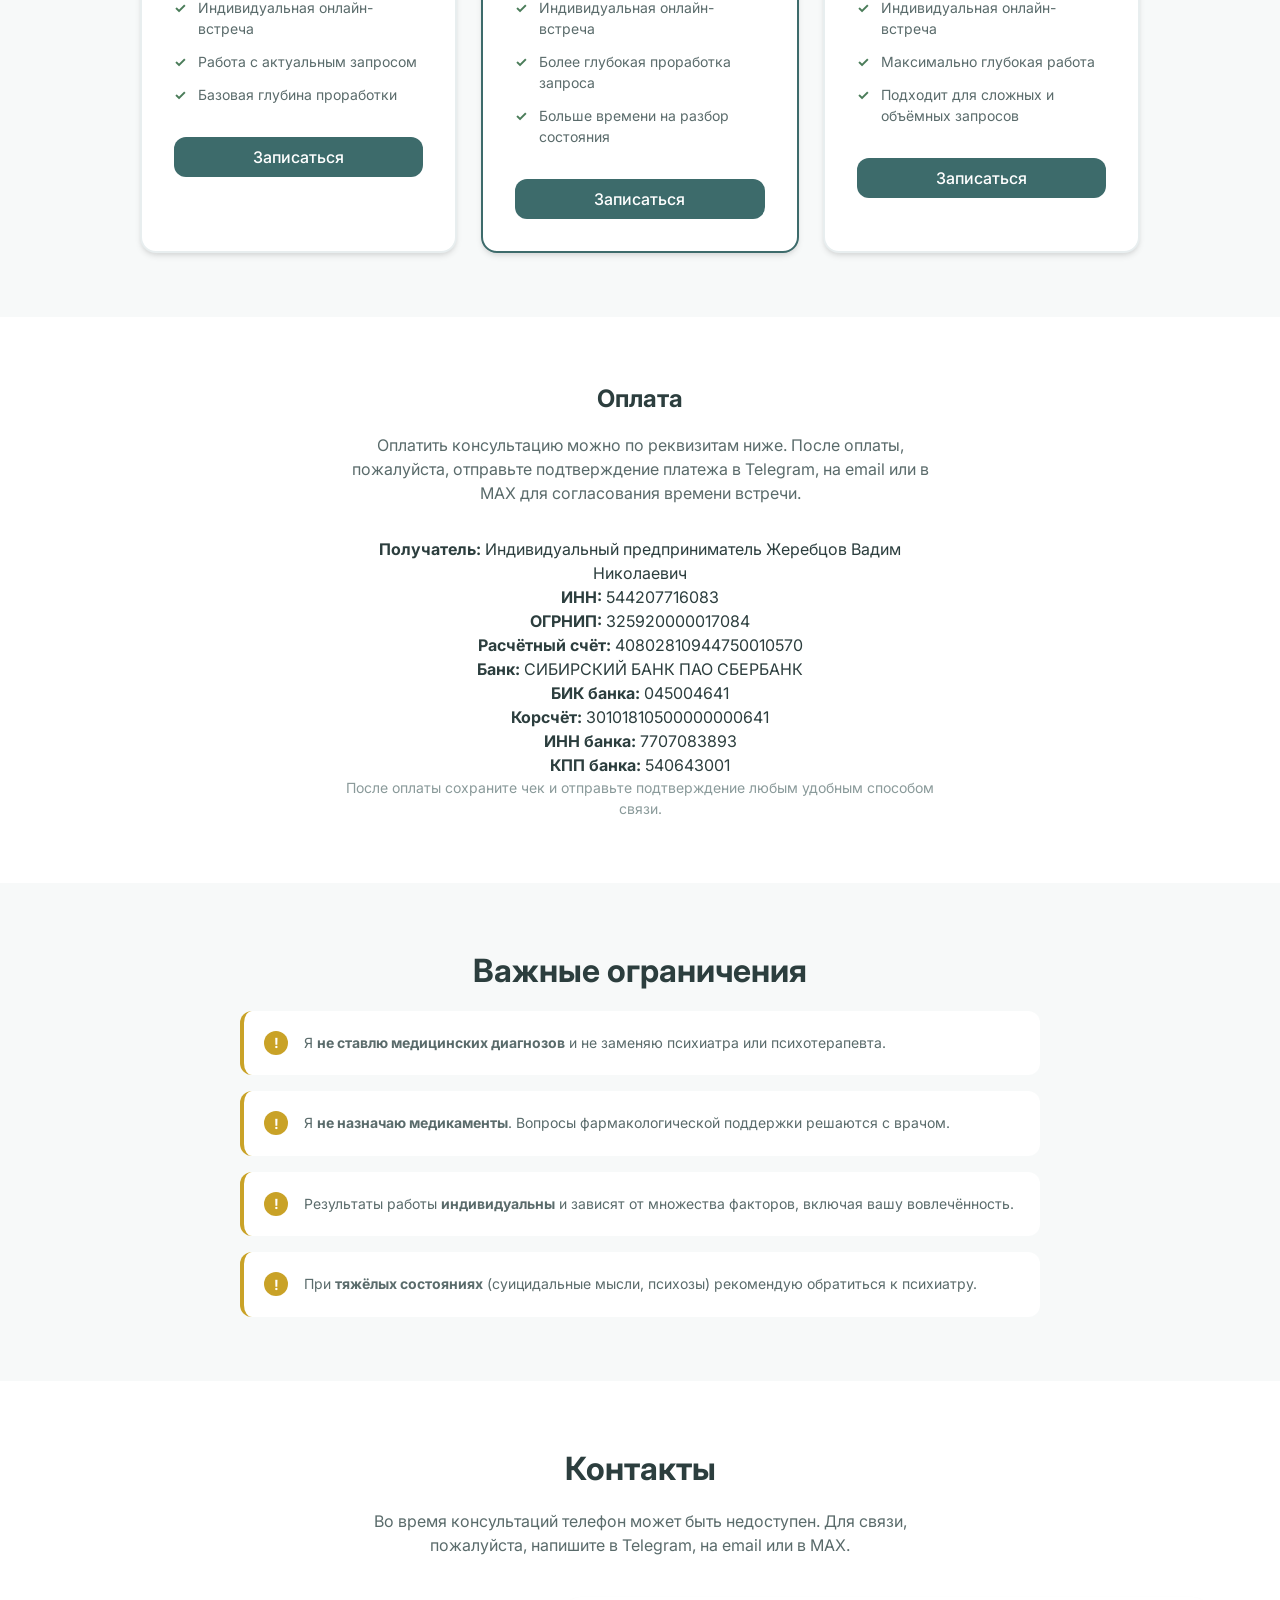
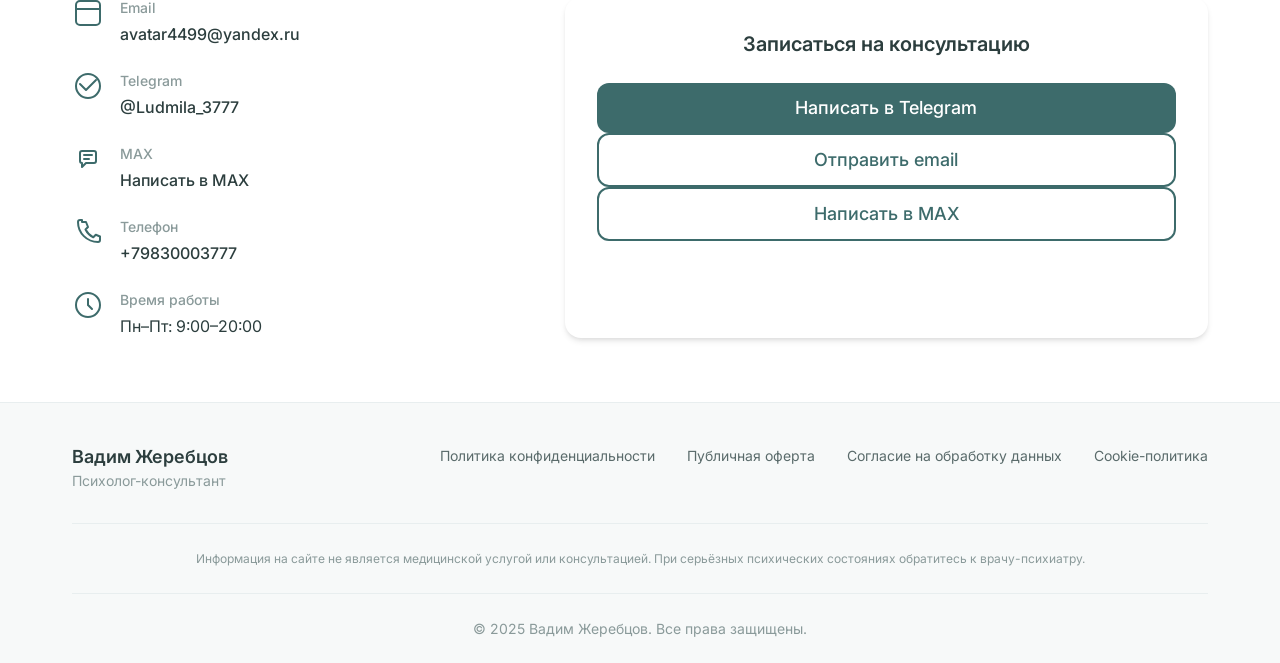
==== commit 8b032068: "Revise payment details and contact information Updated payment instructions and contact methods for " ====
--- a/index.html
+++ b/index.html
@@ -437,13 +437,23 @@
                 <div class="payment-content">
                     <h2 id="payment-title" class="payment-title">Оплата</h2>
                     <p class="payment-text">
-                        Вы можете оплатить консультацию онлайн. После оплаты я свяжусь с вами для согласования времени встречи.
+                        Оплатить консультацию можно по реквизитам ниже. После оплаты, пожалуйста, отправьте подтверждение платежа в Telegram, на email или в MAX для согласования времени встречи.
                     </p>
-                    <button class="btn btn-primary btn-large payment-btn" disabled>
-                        Оплатить консультацию
-                    </button>
+
+                    <div class="payment-details">
+                        <p><strong>Получатель:</strong> Индивидуальный предприниматель Жеребцов Вадим Николаевич</p>
+                        <p><strong>ИНН:</strong> 544207716083</p>
+                        <p><strong>ОГРНИП:</strong> 325920000017084</p>
+                        <p><strong>Расчётный счёт:</strong> 40802810944750010570</p>
+                        <p><strong>Банк:</strong> СИБИРСКИЙ БАНК ПАО СБЕРБАНК</p>
+                        <p><strong>БИК банка:</strong> 045004641</p>
+                        <p><strong>Корсчёт:</strong> 30101810500000000641</p>
+                        <p><strong>ИНН банка:</strong> 7707083893</p>
+                        <p><strong>КПП банка:</strong> 540643001</p>
+                    </div>
+
                     <p class="payment-note">
-                        Платёжный модуль будет подключён после одобрения эквайринга банком
+                        После оплаты сохраните чек и отправьте подтверждение любым удобным способом связи.
                     </p>
                 </div>
             </div>
@@ -479,7 +489,7 @@
             <div class="container">
                 <h2 id="contact-title" class="section-title">Контакты</h2>
                 <p class="section-subtitle">
-                    Во время консультаций телефон может быть недоступен. Для связи, пожалуйста, напишите в Telegram, Instagram или MAX.
+                    Во время консультаций телефон может быть недоступен. Для связи, пожалуйста, напишите в Telegram, на email или в MAX.
                 </p>
                 <div class="contact-grid">
                     <div class="contact-info">
@@ -495,6 +505,7 @@
                                 <a href="mailto:avatar4499@yandex.ru" class="contact-link">avatar4499@yandex.ru</a>
                             </div>
                         </div>
+
                         <div class="contact-item">
                             <div class="contact-icon" aria-hidden="true">
                                 <svg width="32" height="32" viewBox="0 0 32 32" fill="none" xmlns="http://www.w3.org/2000/svg">
@@ -507,6 +518,7 @@
                                 <a href="https://t.me/Ludmila_3777" class="contact-link" target="_blank" rel="noopener noreferrer">@Ludmila_3777</a>
                             </div>
                         </div>
+
                         <div class="contact-item">
                             <div class="contact-icon" aria-hidden="true">
                                 <svg width="32" height="32" viewBox="0 0 32 32" fill="none" xmlns="http://www.w3.org/2000/svg">
@@ -520,19 +532,7 @@
                                 <a href="https://max.ru/u/f9LHodD0cOIIoQlZONSfzugxdmUA5NDmPHk0vUBV46VGsNcCJx2nU3Y0USg" class="contact-link" target="_blank" rel="noopener noreferrer">Написать в MAX</a>
                             </div>
                         </div>
-                        <div class="contact-item">
-                            <div class="contact-icon" aria-hidden="true">
-                                <svg width="32" height="32" viewBox="0 0 32 32" fill="none" xmlns="http://www.w3.org/2000/svg">
-                                    <rect x="7" y="7" width="18" height="18" rx="5" stroke="currentColor" stroke-width="2"/>
-                                    <circle cx="16" cy="16" r="4.5" stroke="currentColor" stroke-width="2"/>
-                                    <circle cx="22.5" cy="9.5" r="1.2" fill="currentColor"/>
-                                </svg>
-                            </div>
-                            <div class="contact-details">
-                                <h3 class="contact-label">Instagram</h3>
-                                <a href="https://instagram.com/vregresse/" class="contact-link" target="_blank" rel="noopener noreferrer">instagram.com/vregresse/</a>
-                            </div>
-                        </div>
+
                         <div class="contact-item">
                             <div class="contact-icon" aria-hidden="true">
                                 <svg width="32" height="32" viewBox="0 0 32 32" fill="none" xmlns="http://www.w3.org/2000/svg">
@@ -544,6 +544,7 @@
                                 <a href="tel:+79830003777" class="contact-link">+79830003777</a>
                             </div>
                         </div>
+
                         <div class="contact-item">
                             <div class="contact-icon" aria-hidden="true">
                                 <svg width="32" height="32" viewBox="0 0 32 32" fill="none" xmlns="http://www.w3.org/2000/svg">
@@ -557,28 +558,22 @@
                             </div>
                         </div>
                     </div>
+
                     <div class="contact-form-wrapper">
                         <h3 class="form-title">Записаться на консультацию</h3>
-                        <div class="form-group">
-                            <p class="contact-text">
-                                
-                            </p>
-                        </div>
+
                         <div class="form-group">
                             <a href="https://t.me/Ludmila_3777" class="btn btn-primary btn-large" target="_blank" rel="noopener noreferrer">
                                 Написать в Telegram
                             </a>
                         </div>
+
                         <div class="form-group">
                             <a href="mailto:avatar4499@yandex.ru" class="btn btn-secondary btn-large">
                                 Отправить email
                             </a>
                         </div>
-                        <div class="form-group">
-                            <a href="https://instagram.com/vregresse/" class="btn btn-secondary btn-large" target="_blank" rel="noopener noreferrer">
-                                Открыть Instagram
-                            </a>
-                        </div>
+
                         <div class="form-group">
                             <a href="https://max.ru/u/f9LHodD0cOIIoQlZONSfzugxdmUA5NDmPHk0vUBV46VGsNcCJx2nU3Y0USg" class="btn btn-secondary btn-large" target="_blank" rel="noopener noreferrer">
                                 Написать в MAX
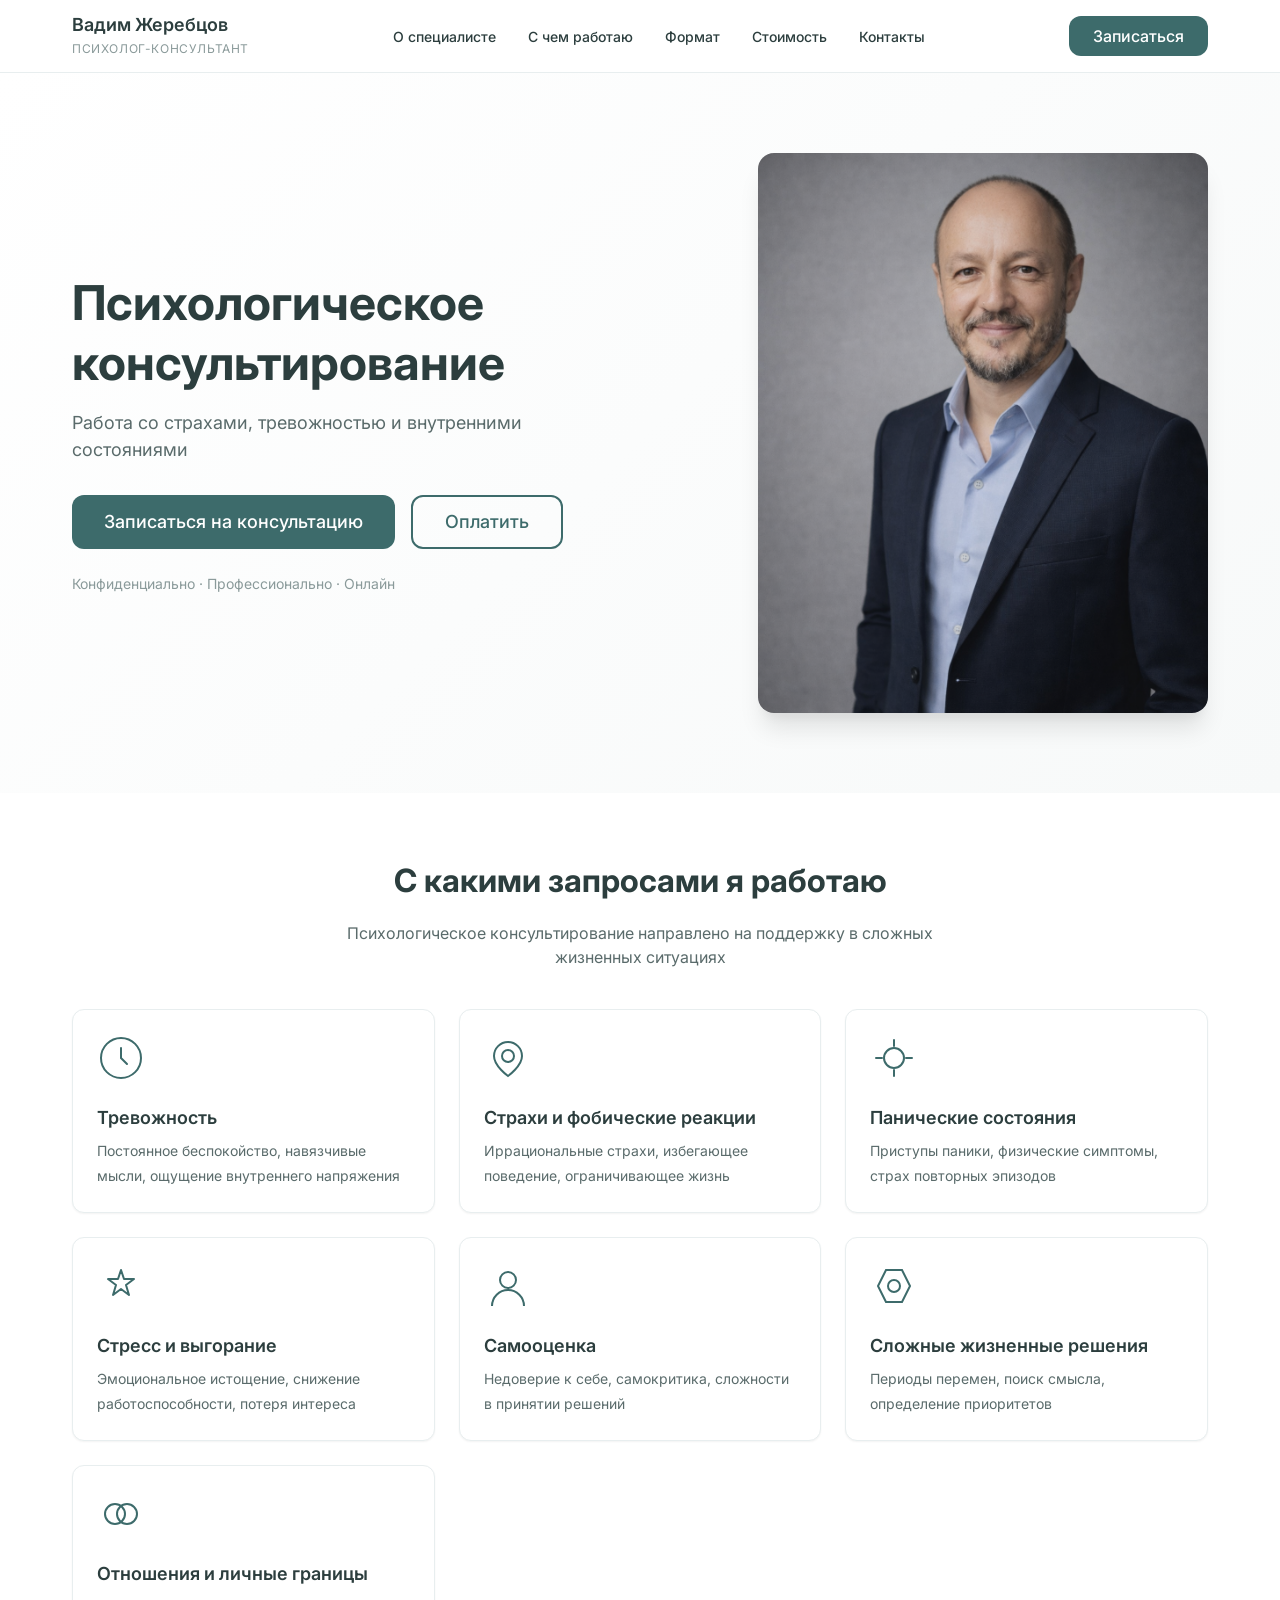
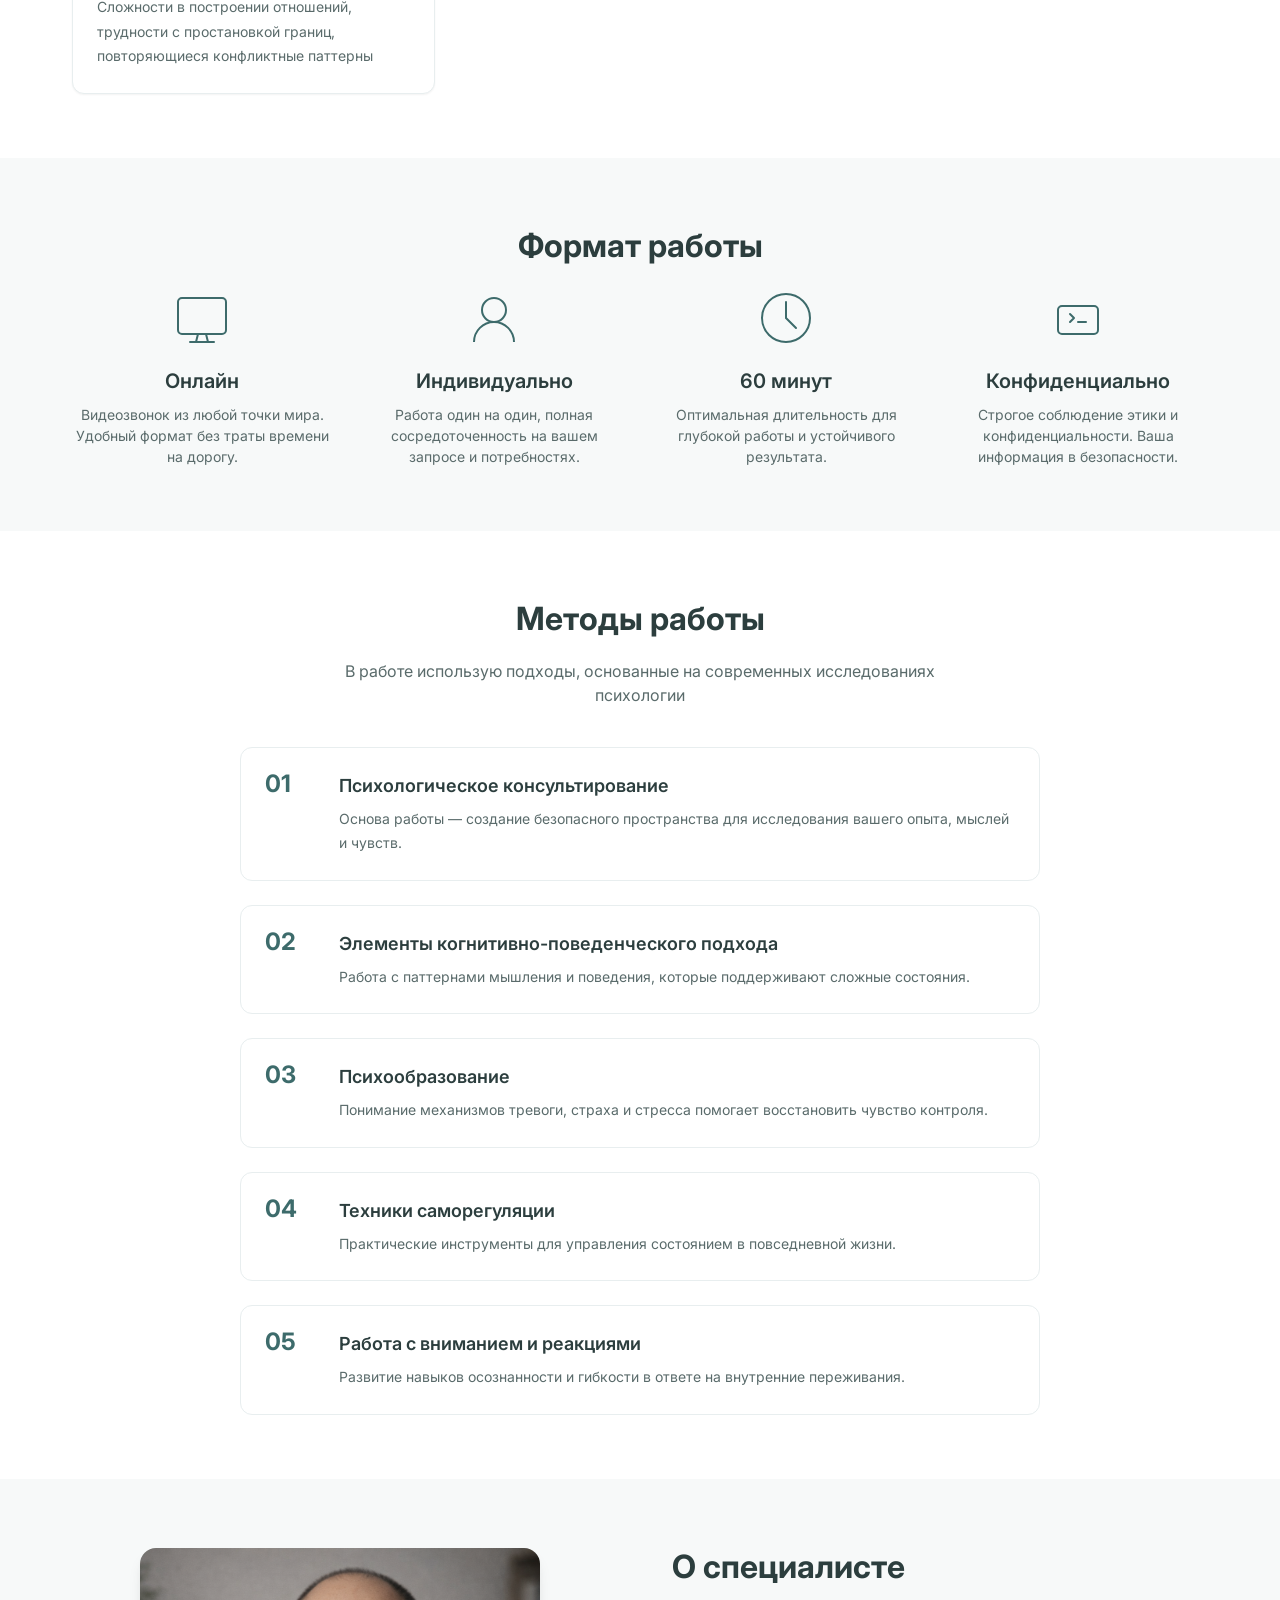
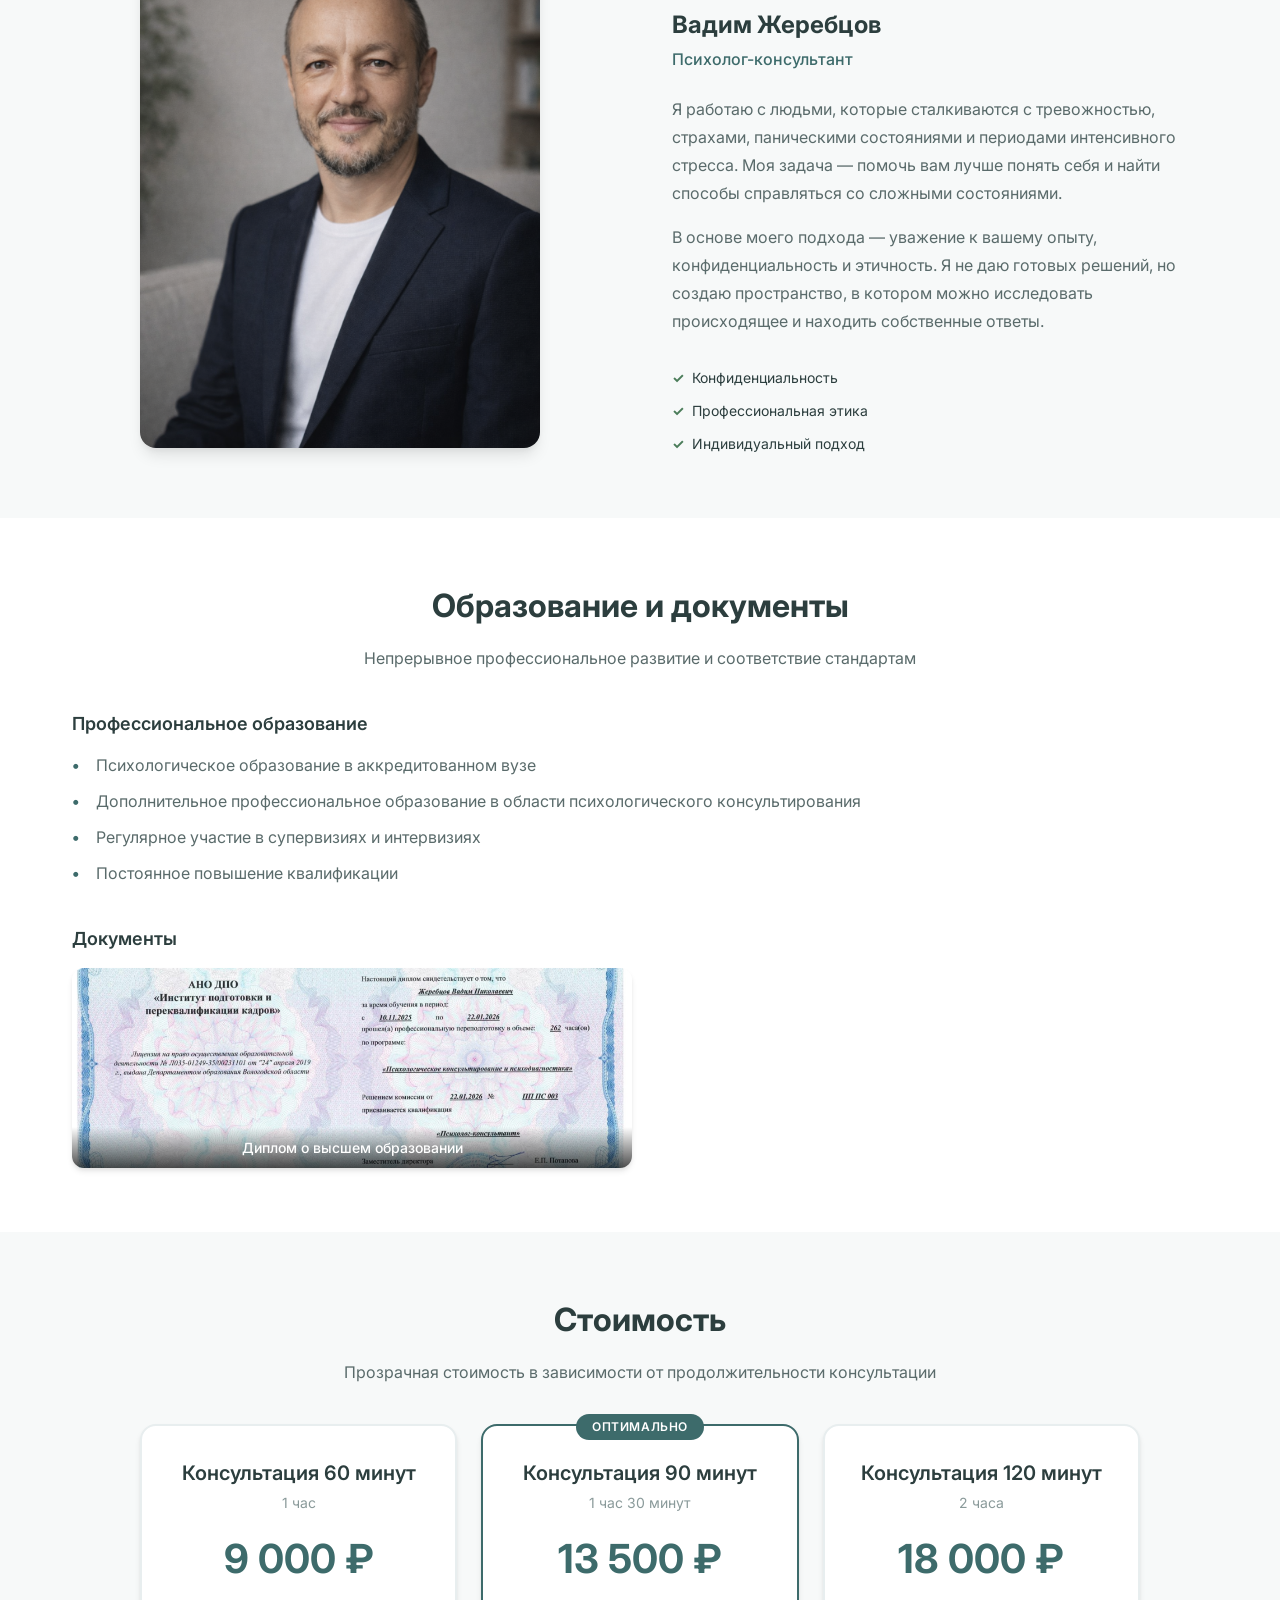
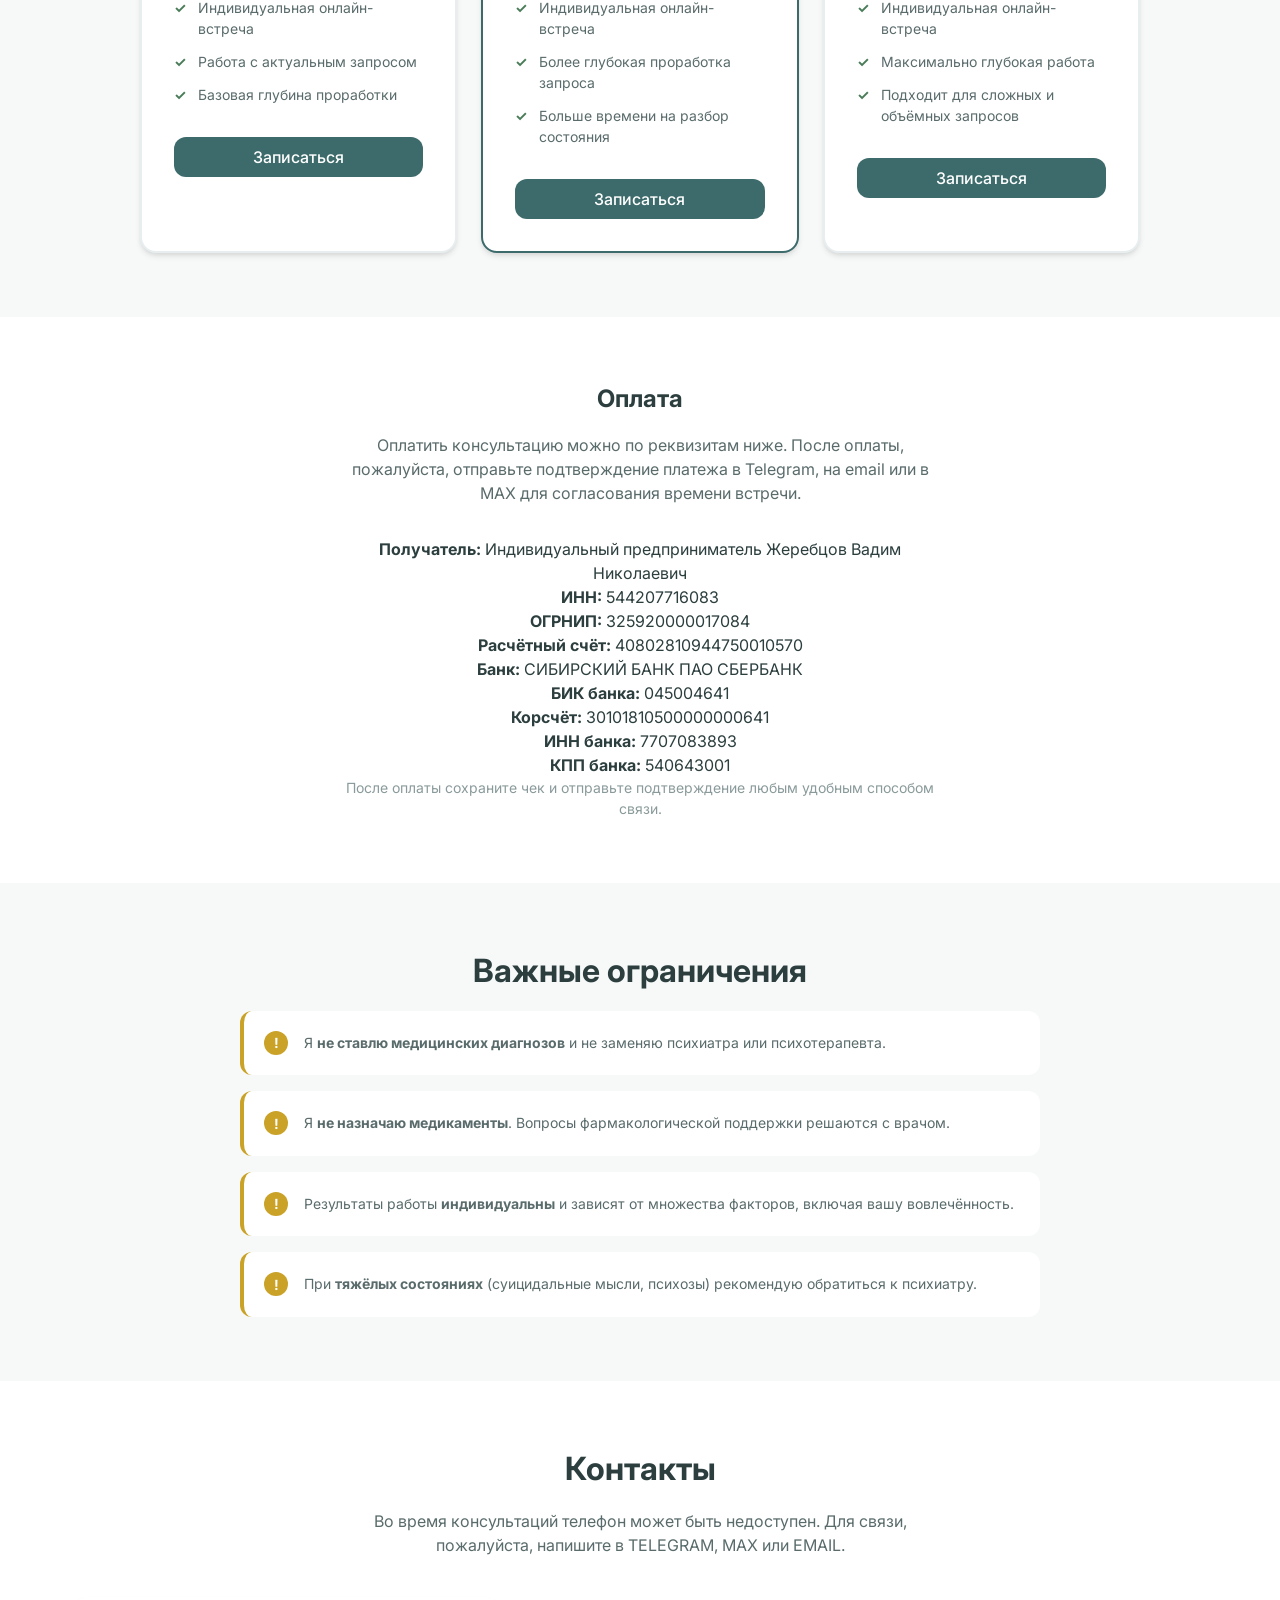
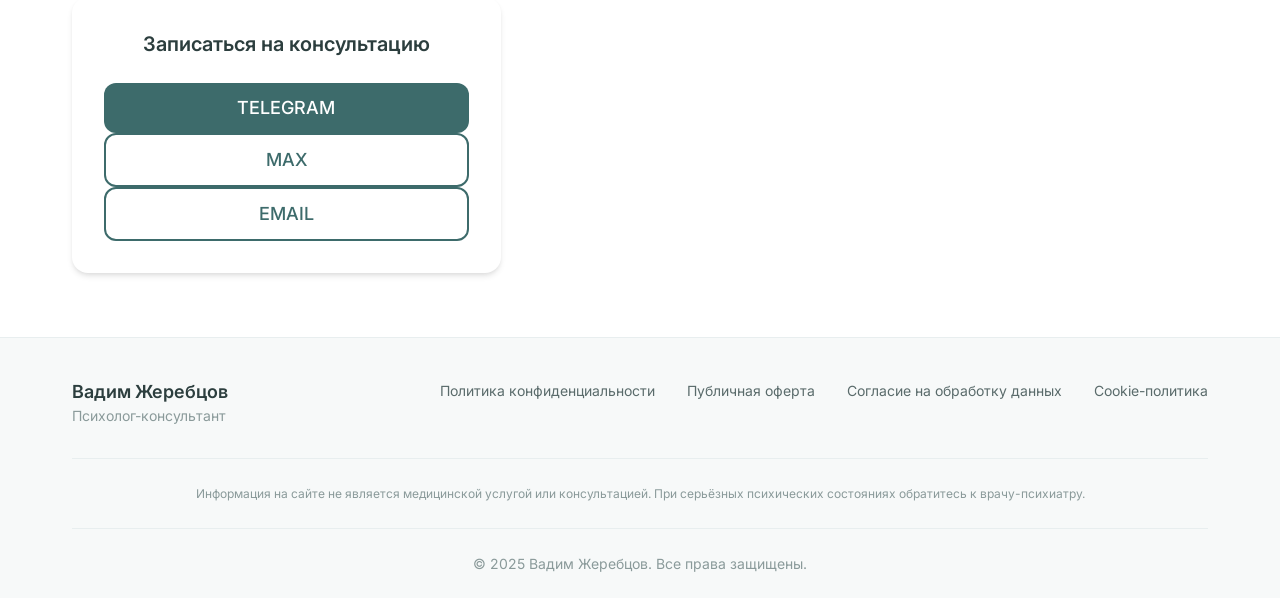
==== commit c13be512: "Revise contact information and accessibility features Updated contact methods and improved accessibi" ====
--- a/index.html
+++ b/index.html
@@ -7,6 +7,7 @@
     <meta name="keywords" content="психолог, консультация, тревожность, страхи, панические атаки, психологическая помощь, онлайн консультация">
     <meta name="author" content="Вадим Жеребцов">
     <meta name="robots" content="index, follow">
+
     <!-- Open Graph -->
     <meta property="og:title" content="Психологическое консультирование — Вадим Жеребцов">
     <meta property="og:description" content="Индивидуальное психологическое консультирование. Работа со страхами, тревожностью и внутренними состояниями.">
@@ -14,42 +15,48 @@
     <meta property="og:url" content="https://vadimzherebtsov.ru/">
     <meta property="og:image" content="https://vadimzherebtsov.ru/assets/vadim-photo-main.jpg">
     <meta property="og:locale" content="ru_RU">
+
     <!-- Twitter Card -->
     <meta name="twitter:card" content="summary_large_image">
     <meta name="twitter:title" content="Психологическое консультирование — Вадим Жеребцов">
     <meta name="twitter:description" content="Индивидуальное психологическое консультирование онлайн.">
     <meta name="twitter:image" content="https://vadimzherebtsov.ru/assets/vadim-photo-main.jpg">
+
     <title>Психологическое консультирование — Вадим Жеребцов</title>
+
     <!-- Favicon -->
     <link rel="icon" type="image/svg+xml" href="assets/favicon.svg">
     <link rel="apple-touch-icon" href="assets/favicon.svg">
+
     <!-- Google Fonts -->
     <link rel="preconnect" href="https://fonts.googleapis.com">
     <link rel="preconnect" href="https://fonts.gstatic.com" crossorigin>
     <link href="https://fonts.googleapis.com/css2?family=Inter:wght@300;400;500;600;700&display=swap" rel="stylesheet">
+
     <!-- Styles -->
     <link rel="stylesheet" href="css/styles.css">
+
     <!-- Schema.org markup -->
     <script type="application/ld+json">
-        {
-            "@context": "https://schema.org",
-            "@type": "ProfessionalService",
-            "name": "Психологическое консультирование — Вадим Жеребцов",
-            "description": "Индивидуальное психологическое консультирование. Работа со страхами, тревожностью, паническими состояниями.",
-            "url": "https://vadimzherebtsov.ru/",
-            "telephone": "+79830003777",
-            "address": {
-                "@type": "PostalAddress",
-                "addressCountry": "RU"
-            },
-            "priceRange": "9000-18000 RUB",
-            "openingHoursSpecification": {
-                "@type": "OpeningHoursSpecification",
-                "dayOfWeek": ["Monday", "Tuesday", "Wednesday", "Thursday", "Friday"],
-                "opens": "09:00",
-                "closes": "20:00"
-            }
-        }
+    {
+      "@context": "https://schema.org",
+      "@type": "ProfessionalService",
+      "name": "Психологическое консультирование — Вадим Жеребцов",
+      "description": "Индивидуальное психологическое консультирование. Работа со страхами, тревожностью, паническими состояниями.",
+      "url": "https://vadimzherebtsov.ru/",
+      "telephone": "+79830003777",
+      "address": {
+        "@type": "PostalAddress",
+        "addressCountry": "RU"
+      },
+      "priceRange": "9000-18000 RUB",
+      "openingHoursSpecification": {
+        "@type": "OpeningHoursSpecification",
+        "dayOfWeek": ["Monday", "Tuesday", "Wednesday", "Thursday", "Friday"],
+        "opens": "09:00",
+        "closes": "20:00"
+      }
+    }
     </script>
 </head>
 <body>
@@ -63,6 +70,7 @@
                 <span class="logo-text">Вадим Жеребцов</span>
                 <span class="logo-subtitle">психолог-консультант</span>
             </a>
+
             <nav class="nav" role="navigation" aria-label="Основная навигация">
                 <button class="nav-toggle" aria-expanded="false" aria-controls="nav-menu" aria-label="Открыть меню">
                     <span class="nav-toggle-line"></span>
@@ -77,6 +85,7 @@
                     <li role="none"><a href="#contact" class="nav-link" role="menuitem">Контакты</a></li>
                 </ul>
             </nav>
+
             <a href="#contact" class="btn btn-primary header-cta">Записаться</a>
         </div>
     </header>
@@ -113,6 +122,7 @@
                 <p class="section-subtitle">
                     Психологическое консультирование направлено на поддержку в сложных жизненных ситуациях
                 </p>
+
                 <div class="services-grid">
                     <article class="service-card">
                         <div class="service-icon" aria-hidden="true">
@@ -126,6 +136,7 @@
                             Постоянное беспокойство, навязчивые мысли, ощущение внутреннего напряжения
                         </p>
                     </article>
+
                     <article class="service-card">
                         <div class="service-icon" aria-hidden="true">
                             <svg width="48" height="48" viewBox="0 0 48 48" fill="none" xmlns="http://www.w3.org/2000/svg">
@@ -138,6 +149,7 @@
                             Иррациональные страхи, избегающее поведение, ограничивающее жизнь
                         </p>
                     </article>
+
                     <article class="service-card">
                         <div class="service-icon" aria-hidden="true">
                             <svg width="48" height="48" viewBox="0 0 48 48" fill="none" xmlns="http://www.w3.org/2000/svg">
@@ -150,6 +162,7 @@
                             Приступы паники, физические симптомы, страх повторных эпизодов
                         </p>
                     </article>
+
                     <article class="service-card">
                         <div class="service-icon" aria-hidden="true">
                             <svg width="48" height="48" viewBox="0 0 48 48" fill="none" xmlns="http://www.w3.org/2000/svg">
@@ -161,6 +174,7 @@
                             Эмоциональное истощение, снижение работоспособности, потеря интереса
                         </p>
                     </article>
+
                     <article class="service-card">
                         <div class="service-icon" aria-hidden="true">
                             <svg width="48" height="48" viewBox="0 0 48 48" fill="none" xmlns="http://www.w3.org/2000/svg">
@@ -173,6 +187,7 @@
                             Недоверие к себе, самокритика, сложности в принятии решений
                         </p>
                     </article>
+
                     <article class="service-card">
                         <div class="service-icon" aria-hidden="true">
                             <svg width="48" height="48" viewBox="0 0 48 48" fill="none" xmlns="http://www.w3.org/2000/svg">
@@ -185,6 +200,7 @@
                             Периоды перемен, поиск смысла, определение приоритетов
                         </p>
                     </article>
+
                     <article class="service-card service-card-wide">
                         <div class="service-icon" aria-hidden="true">
                             <svg width="48" height="48" viewBox="0 0 48 48" fill="none" xmlns="http://www.w3.org/2000/svg">
@@ -219,6 +235,7 @@
                             Видеозвонок из любой точки мира. Удобный формат без траты времени на дорогу.
                         </p>
                     </div>
+
                     <div class="format-item">
                         <div class="format-icon" aria-hidden="true">
                             <svg width="64" height="64" viewBox="0 0 64 64" fill="none" xmlns="http://www.w3.org/2000/svg">
@@ -231,6 +248,7 @@
                             Работа один на один, полная сосредоточенность на вашем запросе и потребностях.
                         </p>
                     </div>
+
                     <div class="format-item">
                         <div class="format-icon" aria-hidden="true">
                             <svg width="64" height="64" viewBox="0 0 64 64" fill="none" xmlns="http://www.w3.org/2000/svg">
@@ -243,6 +261,7 @@
                             Оптимальная длительность для глубокой работы и устойчивого результата.
                         </p>
                     </div>
+
                     <div class="format-item">
                         <div class="format-icon" aria-hidden="true">
                             <svg width="64" height="64" viewBox="0 0 64 64" fill="none" xmlns="http://www.w3.org/2000/svg">
@@ -267,6 +286,7 @@
                 <p class="section-subtitle">
                     В работе использую подходы, основанные на современных исследованиях психологии
                 </p>
+
                 <div class="methods-list">
                     <article class="method-item">
                         <div class="method-number" aria-hidden="true">01</div>
@@ -277,6 +297,7 @@
                             </p>
                         </div>
                     </article>
+
                     <article class="method-item">
                         <div class="method-number" aria-hidden="true">02</div>
                         <div class="method-content">
@@ -286,6 +307,7 @@
                             </p>
                         </div>
                     </article>
+
                     <article class="method-item">
                         <div class="method-number" aria-hidden="true">03</div>
                         <div class="method-content">
@@ -295,6 +317,7 @@
                             </p>
                         </div>
                     </article>
+
                     <article class="method-item">
                         <div class="method-number" aria-hidden="true">04</div>
                         <div class="method-content">
@@ -304,6 +327,7 @@
                             </p>
                         </div>
                     </article>
+
                     <article class="method-item">
                         <div class="method-number" aria-hidden="true">05</div>
                         <div class="method-content">
@@ -404,6 +428,7 @@
                         </ul>
                         <a href="#contact" class="btn btn-primary pricing-btn">Записаться</a>
                     </article>
+
                     <article class="pricing-card pricing-card-featured">
                         <span class="pricing-badge">Оптимально</span>
                         <h3 class="pricing-name">Консультация 90 минут</h3>
@@ -416,6 +441,7 @@
                         </ul>
                         <a href="#contact" class="btn btn-primary pricing-btn">Записаться</a>
                     </article>
+
                     <article class="pricing-card">
                         <h3 class="pricing-name">Консультация 120 минут</h3>
                         <p class="pricing-duration">2 часа</p>
@@ -439,7 +465,6 @@
                     <p class="payment-text">
                         Оплатить консультацию можно по реквизитам ниже. После оплаты, пожалуйста, отправьте подтверждение платежа в Telegram, на email или в MAX для согласования времени встречи.
                     </p>
-
                     <div class="payment-details">
                         <p><strong>Получатель:</strong> Индивидуальный предприниматель Жеребцов Вадим Николаевич</p>
                         <p><strong>ИНН:</strong> 544207716083</p>
@@ -451,7 +476,6 @@
                         <p><strong>ИНН банка:</strong> 7707083893</p>
                         <p><strong>КПП банка:</strong> 540643001</p>
                     </div>
-
                     <p class="payment-note">
                         После оплаты сохраните чек и отправьте подтверждение любым удобным способом связи.
                     </p>
@@ -489,94 +513,24 @@
             <div class="container">
                 <h2 id="contact-title" class="section-title">Контакты</h2>
                 <p class="section-subtitle">
-                    Во время консультаций телефон может быть недоступен. Для связи, пожалуйста, напишите в Telegram, на email или в MAX.
+                    Во время консультаций телефон может быть недоступен. Для связи, пожалуйста, напишите в TELEGRAM, MAX или EMAIL.
                 </p>
                 <div class="contact-grid">
-                    <div class="contact-info">
-                        <div class="contact-item">
-                            <div class="contact-icon" aria-hidden="true">
-                                <svg width="32" height="32" viewBox="0 0 32 32" fill="none" xmlns="http://www.w3.org/2000/svg">
-                                    <path d="M28 12V24C28 26.209 26.209 28 24 28H8C5.791 28 4 26.209 4 24V12" stroke="currentColor" stroke-width="2"/>
-                                    <path d="M28 8C28 5.791 26.209 4 24 4H8C5.791 4 4 5.791 4 8V12H28V8Z" stroke="currentColor" stroke-width="2"/>
-                                </svg>
-                            </div>
-                            <div class="contact-details">
-                                <h3 class="contact-label">Email</h3>
-                                <a href="mailto:avatar4499@yandex.ru" class="contact-link">avatar4499@yandex.ru</a>
-                            </div>
-                        </div>
-
-                        <div class="contact-item">
-                            <div class="contact-icon" aria-hidden="true">
-                                <svg width="32" height="32" viewBox="0 0 32 32" fill="none" xmlns="http://www.w3.org/2000/svg">
-                                    <path d="M24 10L14 20L8 14" stroke="currentColor" stroke-width="2" stroke-linecap="round" stroke-linejoin="round"/>
-                                    <circle cx="16" cy="16" r="12" stroke="currentColor" stroke-width="2"/>
-                                </svg>
-                            </div>
-                            <div class="contact-details">
-                                <h3 class="contact-label">Telegram</h3>
-                                <a href="https://t.me/Ludmila_3777" class="contact-link" target="_blank" rel="noopener noreferrer">@Ludmila_3777</a>
-                            </div>
-                        </div>
-
-                        <div class="contact-item">
-                            <div class="contact-icon" aria-hidden="true">
-                                <svg width="32" height="32" viewBox="0 0 32 32" fill="none" xmlns="http://www.w3.org/2000/svg">
-                                    <path d="M8 10C8 8.895 8.895 8 10 8H22C23.105 8 24 8.895 24 10V18C24 19.105 23.105 20 22 20H14L10 24V20C8.895 20 8 19.105 8 18V10Z" stroke="currentColor" stroke-width="2" stroke-linejoin="round"/>
-                                    <path d="M12 12H20" stroke="currentColor" stroke-width="2" stroke-linecap="round"/>
-                                    <path d="M12 16H17" stroke="currentColor" stroke-width="2" stroke-linecap="round"/>
-                                </svg>
-                            </div>
-                            <div class="contact-details">
-                                <h3 class="contact-label">MAX</h3>
-                                <a href="https://max.ru/u/f9LHodD0cOIIoQlZONSfzugxdmUA5NDmPHk0vUBV46VGsNcCJx2nU3Y0USg" class="contact-link" target="_blank" rel="noopener noreferrer">Написать в MAX</a>
-                            </div>
-                        </div>
-
-                        <div class="contact-item">
-                            <div class="contact-icon" aria-hidden="true">
-                                <svg width="32" height="32" viewBox="0 0 32 32" fill="none" xmlns="http://www.w3.org/2000/svg">
-                                    <path d="M10 6H14L16 11L13.5 13.5C15.2 16.9 17.9 19.6 21.3 21.3L23.8 18.8L28 20.5V24C28 25.1 27.1 26 26 26C14.954 26 6 17.046 6 6C6 4.9 6.9 4 8 4H10V6Z" stroke="currentColor" stroke-width="2" stroke-linejoin="round"/>
-                                </svg>
-                            </div>
-                            <div class="contact-details">
-                                <h3 class="contact-label">Телефон</h3>
-                                <a href="tel:+79830003777" class="contact-link">+79830003777</a>
-                            </div>
-                        </div>
-
-                        <div class="contact-item">
-                            <div class="contact-icon" aria-hidden="true">
-                                <svg width="32" height="32" viewBox="0 0 32 32" fill="none" xmlns="http://www.w3.org/2000/svg">
-                                    <circle cx="16" cy="16" r="12" stroke="currentColor" stroke-width="2"/>
-                                    <path d="M16 10V16L20 20" stroke="currentColor" stroke-width="2" stroke-linecap="round"/>
-                                </svg>
-                            </div>
-                            <div class="contact-details">
-                                <h3 class="contact-label">Время работы</h3>
-                                <p class="contact-text">Пн–Пт: 9:00–20:00</p>
-                            </div>
-                        </div>
-                    </div>
-
                     <div class="contact-form-wrapper">
                         <h3 class="form-title">Записаться на консультацию</h3>
-
                         <div class="form-group">
                             <a href="https://t.me/Ludmila_3777" class="btn btn-primary btn-large" target="_blank" rel="noopener noreferrer">
-                                Написать в Telegram
+                                TELEGRAM
                             </a>
                         </div>
-
+                        <div class="form-group">
+                            <a href="https://max.ru/u/f9LHodD0cOIIoQlZONSfzugxdmUA5NDmPHk0vUBV46VGsNcCJx2nU3Y0USg" class="btn btn-secondary btn-large" target="_blank" rel="noopener noreferrer">
+                                MAX
+                            </a>
+                        </div>
                         <div class="form-group">
                             <a href="mailto:avatar4499@yandex.ru" class="btn btn-secondary btn-large">
-                                Отправить email
-                            </a>
-                        </div>
-
-                        <div class="form-group">
-                            <a href="https://max.ru/u/f9LHodD0cOIIoQlZONSfzugxdmUA5NDmPHk0vUBV46VGsNcCJx2nU3Y0USg" class="btn btn-secondary btn-large" target="_blank" rel="noopener noreferrer">
-                                Написать в MAX
+                                EMAIL
                             </a>
                         </div>
                     </div>
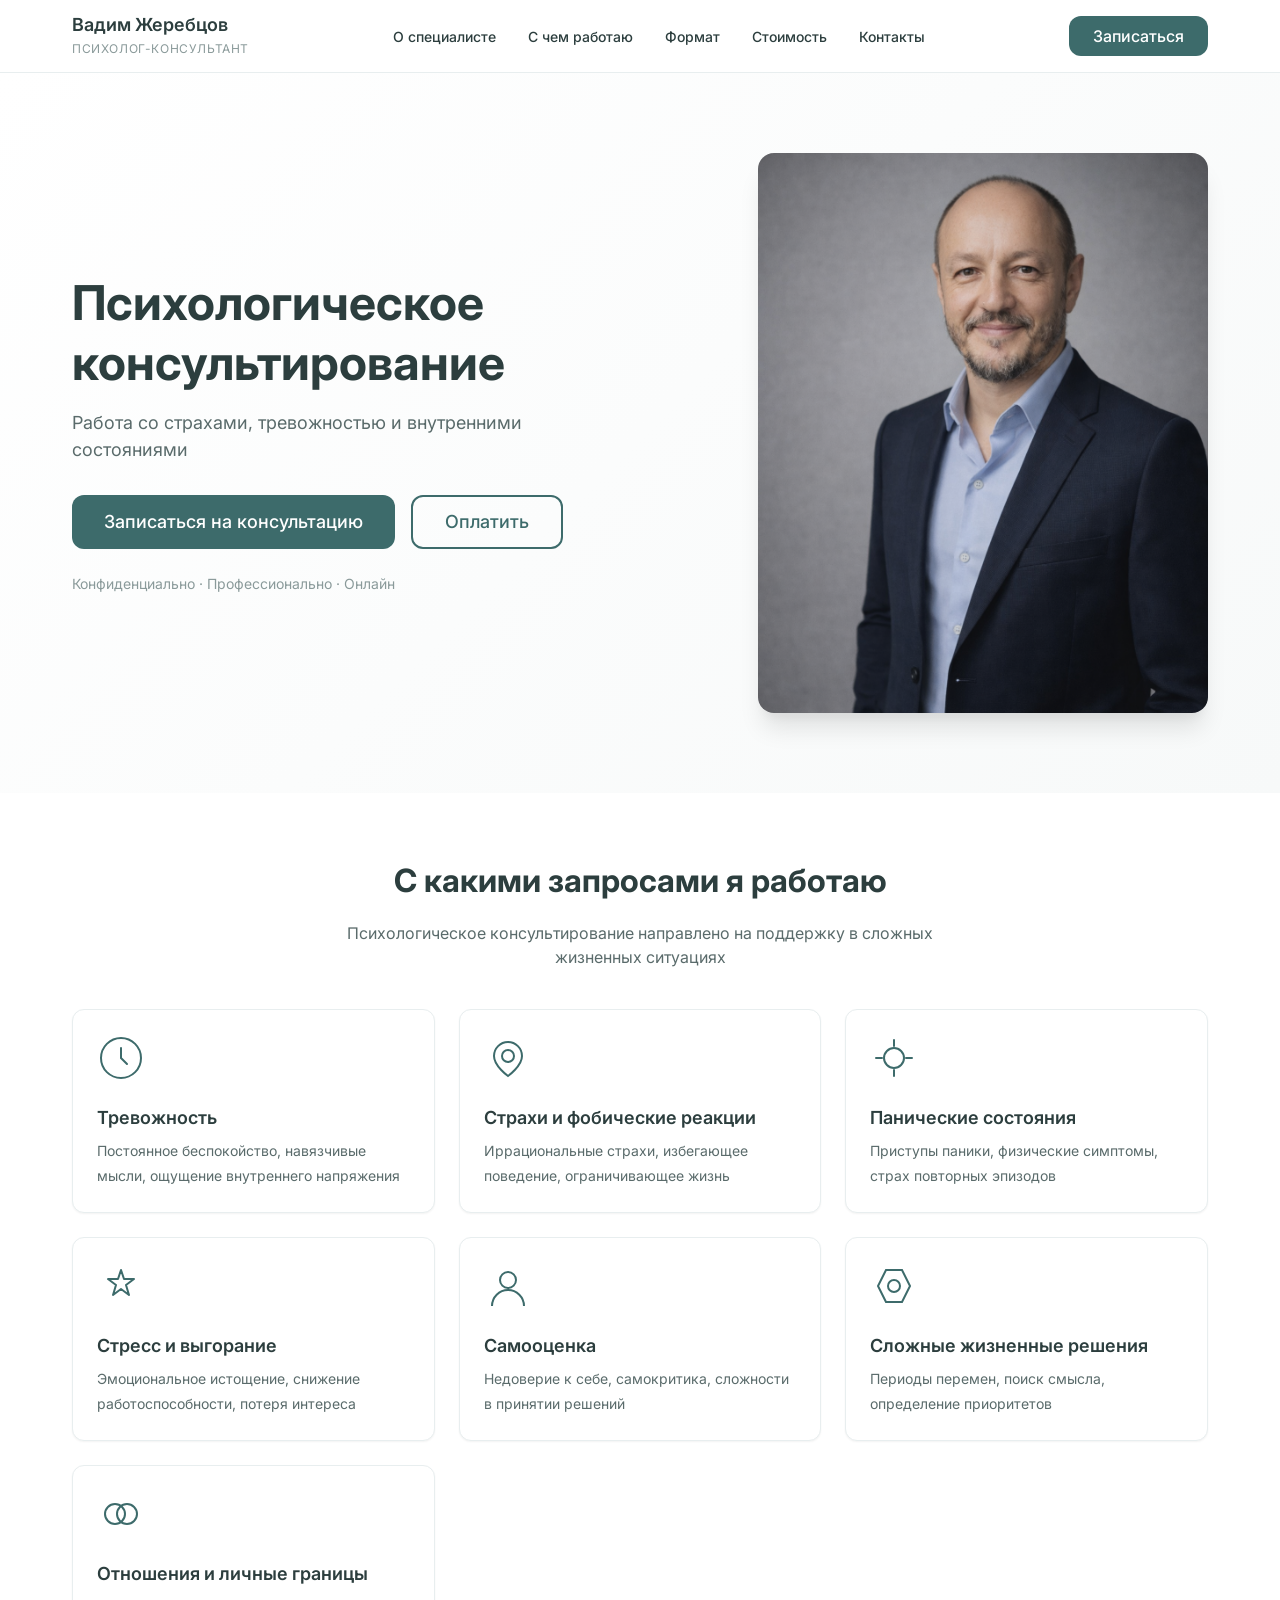
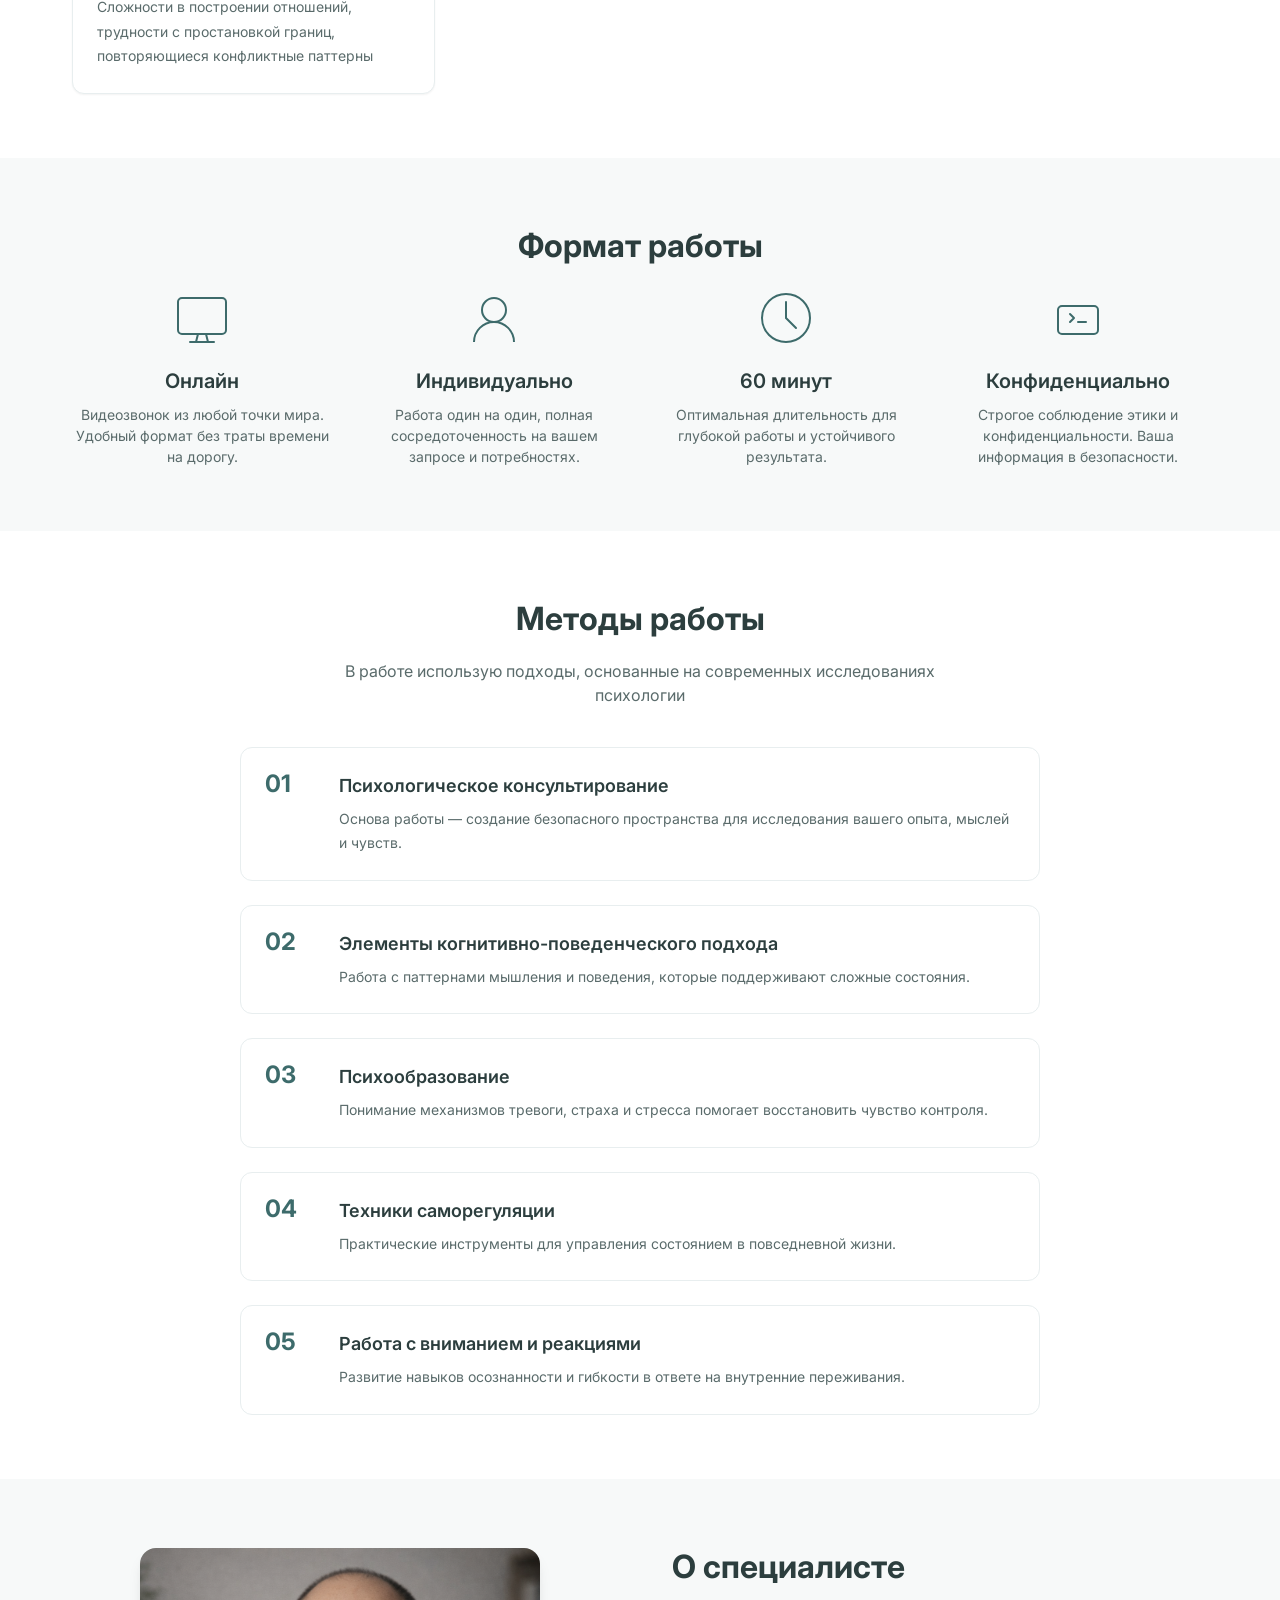
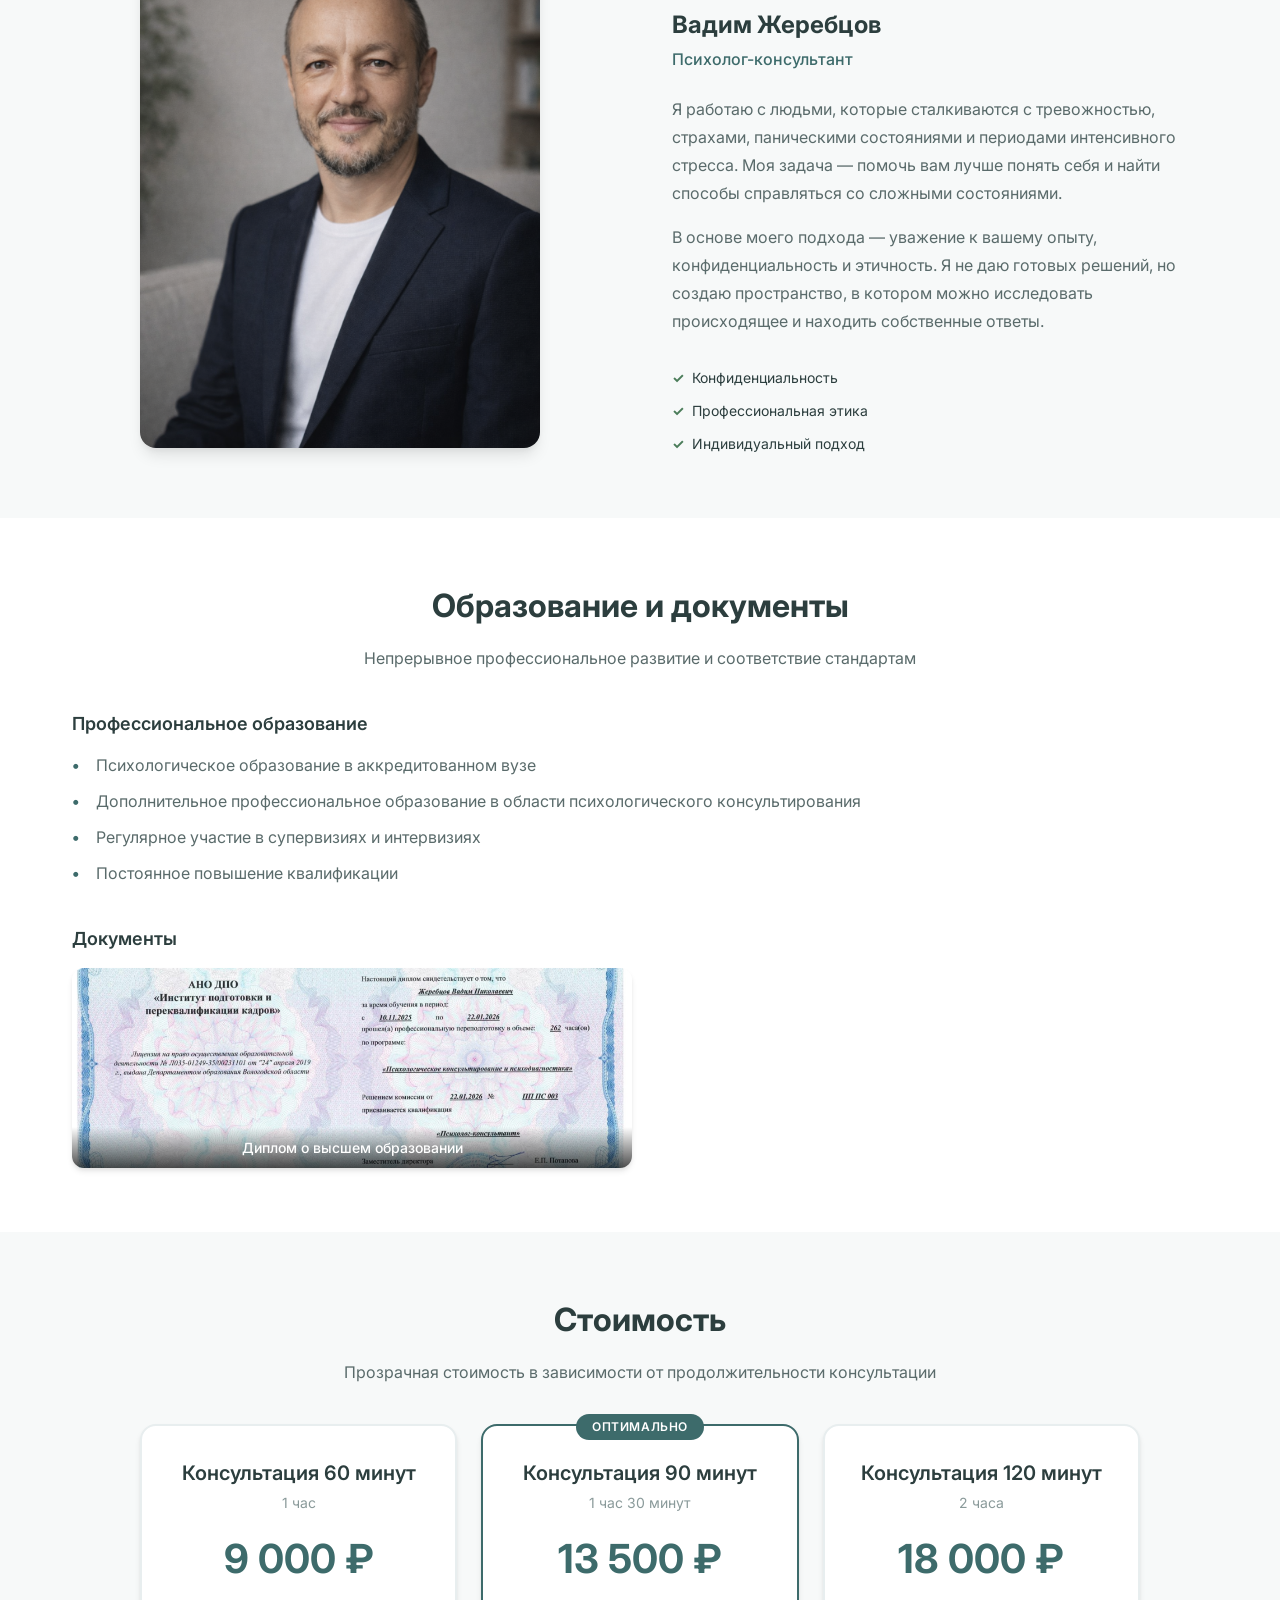
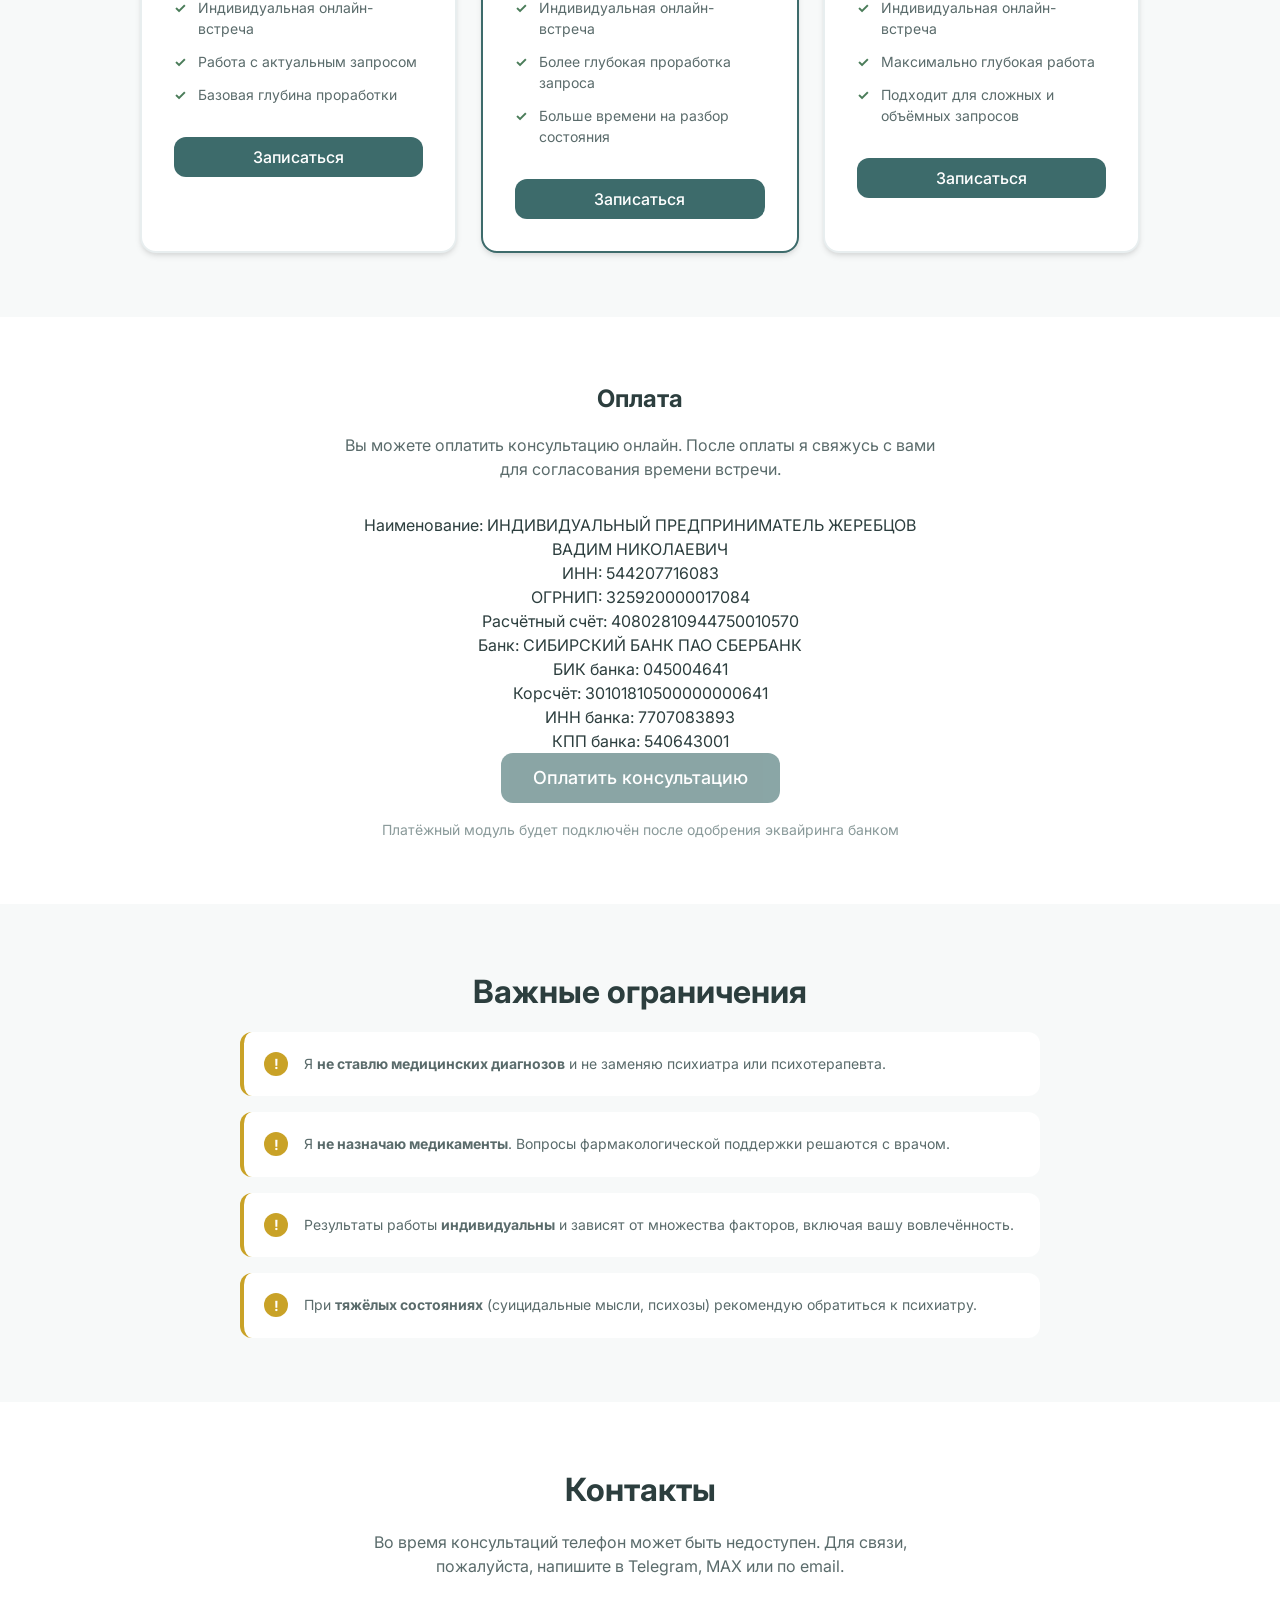
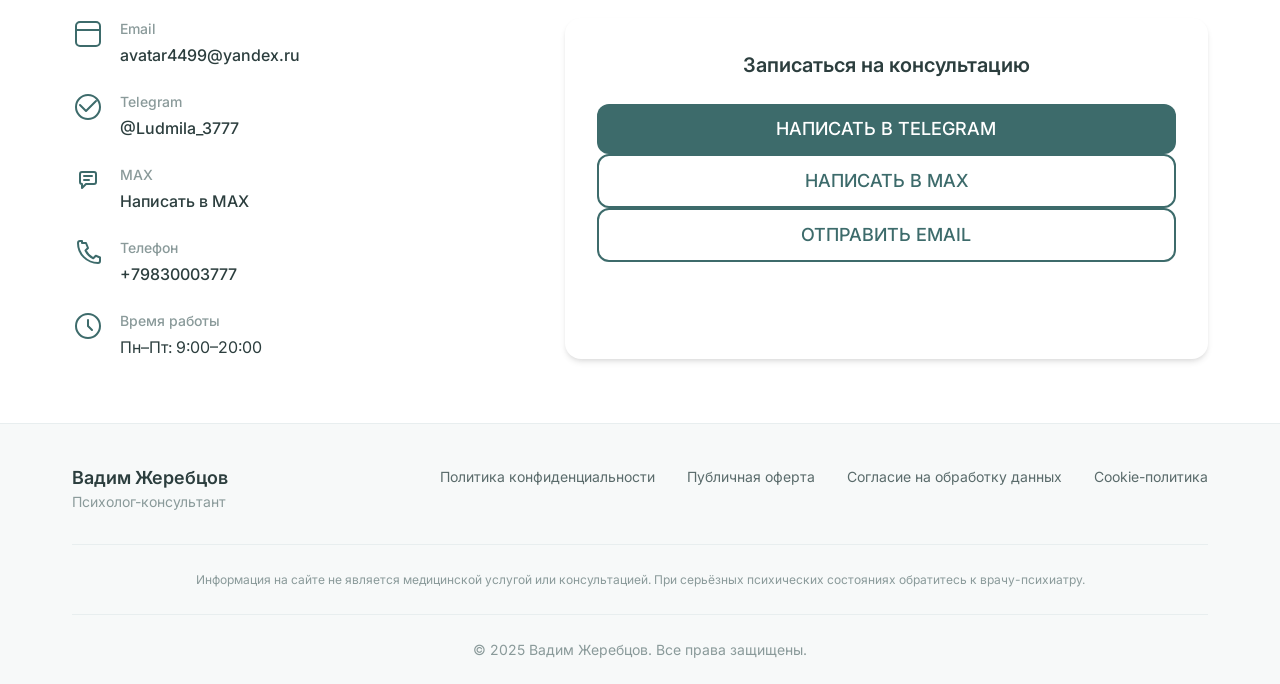
==== commit 2a75f45b: "Clean up index.html and update contact information Removed unnecessary comments and updated text for" ====
--- a/index.html
+++ b/index.html
@@ -7,70 +7,54 @@
     <meta name="keywords" content="психолог, консультация, тревожность, страхи, панические атаки, психологическая помощь, онлайн консультация">
     <meta name="author" content="Вадим Жеребцов">
     <meta name="robots" content="index, follow">
-
-    <!-- Open Graph -->
     <meta property="og:title" content="Психологическое консультирование — Вадим Жеребцов">
     <meta property="og:description" content="Индивидуальное психологическое консультирование. Работа со страхами, тревожностью и внутренними состояниями.">
     <meta property="og:type" content="website">
     <meta property="og:url" content="https://vadimzherebtsov.ru/">
     <meta property="og:image" content="https://vadimzherebtsov.ru/assets/vadim-photo-main.jpg">
     <meta property="og:locale" content="ru_RU">
-
-    <!-- Twitter Card -->
     <meta name="twitter:card" content="summary_large_image">
     <meta name="twitter:title" content="Психологическое консультирование — Вадим Жеребцов">
     <meta name="twitter:description" content="Индивидуальное психологическое консультирование онлайн.">
     <meta name="twitter:image" content="https://vadimzherebtsov.ru/assets/vadim-photo-main.jpg">
-
     <title>Психологическое консультирование — Вадим Жеребцов</title>
-
-    <!-- Favicon -->
     <link rel="icon" type="image/svg+xml" href="assets/favicon.svg">
     <link rel="apple-touch-icon" href="assets/favicon.svg">
-
-    <!-- Google Fonts -->
     <link rel="preconnect" href="https://fonts.googleapis.com">
     <link rel="preconnect" href="https://fonts.gstatic.com" crossorigin>
     <link href="https://fonts.googleapis.com/css2?family=Inter:wght@300;400;500;600;700&display=swap" rel="stylesheet">
-
-    <!-- Styles -->
     <link rel="stylesheet" href="css/styles.css">
-
-    <!-- Schema.org markup -->
     <script type="application/ld+json">
-    {
-      "@context": "https://schema.org",
-      "@type": "ProfessionalService",
-      "name": "Психологическое консультирование — Вадим Жеребцов",
-      "description": "Индивидуальное психологическое консультирование. Работа со страхами, тревожностью, паническими состояниями.",
-      "url": "https://vadimzherebtsov.ru/",
-      "telephone": "+79830003777",
-      "address": {
-        "@type": "PostalAddress",
-        "addressCountry": "RU"
-      },
-      "priceRange": "9000-18000 RUB",
-      "openingHoursSpecification": {
-        "@type": "OpeningHoursSpecification",
-        "dayOfWeek": ["Monday", "Tuesday", "Wednesday", "Thursday", "Friday"],
-        "opens": "09:00",
-        "closes": "20:00"
-      }
-    }
+        {
+            "@context": "https://schema.org",
+            "@type": "ProfessionalService",
+            "name": "Психологическое консультирование — Вадим Жеребцов",
+            "description": "Индивидуальное психологическое консультирование. Работа со страхами, тревожностью, паническими состояниями.",
+            "url": "https://vadimzherebtsov.ru/",
+            "telephone": "+79830003777",
+            "address": {
+                "@type": "PostalAddress",
+                "addressCountry": "RU"
+            },
+            "priceRange": "9000-18000 RUB",
+            "openingHoursSpecification": {
+                "@type": "OpeningHoursSpecification",
+                "dayOfWeek": ["Monday", "Tuesday", "Wednesday", "Thursday", "Friday"],
+                "opens": "09:00",
+                "closes": "20:00"
+            }
+        }
     </script>
 </head>
 <body>
-    <!-- Skip to main content for accessibility -->
     <a href="#main-content" class="skip-link">Перейти к основному содержанию</a>
 
-    <!-- Header -->
     <header class="header" role="banner">
         <div class="container header-container">
             <a href="index.html" class="logo" aria-label="На главную">
                 <span class="logo-text">Вадим Жеребцов</span>
                 <span class="logo-subtitle">психолог-консультант</span>
             </a>
-
             <nav class="nav" role="navigation" aria-label="Основная навигация">
                 <button class="nav-toggle" aria-expanded="false" aria-controls="nav-menu" aria-label="Открыть меню">
                     <span class="nav-toggle-line"></span>
@@ -85,13 +69,11 @@
                     <li role="none"><a href="#contact" class="nav-link" role="menuitem">Контакты</a></li>
                 </ul>
             </nav>
-
             <a href="#contact" class="btn btn-primary header-cta">Записаться</a>
         </div>
     </header>
 
     <main id="main-content">
-        <!-- Hero Section -->
         <section class="hero" aria-labelledby="hero-title">
             <div class="container hero-container">
                 <div class="hero-content">
@@ -115,14 +97,12 @@
             </div>
         </section>
 
-        <!-- Services Section -->
         <section id="services" class="services section" aria-labelledby="services-title">
             <div class="container">
                 <h2 id="services-title" class="section-title">С какими запросами я работаю</h2>
                 <p class="section-subtitle">
                     Психологическое консультирование направлено на поддержку в сложных жизненных ситуациях
                 </p>
-
                 <div class="services-grid">
                     <article class="service-card">
                         <div class="service-icon" aria-hidden="true">
@@ -136,7 +116,6 @@
                             Постоянное беспокойство, навязчивые мысли, ощущение внутреннего напряжения
                         </p>
                     </article>
-
                     <article class="service-card">
                         <div class="service-icon" aria-hidden="true">
                             <svg width="48" height="48" viewBox="0 0 48 48" fill="none" xmlns="http://www.w3.org/2000/svg">
@@ -149,7 +128,6 @@
                             Иррациональные страхи, избегающее поведение, ограничивающее жизнь
                         </p>
                     </article>
-
                     <article class="service-card">
                         <div class="service-icon" aria-hidden="true">
                             <svg width="48" height="48" viewBox="0 0 48 48" fill="none" xmlns="http://www.w3.org/2000/svg">
@@ -162,7 +140,6 @@
                             Приступы паники, физические симптомы, страх повторных эпизодов
                         </p>
                     </article>
-
                     <article class="service-card">
                         <div class="service-icon" aria-hidden="true">
                             <svg width="48" height="48" viewBox="0 0 48 48" fill="none" xmlns="http://www.w3.org/2000/svg">
@@ -174,7 +151,6 @@
                             Эмоциональное истощение, снижение работоспособности, потеря интереса
                         </p>
                     </article>
-
                     <article class="service-card">
                         <div class="service-icon" aria-hidden="true">
                             <svg width="48" height="48" viewBox="0 0 48 48" fill="none" xmlns="http://www.w3.org/2000/svg">
@@ -187,7 +163,6 @@
                             Недоверие к себе, самокритика, сложности в принятии решений
                         </p>
                     </article>
-
                     <article class="service-card">
                         <div class="service-icon" aria-hidden="true">
                             <svg width="48" height="48" viewBox="0 0 48 48" fill="none" xmlns="http://www.w3.org/2000/svg">
@@ -200,7 +175,6 @@
                             Периоды перемен, поиск смысла, определение приоритетов
                         </p>
                     </article>
-
                     <article class="service-card service-card-wide">
                         <div class="service-icon" aria-hidden="true">
                             <svg width="48" height="48" viewBox="0 0 48 48" fill="none" xmlns="http://www.w3.org/2000/svg">
@@ -217,7 +191,6 @@
             </div>
         </section>
 
-        <!-- Format Section -->
         <section id="format" class="format section section-alt" aria-labelledby="format-title">
             <div class="container">
                 <h2 id="format-title" class="section-title">Формат работы</h2>
@@ -235,7 +208,6 @@
                             Видеозвонок из любой точки мира. Удобный формат без траты времени на дорогу.
                         </p>
                     </div>
-
                     <div class="format-item">
                         <div class="format-icon" aria-hidden="true">
                             <svg width="64" height="64" viewBox="0 0 64 64" fill="none" xmlns="http://www.w3.org/2000/svg">
@@ -248,7 +220,6 @@
                             Работа один на один, полная сосредоточенность на вашем запросе и потребностях.
                         </p>
                     </div>
-
                     <div class="format-item">
                         <div class="format-icon" aria-hidden="true">
                             <svg width="64" height="64" viewBox="0 0 64 64" fill="none" xmlns="http://www.w3.org/2000/svg">
@@ -261,7 +232,6 @@
                             Оптимальная длительность для глубокой работы и устойчивого результата.
                         </p>
                     </div>
-
                     <div class="format-item">
                         <div class="format-icon" aria-hidden="true">
                             <svg width="64" height="64" viewBox="0 0 64 64" fill="none" xmlns="http://www.w3.org/2000/svg">
@@ -279,14 +249,12 @@
             </div>
         </section>
 
-        <!-- Methods Section -->
         <section class="methods section" aria-labelledby="methods-title">
             <div class="container">
                 <h2 id="methods-title" class="section-title">Методы работы</h2>
                 <p class="section-subtitle">
                     В работе использую подходы, основанные на современных исследованиях психологии
                 </p>
-
                 <div class="methods-list">
                     <article class="method-item">
                         <div class="method-number" aria-hidden="true">01</div>
@@ -297,7 +265,6 @@
                             </p>
                         </div>
                     </article>
-
                     <article class="method-item">
                         <div class="method-number" aria-hidden="true">02</div>
                         <div class="method-content">
@@ -307,7 +274,6 @@
                             </p>
                         </div>
                     </article>
-
                     <article class="method-item">
                         <div class="method-number" aria-hidden="true">03</div>
                         <div class="method-content">
@@ -317,7 +283,6 @@
                             </p>
                         </div>
                     </article>
-
                     <article class="method-item">
                         <div class="method-number" aria-hidden="true">04</div>
                         <div class="method-content">
@@ -327,7 +292,6 @@
                             </p>
                         </div>
                     </article>
-
                     <article class="method-item">
                         <div class="method-number" aria-hidden="true">05</div>
                         <div class="method-content">
@@ -341,7 +305,6 @@
             </div>
         </section>
 
-        <!-- About Section -->
         <section id="about" class="about section section-alt" aria-labelledby="about-title">
             <div class="container">
                 <div class="about-grid">
@@ -379,7 +342,6 @@
             </div>
         </section>
 
-        <!-- Education Section -->
         <section class="education section" aria-labelledby="education-title">
             <div class="container">
                 <h2 id="education-title" class="section-title">Образование и документы</h2>
@@ -409,7 +371,6 @@
             </div>
         </section>
 
-        <!-- Pricing Section -->
         <section id="pricing" class="pricing section section-alt" aria-labelledby="pricing-title">
             <div class="container">
                 <h2 id="pricing-title" class="section-title">Стоимость</h2>
@@ -428,7 +389,6 @@
                         </ul>
                         <a href="#contact" class="btn btn-primary pricing-btn">Записаться</a>
                     </article>
-
                     <article class="pricing-card pricing-card-featured">
                         <span class="pricing-badge">Оптимально</span>
                         <h3 class="pricing-name">Консультация 90 минут</h3>
@@ -441,7 +401,6 @@
                         </ul>
                         <a href="#contact" class="btn btn-primary pricing-btn">Записаться</a>
                     </article>
-
                     <article class="pricing-card">
                         <h3 class="pricing-name">Консультация 120 минут</h3>
                         <p class="pricing-duration">2 часа</p>
@@ -457,33 +416,34 @@
             </div>
         </section>
 
-        <!-- Payment Section -->
         <section id="pay" class="payment section" aria-labelledby="payment-title">
             <div class="container">
                 <div class="payment-content">
                     <h2 id="payment-title" class="payment-title">Оплата</h2>
                     <p class="payment-text">
-                        Оплатить консультацию можно по реквизитам ниже. После оплаты, пожалуйста, отправьте подтверждение платежа в Telegram, на email или в MAX для согласования времени встречи.
+                        Вы можете оплатить консультацию онлайн. После оплаты я свяжусь с вами для согласования времени встречи.
                     </p>
                     <div class="payment-details">
-                        <p><strong>Получатель:</strong> Индивидуальный предприниматель Жеребцов Вадим Николаевич</p>
-                        <p><strong>ИНН:</strong> 544207716083</p>
-                        <p><strong>ОГРНИП:</strong> 325920000017084</p>
-                        <p><strong>Расчётный счёт:</strong> 40802810944750010570</p>
-                        <p><strong>Банк:</strong> СИБИРСКИЙ БАНК ПАО СБЕРБАНК</p>
-                        <p><strong>БИК банка:</strong> 045004641</p>
-                        <p><strong>Корсчёт:</strong> 30101810500000000641</p>
-                        <p><strong>ИНН банка:</strong> 7707083893</p>
-                        <p><strong>КПП банка:</strong> 540643001</p>
-                    </div>
+                        <p>Наименование: ИНДИВИДУАЛЬНЫЙ ПРЕДПРИНИМАТЕЛЬ ЖЕРЕБЦОВ ВАДИМ НИКОЛАЕВИЧ</p>
+                        <p>ИНН: 544207716083</p>
+                        <p>ОГРНИП: 325920000017084</p>
+                        <p>Расчётный счёт: 40802810944750010570</p>
+                        <p>Банк: СИБИРСКИЙ БАНК ПАО СБЕРБАНК</p>
+                        <p>БИК банка: 045004641</p>
+                        <p>Корсчёт: 30101810500000000641</p>
+                        <p>ИНН банка: 7707083893</p>
+                        <p>КПП банка: 540643001</p>
+                    </div>
+                    <button class="btn btn-primary btn-large payment-btn" disabled>
+                        Оплатить консультацию
+                    </button>
                     <p class="payment-note">
-                        После оплаты сохраните чек и отправьте подтверждение любым удобным способом связи.
+                        Платёжный модуль будет подключён после одобрения эквайринга банком
                     </p>
                 </div>
             </div>
         </section>
 
-        <!-- Limitations Section -->
         <section class="limitations section section-alt" aria-labelledby="limitations-title">
             <div class="container">
                 <h2 id="limitations-title" class="section-title">Важные ограничения</h2>
@@ -508,29 +468,95 @@
             </div>
         </section>
 
-        <!-- Contact Section -->
         <section id="contact" class="contact section" aria-labelledby="contact-title">
             <div class="container">
                 <h2 id="contact-title" class="section-title">Контакты</h2>
                 <p class="section-subtitle">
-                    Во время консультаций телефон может быть недоступен. Для связи, пожалуйста, напишите в TELEGRAM, MAX или EMAIL.
+                    Во время консультаций телефон может быть недоступен. Для связи, пожалуйста, напишите в Telegram, MAX или по email.
                 </p>
                 <div class="contact-grid">
+                    <div class="contact-info">
+                        <div class="contact-item">
+                            <div class="contact-icon" aria-hidden="true">
+                                <svg width="32" height="32" viewBox="0 0 32 32" fill="none" xmlns="http://www.w3.org/2000/svg">
+                                    <path d="M28 12V24C28 26.209 26.209 28 24 28H8C5.791 28 4 26.209 4 24V12" stroke="currentColor" stroke-width="2"/>
+                                    <path d="M28 8C28 5.791 26.209 4 24 4H8C5.791 4 4 5.791 4 8V12H28V8Z" stroke="currentColor" stroke-width="2"/>
+                                </svg>
+                            </div>
+                            <div class="contact-details">
+                                <h3 class="contact-label">Email</h3>
+                                <a href="mailto:avatar4499@yandex.ru" class="contact-link">avatar4499@yandex.ru</a>
+                            </div>
+                        </div>
+                        <div class="contact-item">
+                            <div class="contact-icon" aria-hidden="true">
+                                <svg width="32" height="32" viewBox="0 0 32 32" fill="none" xmlns="http://www.w3.org/2000/svg">
+                                    <path d="M24 10L14 20L8 14" stroke="currentColor" stroke-width="2" stroke-linecap="round" stroke-linejoin="round"/>
+                                    <circle cx="16" cy="16" r="12" stroke="currentColor" stroke-width="2"/>
+                                </svg>
+                            </div>
+                            <div class="contact-details">
+                                <h3 class="contact-label">Telegram</h3>
+                                <a href="https://t.me/Ludmila_3777" class="contact-link" target="_blank" rel="noopener noreferrer">@Ludmila_3777</a>
+                            </div>
+                        </div>
+                        <div class="contact-item">
+                            <div class="contact-icon" aria-hidden="true">
+                                <svg width="32" height="32" viewBox="0 0 32 32" fill="none" xmlns="http://www.w3.org/2000/svg">
+                                    <path d="M8 10C8 8.895 8.895 8 10 8H22C23.105 8 24 8.895 24 10V18C24 19.105 23.105 20 22 20H14L10 24V20C8.895 20 8 19.105 8 18V10Z" stroke="currentColor" stroke-width="2" stroke-linejoin="round"/>
+                                    <path d="M12 12H20" stroke="currentColor" stroke-width="2" stroke-linecap="round"/>
+                                    <path d="M12 16H17" stroke="currentColor" stroke-width="2" stroke-linecap="round"/>
+                                </svg>
+                            </div>
+                            <div class="contact-details">
+                                <h3 class="contact-label">MAX</h3>
+                                <a href="https://max.ru/u/f9LHodD0cOIIoQlZONSfzugxdmUA5NDmPHk0vUBV46VGsNcCJx2nU3Y0USg" class="contact-link" target="_blank" rel="noopener noreferrer">Написать в MAX</a>
+                            </div>
+                        </div>
+                        <div class="contact-item">
+                            <div class="contact-icon" aria-hidden="true">
+                                <svg width="32" height="32" viewBox="0 0 32 32" fill="none" xmlns="http://www.w3.org/2000/svg">
+                                    <path d="M10 6H14L16 11L13.5 13.5C15.2 16.9 17.9 19.6 21.3 21.3L23.8 18.8L28 20.5V24C28 25.1 27.1 26 26 26C14.954 26 6 17.046 6 6C6 4.9 6.9 4 8 4H10V6Z" stroke="currentColor" stroke-width="2" stroke-linejoin="round"/>
+                                </svg>
+                            </div>
+                            <div class="contact-details">
+                                <h3 class="contact-label">Телефон</h3>
+                                <a href="tel:+79830003777" class="contact-link">+79830003777</a>
+                            </div>
+                        </div>
+                        <div class="contact-item">
+                            <div class="contact-icon" aria-hidden="true">
+                                <svg width="32" height="32" viewBox="0 0 32 32" fill="none" xmlns="http://www.w3.org/2000/svg">
+                                    <circle cx="16" cy="16" r="12" stroke="currentColor" stroke-width="2"/>
+                                    <path d="M16 10V16L20 20" stroke="currentColor" stroke-width="2" stroke-linecap="round"/>
+                                </svg>
+                            </div>
+                            <div class="contact-details">
+                                <h3 class="contact-label">Время работы</h3>
+                                <p class="contact-text">Пн–Пт: 9:00–20:00</p>
+                            </div>
+                        </div>
+                    </div>
                     <div class="contact-form-wrapper">
                         <h3 class="form-title">Записаться на консультацию</h3>
                         <div class="form-group">
+                            <p class="contact-text">
+                                
+                            </p>
+                        </div>
+                        <div class="form-group">
                             <a href="https://t.me/Ludmila_3777" class="btn btn-primary btn-large" target="_blank" rel="noopener noreferrer">
-                                TELEGRAM
+                                НАПИСАТЬ В TELEGRAM
                             </a>
                         </div>
                         <div class="form-group">
                             <a href="https://max.ru/u/f9LHodD0cOIIoQlZONSfzugxdmUA5NDmPHk0vUBV46VGsNcCJx2nU3Y0USg" class="btn btn-secondary btn-large" target="_blank" rel="noopener noreferrer">
-                                MAX
+                                НАПИСАТЬ В MAX
                             </a>
                         </div>
                         <div class="form-group">
                             <a href="mailto:avatar4499@yandex.ru" class="btn btn-secondary btn-large">
-                                EMAIL
+                                ОТПРАВИТЬ EMAIL
                             </a>
                         </div>
                     </div>
@@ -539,7 +565,6 @@
         </section>
     </main>
 
-    <!-- Footer -->
     <footer class="footer" role="contentinfo">
         <div class="container">
             <div class="footer-grid">
@@ -567,7 +592,6 @@
         </div>
     </footer>
 
-    <!-- Lightbox Modal for Diplomas -->
     <div class="lightbox" id="lightbox" role="dialog" aria-modal="true" aria-label="Просмотр документа" hidden>
         <button class="lightbox-close" aria-label="Закрыть">&times;</button>
         <button class="lightbox-nav lightbox-prev" aria-label="Предыдущее изображение">&#8249;</button>
@@ -575,7 +599,6 @@
         <button class="lightbox-nav lightbox-next" aria-label="Следующее изображение">&#8250;</button>
     </div>
 
-    <!-- Scripts -->
     <script src="js/main.js"></script>
 </body>
 </html>
